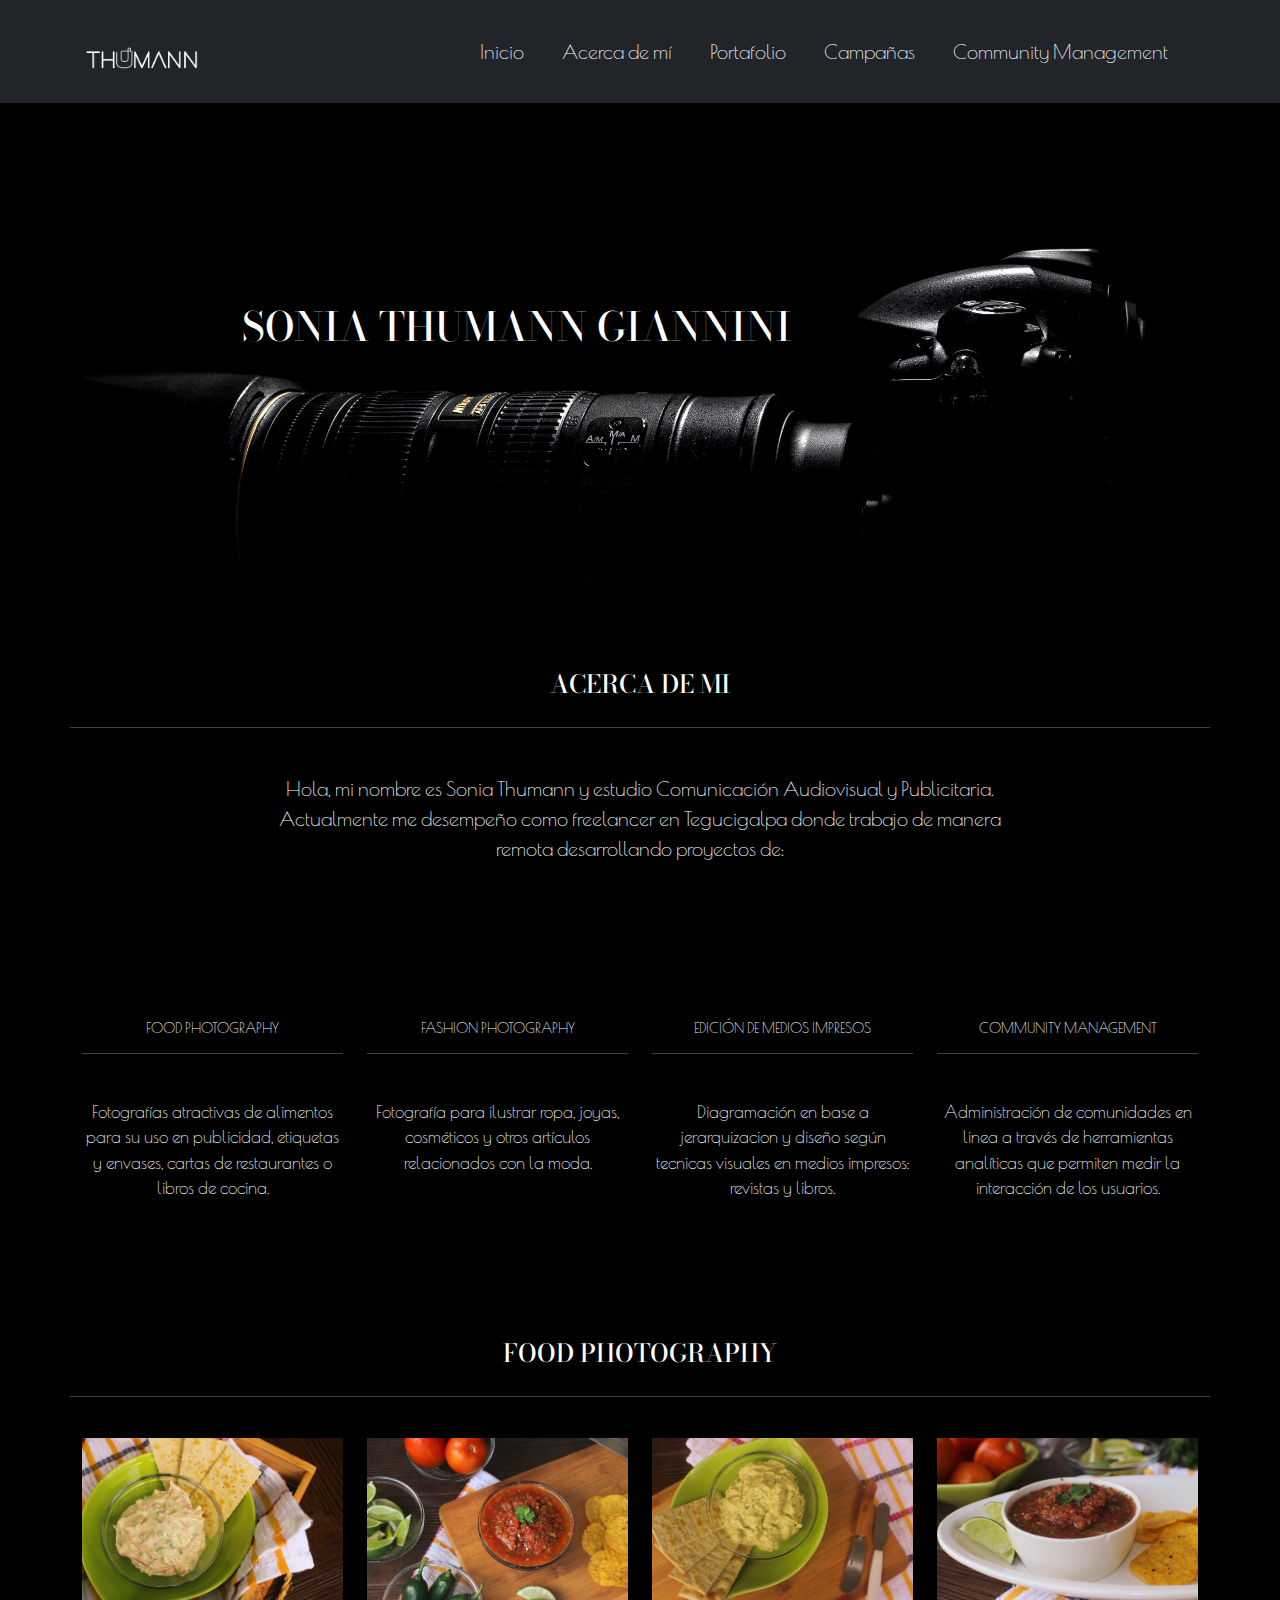
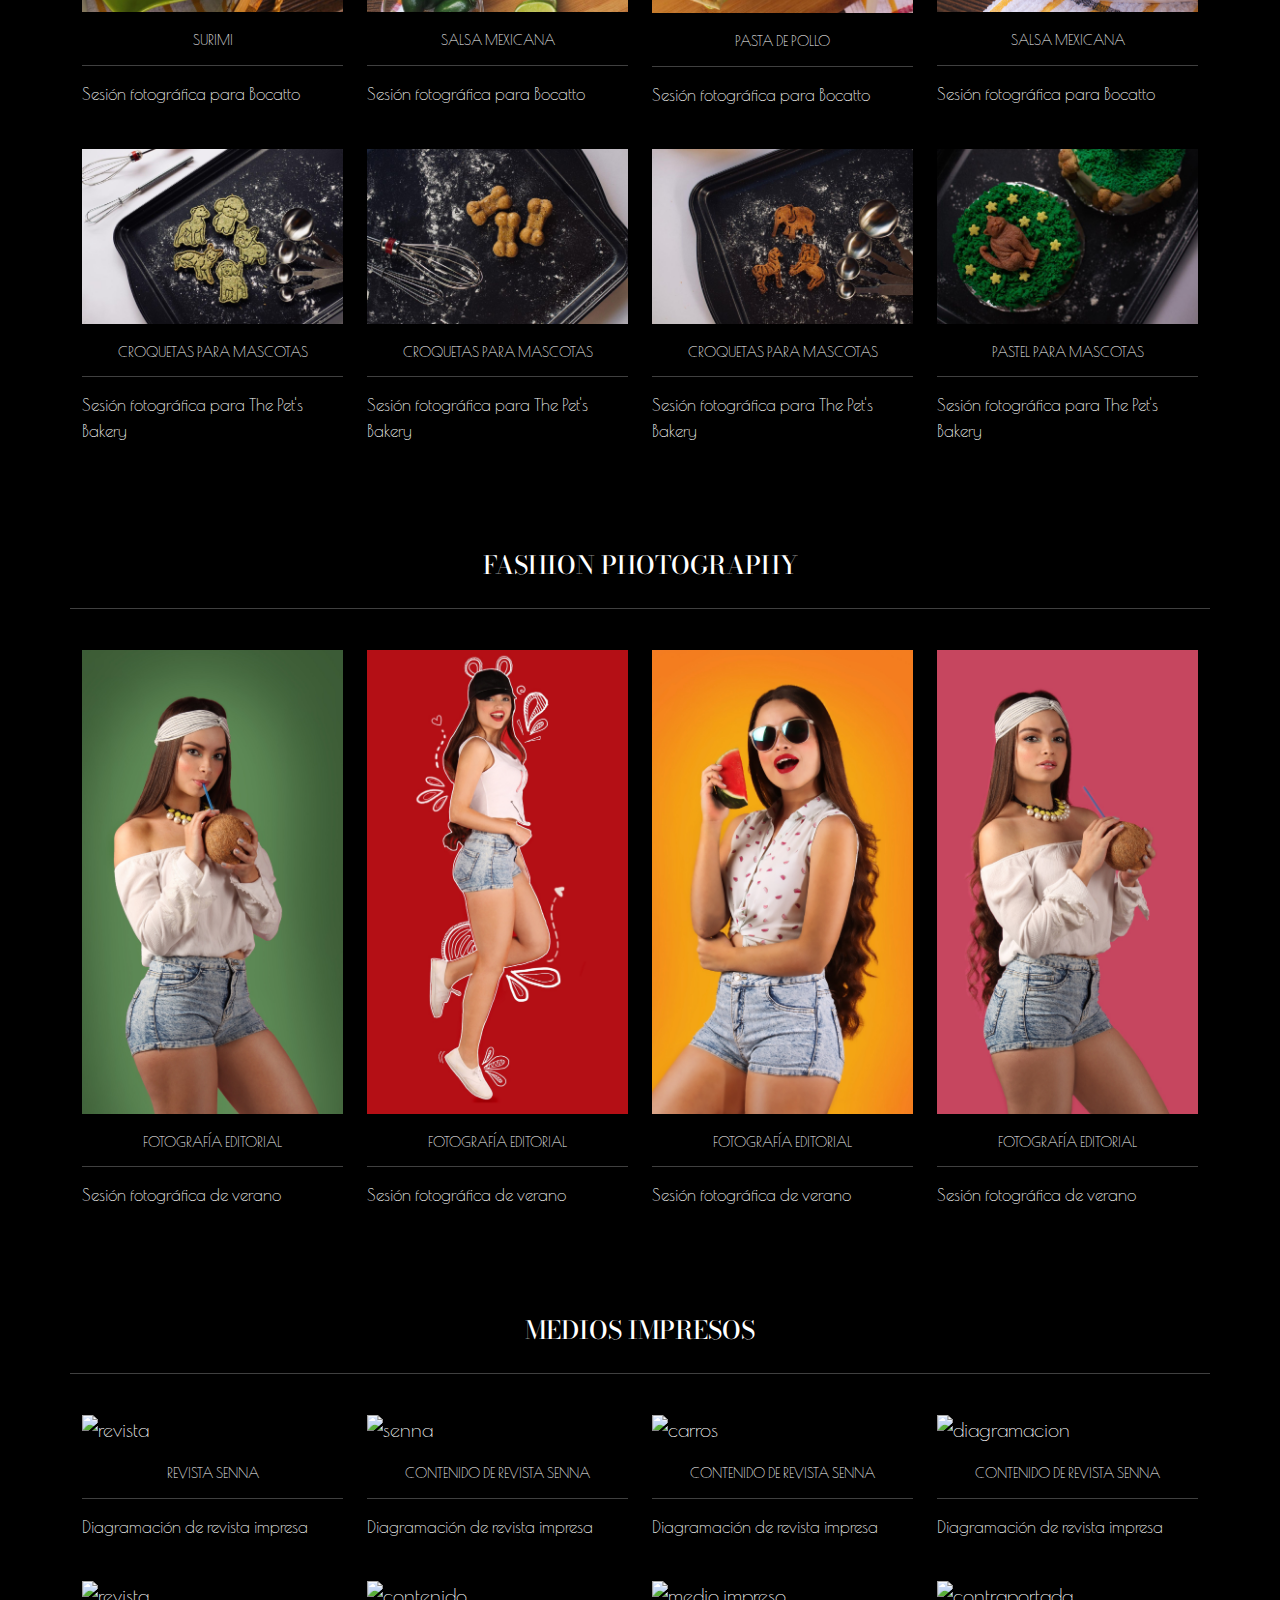
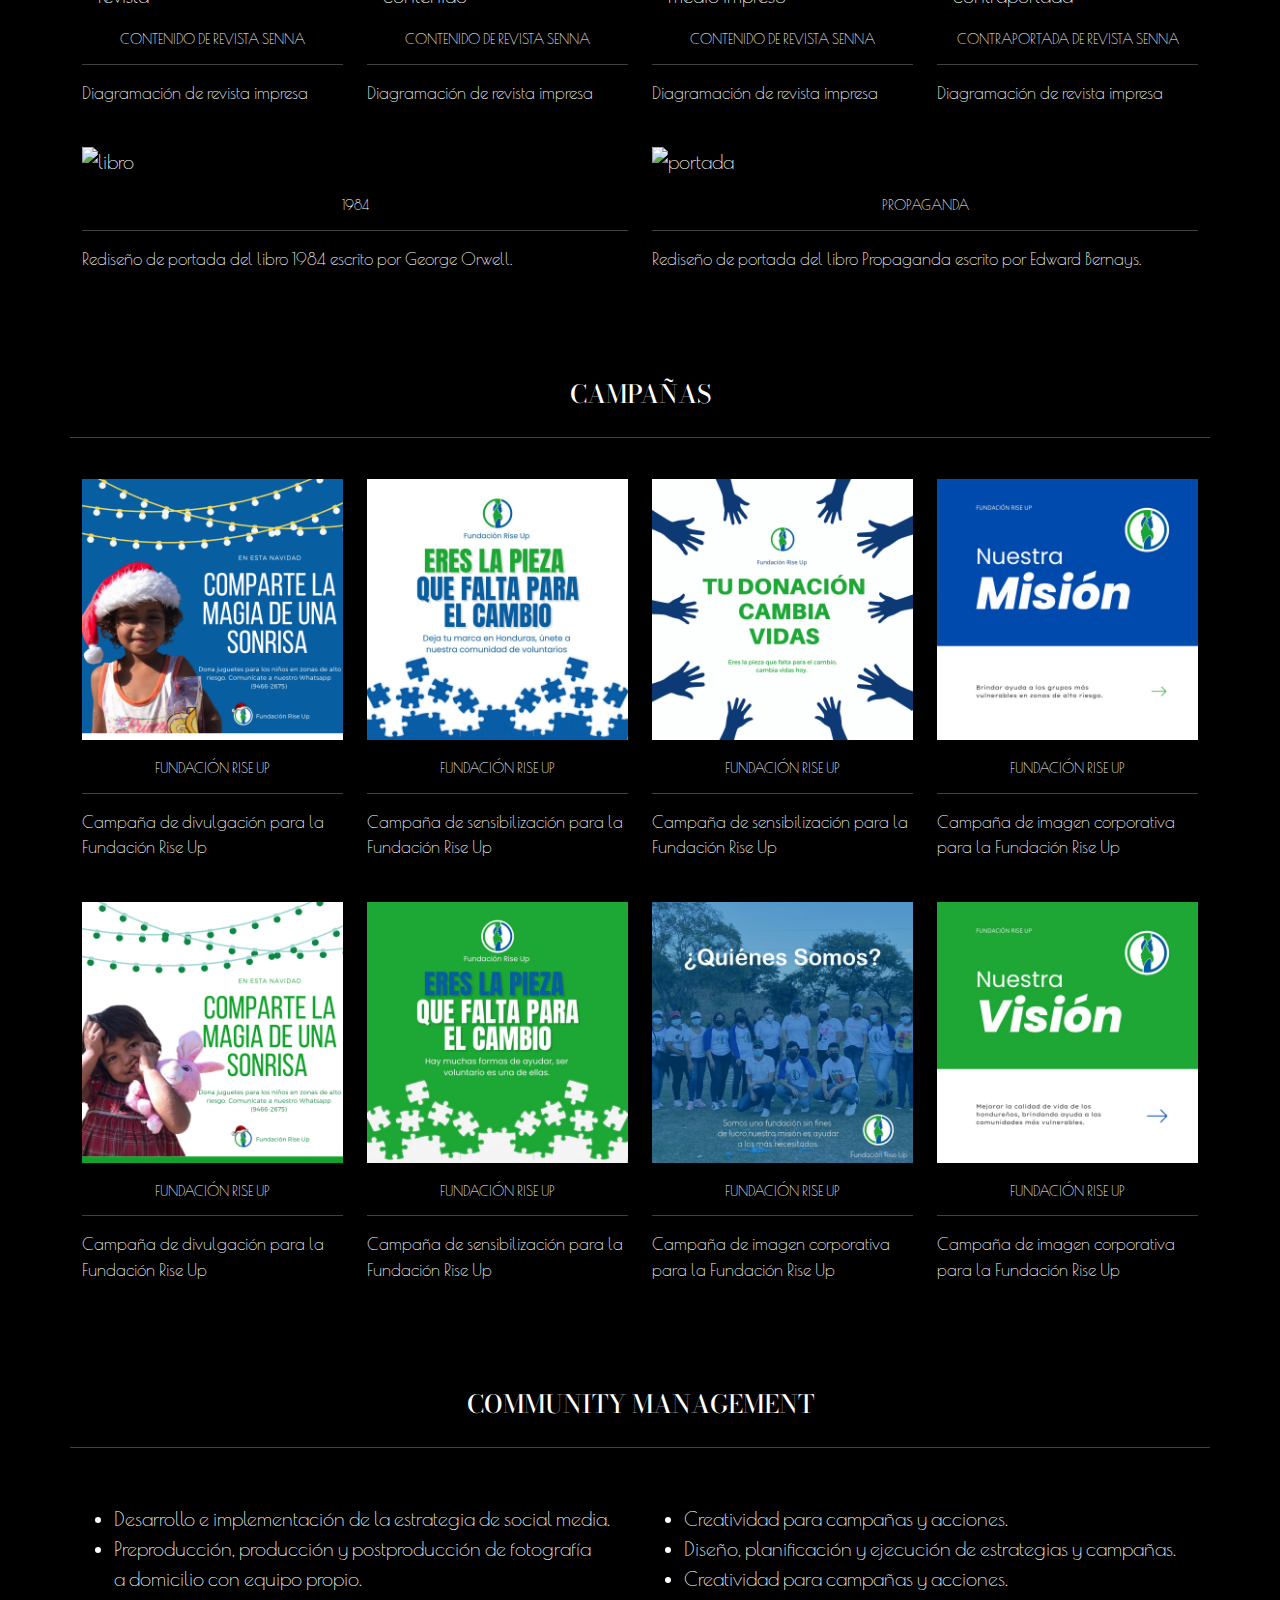
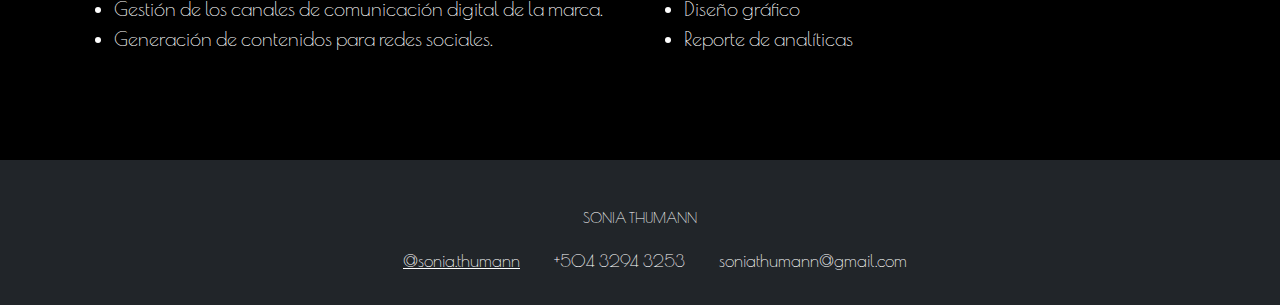
==== index.html @ 3dabfbee "updateeee one page nav" ====
<!doctype html>
<html>
<head>
<meta charset="UTF-8">
<title>Sonia Thumann Giannini</title>
	<link href="css/bootstrap.min.css" rel="stylesheet">
	<link href="css/bootstrap-custom.css" rel="stylesheet">
	<link href="https://maxst.icons8.com/vue-static/landings/line-awesome/line-awhesome/1.3.0/css/line-awesome.min.css" rel="stylesheet">
	<link rel="stylesheet" href="https://maxst.icons8.com/vue-static/landings/line-awesome/line-awesome/1.3.0/css/line-awesome.min.css">
	<link href="css/style.css" rel="stylesheet">
	<link rel="preconnect" href="https://fonts.googleapis.com"> 
	<link rel="preconnect" href="https://fonts.gstatic.com" crossorigin> 
	<link href="https://fonts.googleapis.com/css2?family=Bodoni+Moda:opsz,wght@6..96,400;6..96,500;6..96,700&family=Poiret+One&display=swap" rel="stylesheet">
	<link rel="stylesheet">
	
	<meta name="Description" content="Portafolio, Portafolio creativo, Portafolio de proyectos, Portafolio de fotografía, Portafolio de medios impresos, Portafolio Sonia Thumann, Sonia Thumann">
	<meta name="Keywords" content="Portafolio, Creatividad, fotografía, modelo, libro, revista, diseño de revsta, diseño de libro, Sonia Thumann, Proyectos, alimentos, food styling">
</head>
    
<body data-spy="scroll" data-target=".navbar">
	<header>
		      <div class="container">

            <nav class="navbar navbar-expand-lg navbar navbar-dark bg-dark">
                <a class="navbar-brand" href="index.html">
                    <img src="img/Thumann-04.png" alt="Thumann Logo" class="img-fluid">
                </a>

                <button class="navbar-toggler" type="button" data-bs-toggle="collapse" data-bs-target="#navbar" aria-controls="navbar" aria-expanded="false" aria-label="Toggle navigation">
                    <i class="las la-bars"></i>
                </button>

              <div class="collapse navbar-collapse" id="navbar">
                <ul class="navbar-nav ms-auto">
                  <li class="nav-item active">
                    <a class="nav-link" href="index.html">Inicio</a>
                  </li>
                  <li class="nav-item">
                    <a class="nav-link" href="#acerca">Acerca de mí</a>
                  </li>
                  <li class="nav-item">
                    <a class="nav-link" href="#food">Portafolio</a>
                  </li>
					<li class="nav-item">
                    <a class="nav-link" href="#campaigns">Campañas</a>
                  </li>
					<li class="nav-item">
                    <a class="nav-link" href="#community">Community Management</a>
                  </li>
                </ul>
              </div>

            </nav>
        </div>
	</header>
	
	<section id="hero">
		
		<div class="container">
		<div class="row">
			<article class="col-lg-12 col-sm-12 col-12"> 
				
				<h1>Sonia thumann giannini</h1>
				
			</article>
		
		</div>
		</div>
	</section>

	<section id="acerca">
		
			<div class="container">
			<div class="row">
				<h2>Acerca de mi</h2><hr>
				<article class="col-lg-2 col-sm-3 col-12"></article>
				<article class="col-lg-8 col-sm-6 col-12">
					<p>Hola, mi nombre es Sonia Thumann y estudio Comunicación Audiovisual y Publicitaria. Actualmente me desempeño como freelancer en Tegucigalpa donde trabajo de manera remota desarrollando proyectos de:</p>
				</article>
					<article class="col-lg-2 col-sm-3 col-12"></article>
				
				<article class="col-lg-3 col-sm-6 col-12">
					<i class="las la-utensils"></i>
					<h4>Food Photography</h4><hr>
					<p class="font">Fotografías atractivas de alimentos para su uso en publicidad, etiquetas y envases, cartas de restaurantes o libros de cocina.</p>
				</article>
				
				<article class="col-lg-3 col-sm-6 col-12">
					<i class="las la-camera"></i>
					<h4>Fashion Photography</h4><hr>
					<p class="font">Fotografía para ilustrar ropa, joyas, cosméticos y otros artículos relacionados con la moda.</p>
				</article>
				
				<article class="col-lg-3 col-sm-6 col-12">
					<i class="las la-laptop"></i>
					<h4>Edición de medios impresos</h4><hr>
					<p class="font">Diagramación en base a jerarquizacion y diseño según tecnicas visuales en medios impresos: revistas y libros.</p>
				</article>
				
				<article class="col-lg-3 col-sm-6 col-12">
					<i class="las la-pen-nib"></i>
					<h4>Community management</h4><hr>
					<p class="font">Administración de comunidades en linea a través de herramientas analíticas que permiten medir la interacción de los usuarios.</p>
				</article>
			
			</div>
		</div>
	</section>
	
	<section id="food">
		
		<div class="container">
		<div class="row">
				<h2>Food Photography</h2><hr>
			
				<article class="col-lg-3 col-sm-6 col-12">
					<img src="img/291055631_750199539355646_986879830471386159_n.jpg" alt="surimi" class="img-fluid">
					<h4>Surimi</h4><hr>
					<p class="font">Sesión fotográfica para Bocatto</p>
				</article>
				
				<article class="col-lg-3 col-sm-6 col-12">
					<img src="img/290633663_793367298323833_6289618302864519292_n.jpg" alt="salsa mexicana" class="img-fluid">
					<h4>Salsa Mexicana</h4><hr>
					<p class="font">Sesión fotográfica para Bocatto</p>
				</article>
				
				<article class="col-lg-3 col-sm-6 col-12">
					<img src="img/290814153_493869435841380_1394831976815235335_n.jpg" alt="pasta de pollo" class="img-fluid">
					<h4>Pasta de Pollo</h4><hr>
					<p class="font">Sesión fotográfica para Bocatto</p>
				</article>
				
				<article class="col-lg-3 col-sm-6 col-12">
					<img src="img/IMG_9761.jpg" alt="salsa mexicana" class="img-fluid">
					<h4>Salsa Mexicana</h4><hr>
					<p class="font">Sesión fotográfica para Bocatto</p>
				</article>
			
				<article class="col-lg-3 col-sm-6 col-12">
					<img src="img/291173130_3186822728265047_728021725537095543_n.jpg" alt="treats" class="img-fluid">
					<h4>Croquetas para mascotas</h4><hr>
					<p class="font">Sesión fotográfica para The Pet's Bakery</p>
				</article>
				
				<article class="col-lg-3 col-sm-6 col-12">
					<img src="img/291054876_162294836294635_2420457318476539992_n.jpg" alt="pastel para mascotas" class="img-fluid">
					<h4>Croquetas para mascotas</h4><hr>
					<p class="font">Sesión fotográfica para The Pet's Bakery</p>
				</article>
				
				<article class="col-lg-3 col-sm-6 col-12">
					<img src="img/290905707_1087232768877906_4813948164050512831_n.jpg" alt="treats" class="img-fluid">
					<h4>Croquetas para mascotas</h4><hr>
					<p class="font">Sesión fotográfica para The Pet's Bakery</p>
				</article>
				
				<article class="col-lg-3 col-sm-6 col-12">
					<img src="img/290531587_589252236123718_2132679678238601428_n.jpg" alt="treats" class="img-fluid">
					<h4>Pastel para mascotas</h4><hr>
					<p class="font">Sesión fotográfica para The Pet's Bakery</p>
				</article>
		</div>
		</div>
	</section>
	
	<section id="fashion">
		
		<div class="container">
		<div class="row">
				<h2>Fashion Photography</h2><hr>
			
				<article class="col-lg-3 col-sm-6 col-12">
					<img src="img/C8BB4561-0E57-4892-AC52-52F2B621917F.JPG" alt="model" class="img-fluid">
					<h4>Fotografía Editorial</h4><hr>
					<p class="font">Sesión fotográfica de verano</p>
				</article>
				
				<article class="col-lg-3 col-sm-6 col-12">
					<img src="img/228BEB7A-D7BF-465C-B76E-FCDE252BD290.JPG" alt="model" class="img-fluid">
					<h4>Fotografía Editorial</h4><hr>
					<p class="font">Sesión fotográfica de verano</p>
				</article>
		
				<article class="col-lg-3 col-sm-6 col-12">
					<img src="img/AEB3F075-4DB0-4F2C-969A-37342CC5E1CA.JPG" alt="model" class="img-fluid">
					<h4>Fotografía Editorial</h4><hr>
					<p class="font">Sesión fotográfica de verano</p>
				</article>
				
				<article class="col-lg-3 col-sm-6 col-12">
					<img src="img/5A4548EB-3C43-40FE-8172-502ADB04E814.JPG" alt="model" class="img-fluid">
					<h4>Fotografía Editorial</h4><hr>
					<p class="font">Sesión fotográfica de verano</p>
				</article>
				
			
		</div>
		</div>
	</section>
	
	<section id="impresos">
		
		<div class="container">
		<div class="row">
				<h2>Medios Impresos</h2><hr>
			
				<article class="col-lg-3 col-sm-6 col-12">
					<img src="img/3.png" alt="revista" class="img-fluid">
					<h4>Revista Senna</h4><hr>
					<p class="font">Diagramación de revista impresa</p>
				</article>
				
				<article class="col-lg-3 col-sm-6 col-12">
					<img src="img/5.png" alt="senna" class="img-fluid">
					<h4>Contenido de Revista Senna</h4><hr>
					<p class="font">Diagramación de revista impresa</p>
				</article>
				
				<article class="col-lg-3 col-sm-6 col-12">
					<img src="img/6.png" alt="carros" class="img-fluid">
					<h4>Contenido de Revista Senna</h4><hr>
					<p class="font">Diagramación de revista impresa</p>
				</article>
				
				<article class="col-lg-3 col-sm-6 col-12">
					<img src="img/7.png" alt="diagramacion" class="img-fluid">
					<h4>Contenido de Revista Senna</h4><hr>
					<p class="font">Diagramación de revista impresa</p>
				</article>
				
				<article class="col-lg-3 col-sm-6 col-12">
					<img src="img/8.png" alt="revista" class="img-fluid">
					<h4>Contenido de Revista Senna</h4><hr>
					<p class="font">Diagramación de revista impresa</p>
				</article>
				
				<article class="col-lg-3 col-sm-6 col-12">
					<img src="img/9.png" alt="contenido" class="img-fluid">
					<h4>Contenido de Revista Senna</h4><hr>
					<p class="font">Diagramación de revista impresa</p>
				</article>
				
				<article class="col-lg-3 col-sm-6 col-12">
					<img src="img/10.png" alt="medio impreso" class="img-fluid">
					<h4>Contenido de Revista Senna</h4><hr>
					<p class="font">Diagramación de revista impresa</p>
				</article>
				
				<article class="col-lg-3 col-sm-6 col-12">
					<img src="img/11.png" alt="contraportada" class="img-fluid">
					<h4>Contraportada de Revista Senna</h4><hr>
					<p class="font">Diagramación de revista impresa</p>
				</article>
				
				<article class="col-lg-6 col-sm-6 col-12">
					<img src="img/1984.jpg" alt="libro" class="img-fluid">
					<h4>1984</h4><hr>
					<p class="font">Rediseño de portada del libro 1984 escrito por George Orwell.</p>
				</article>
				
				<article class="col-lg-6 col-sm-6 col-12">
					<img src="img/Propaganda Mockup.jpg" alt="portada" class="img-fluid">
					<h4>Propaganda</h4><hr>
					<p class="font">Rediseño de portada del libro Propaganda escrito por Edward Bernays.</p>
				</article>
		</div>
		</div>
	</section>
	<section id="campaigns">
		
		<div class="container">
		<div class="row">
				<h2>Campañas</h2><hr>
			
				<article class="col-lg-3 col-sm-6 col-12">
					<img src="img/1 2.png" alt="Rise up" class="img-fluid">
					<h4>Fundación Rise up</h4><hr>
					<p class="font">Campaña de divulgación para la Fundación Rise Up</p>
				</article>
				
				<article class="col-lg-3 col-sm-6 col-12">
					<img src="img/14.png" alt="salsa mexicana" class="img-fluid">
					<h4>Fundación Rise up</h4><hr>
					<p class="font">Campaña de sensibilización para la Fundación Rise Up</p>
				</article>
				
				<article class="col-lg-3 col-sm-6 col-12">
					<img src="img/12.png" alt="pasta de pollo" class="img-fluid">
					<h4>Fundación Rise up</h4><hr>
					<p class="font">Campaña de sensibilización para la Fundación Rise Up</p>
				</article>
				
				<article class="col-lg-3 col-sm-6 col-12">
					<img src="img/20.png" alt="salsa mexicana" class="img-fluid">
					<h4>Fundación Rise up</h4><hr>
					<p class="font">Campaña de imagen corporativa para la Fundación Rise Up</p>
				</article>
			
					<article class="col-lg-3 col-sm-6 col-12">
					<img src="img/2 2.png" alt="Rise up" class="img-fluid">
					<h4>Fundación Rise up</h4><hr>
					<p class="font">Campaña de divulgación para la Fundación Rise Up</p>
				</article>
				
				<article class="col-lg-3 col-sm-6 col-12">
					<img src="img/15.png" alt="salsa mexicana" class="img-fluid">
					<h4>Fundación Rise up</h4><hr>
					<p class="font">Campaña de sensibilización para la Fundación Rise Up</p>
				</article>
				
				<article class="col-lg-3 col-sm-6 col-12">
					<img src="img/17.png" alt="pasta de pollo" class="img-fluid">
					<h4>Fundación Rise up</h4><hr>
					<p class="font">Campaña de imagen corporativa para la Fundación Rise Up</p>
				</article>
				
				<article class="col-lg-3 col-sm-6 col-12">
					<img src="img/19.png" alt="salsa mexicana" class="img-fluid">
					<h4>Fundación Rise up</h4><hr>
					<p class="font">Campaña de imagen corporativa para la Fundación Rise Up</p>
				</article>
			
			
		</div>
		</div>
	</section>
	
	<section id="community">
		<div class="container">
		<div class="row">
		<h2>Community Management</h2><hr>
			
			
			<article class="col-lg-6 col-sm-6 col-12">
				<ul>
					<li>Desarrollo e implementación de la estrategia de social media.</li>
					<li>Preproducción, producción y postproducción  de fotografía <br>a domicilio con equipo propio.</li>
					<li>Gestión de los canales de comunicación digital de la marca.</li>
					<li>Generación de contenidos para redes sociales.</li>
					
					
				</ul>
			</article>
			
			<article class="col-lg-6 col-sm-6 col-12">
				<ul>
					<li>Creatividad para campañas y acciones.</li>
					<li>Diseño, planificación y ejecución de estrategias y campañas.</li>
					<li>Creatividad para campañas y acciones.</li>
					<li>Diseño gráfico </li>
					<li>Reporte de analíticas</li>
				</ul>
			</article>
			
		</div>
		</div>
	</section>
	
	
<footer>
		  
	<div class="container">
		<div class="row">
			<h4>Sonia Thumann</h4>
		
				<article  class="col-lg-12 col-sm-6 col-12">
				
						<i class="lab la-instagram"></i><a href="https://www.instagram.com/sonia.thumann/" target="_blank">@sonia.thumann</a>
						<i class="las la-phone"></i>+504 3294 3253
						<i class="las la-envelope"></i>soniathumann@gmail.com
			
				</article>
			
		
			
	</div>  
	</div>
	</footer>
	
	
	<script src="js/jquery.min.js"></script>
	<script src="js/bootstrap.min.js"></script>
	<script src="js/owl.carousel.min.js"></script>
	<script src="js/jquery.easing.min.js"></script>
	<script src="js/jquery.nav.js"></script>
	
		<script>
	$(function() {

		
		$('#navbarNav').onePageNav({
			currentClass: 'active',
			scrollSpeed: 1000,
			easing: 'swing'
		});
		
		$(window).on('scroll', function () {
			if ($(window).scrollTop() > 48) {
				$('header').addClass('sticky');
			} else {
				$('header').removeClass('sticky');
			}
        });

	});
</script>
</body>
</html>
---- css/style.css ----
@import url('https://fonts.googleapis.com/css2?family=Bodoni+Moda:opsz,wght@6..96,400;6..96,500;6..96,700&family=Poiret+One&display=swap');

body{
	font-family: 'Poiret One', cursive;
	color: #fff;
	background-color: #000;
	font-size: 20px;
}
.sticky{
	
	width: 100%;
	background-color: #212529;
}
header{
	background-color: #212529;
	position: relative;
	width: 100%;
	padding: 5px 0;
	font-family: 'Bodoni Moda', serif;
}
header img{
	width: 120px;
	padding-bottom: 10px;
}
#hero {
	background-image: url("../img/pexels-derice-jason-fahnkow-1595239.jpg");
	background-size:cover;
	background-position: center;
	padding-bottom: 200px;
	padding-top: 200px;
}
#hero h1{
	font-family: 'Bodoni Moda', serif;
	color: #fff;
	text-transform: uppercase;
	padding-bottom: 30px;
	padding-left: 160px;
}
#acerca {
	text-align: center;
	margin-top: 80px;
	margin-bottom: 90px;
}
#acerca p{
	padding-top: 30px;
	padding-bottom: 30px;
}
h2{
	font-family: 'Bodoni Moda', serif;
	text-transform: uppercase;
	text-align: center;
	font-size: 25px;
	color: #fff;
	padding-bottom: 20px;
}
#acerca .las{
	font-size: 60px;
	padding-bottom: 20px;
}

#acerca h4{
	font-size: 14px;
	font-weight: 400;
	text-transform: uppercase;
}
h4{
	font-size: 14px;
	font-weight: 400;
	text-transform: uppercase;
	padding-top: 20px;
	text-align: center;
}
#food{
	margin-bottom: 90px;
}
img{
	padding-top: 25px;
}
.font{
	font-size: 17px;
}

#fashion, #impresos, #campaigns, #community{
	margin-bottom: 90px;
}
#community ul{
	padding-top: 40px;
}

.btn-gris{
	color: #fff;
	background-color: #212529;
}

footer{
	background-color: #212529;
	color: #fff;
	padding-bottom: 30px;
	padding-top: 30px;
	text-align: center;
	display: block;
	font-size: 17px;
}

.lab, .las{
	font-size: 20px;
	padding-right: 10px;
	padding-left: 20px;
}

footer a{
	color:#fff;
}
footer a:hover {
	color:#41F2FC;
}
footer h4{
	padding-bottom: 10px;
	
}

/*Media Querie Computadora (lg) */
@media all and (min-width:1280px){

	}
	

/*Media Querie Tableta (sm) */
@media all and (min-width:768px) and (max-width:1199px){



}
	
/*Media Querie Celular */
@media all and (max-width:767px){
	
}
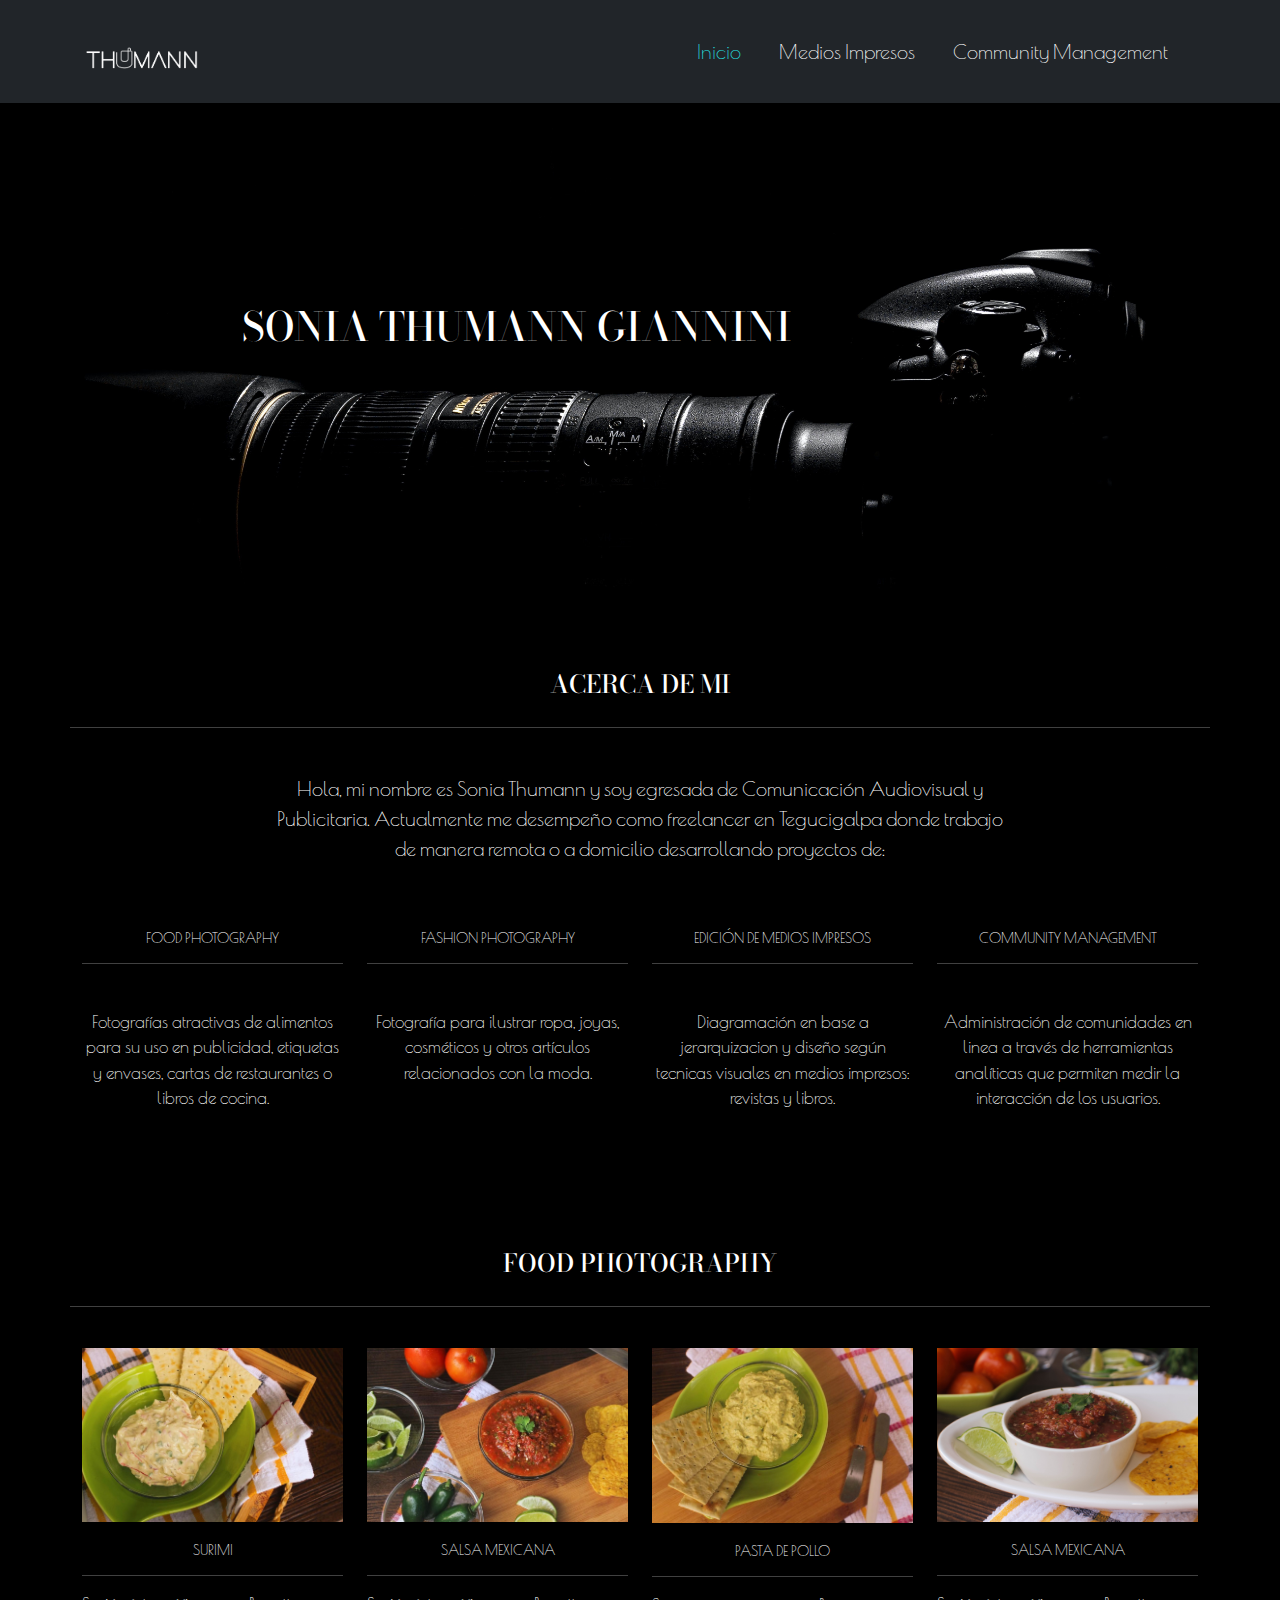
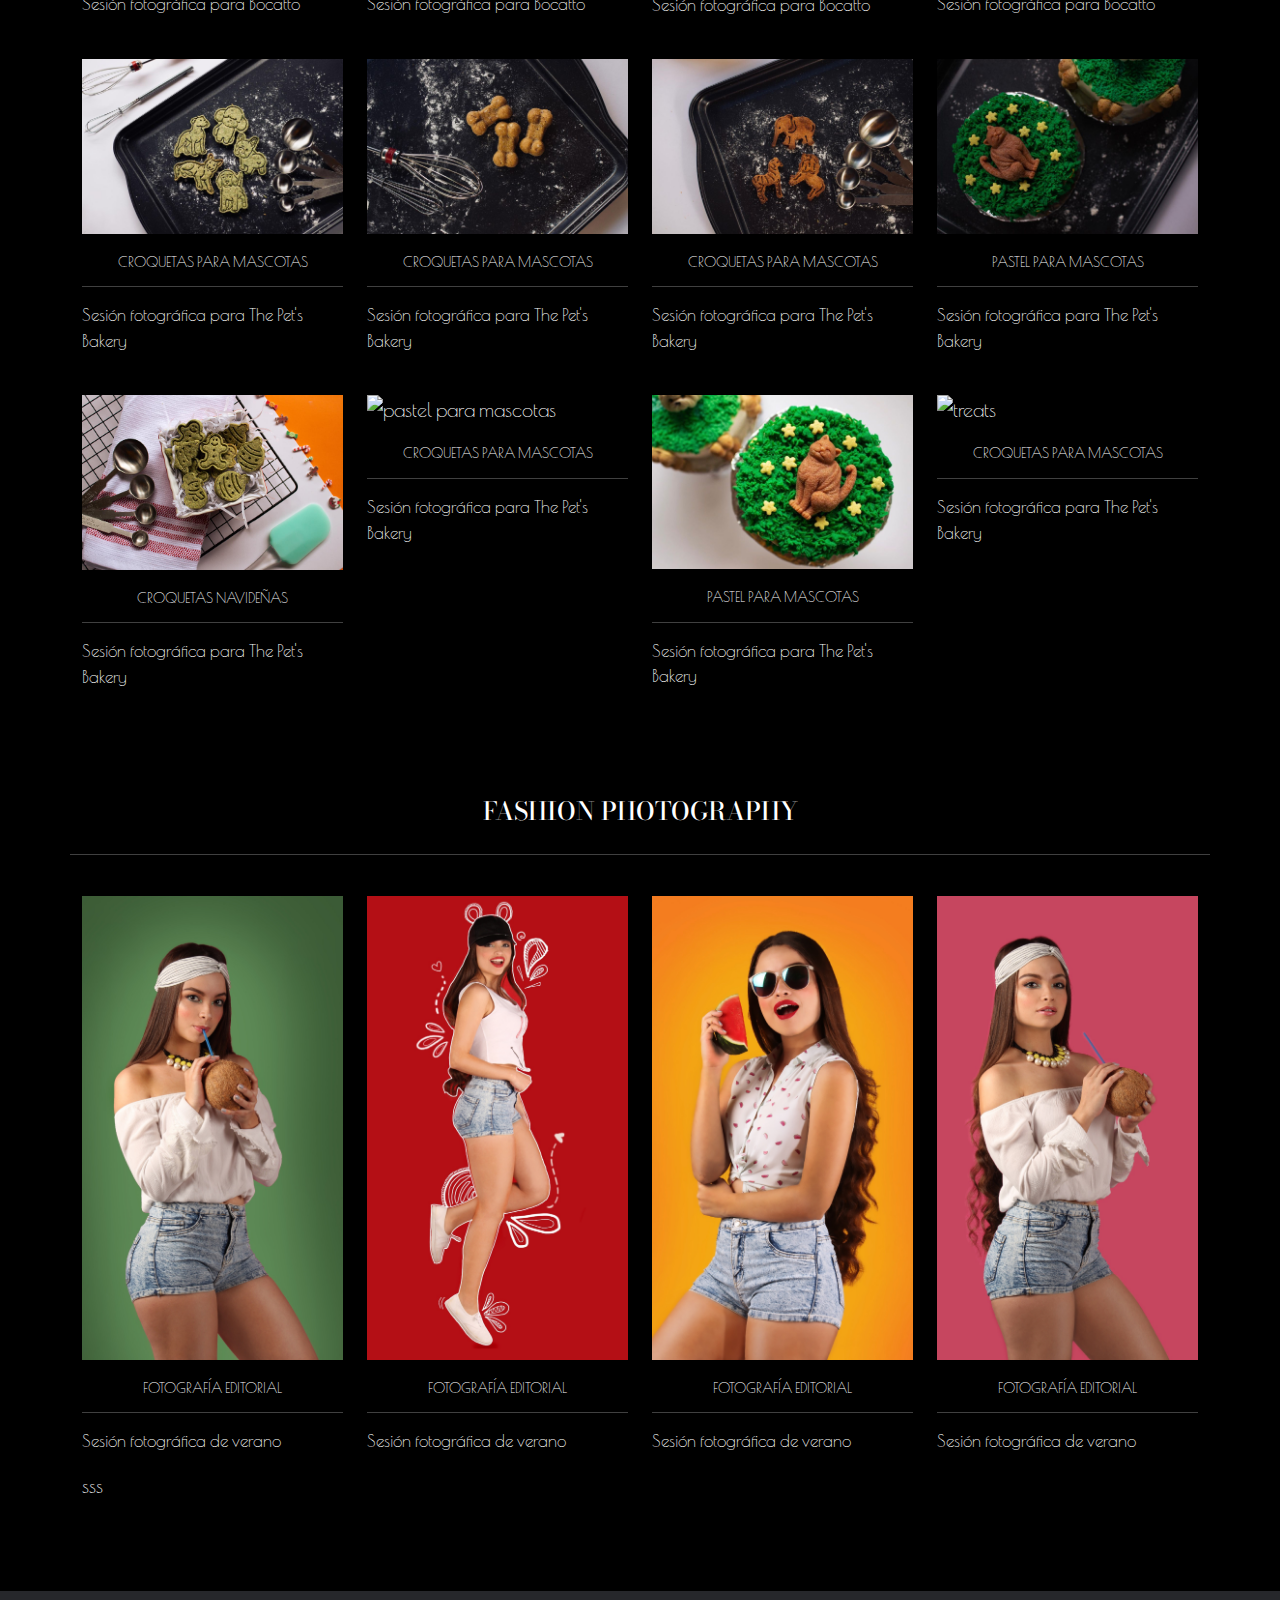
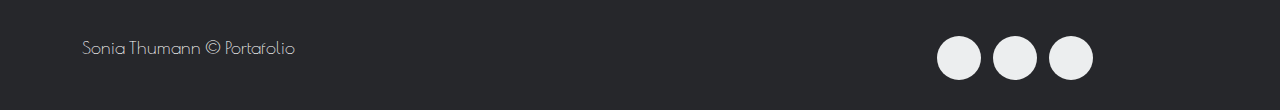
==== commit c17d1cf7: "2 pag mas" ====
--- a/index.html
+++ b/index.html
@@ -35,17 +35,11 @@
                   <li class="nav-item active">
                     <a class="nav-link" href="index.html">Inicio</a>
                   </li>
-                  <li class="nav-item">
-                    <a class="nav-link" href="#acerca">Acerca de mí</a>
-                  </li>
-                  <li class="nav-item">
-                    <a class="nav-link" href="#food">Portafolio</a>
+					<li class="nav-item">
+                    <a class="nav-link" href="medios.html">Medios Impresos</a>
                   </li>
 					<li class="nav-item">
-                    <a class="nav-link" href="#campaigns">Campañas</a>
-                  </li>
-					<li class="nav-item">
-                    <a class="nav-link" href="#community">Community Management</a>
+                    <a class="nav-link" href="community.html">Community Management</a>
                   </li>
                 </ul>
               </div>
@@ -75,7 +69,7 @@
 				<h2>Acerca de mi</h2><hr>
 				<article class="col-lg-2 col-sm-3 col-12"></article>
 				<article class="col-lg-8 col-sm-6 col-12">
-					<p>Hola, mi nombre es Sonia Thumann y estudio Comunicación Audiovisual y Publicitaria. Actualmente me desempeño como freelancer en Tegucigalpa donde trabajo de manera remota desarrollando proyectos de:</p>
+					<p>Hola, mi nombre es Sonia Thumann y soy egresada de Comunicación Audiovisual y Publicitaria. Actualmente me desempeño como freelancer en Tegucigalpa donde trabajo de manera remota o a domicilio desarrollando proyectos de:</p>
 				</article>
 					<article class="col-lg-2 col-sm-3 col-12"></article>
 				
@@ -113,51 +107,74 @@
 		<div class="row">
 				<h2>Food Photography</h2><hr>
 			
-				<article class="col-lg-3 col-sm-6 col-12">
+				<article class="col-lg-3 col-sm-12 col-12">
 					<img src="img/291055631_750199539355646_986879830471386159_n.jpg" alt="surimi" class="img-fluid">
 					<h4>Surimi</h4><hr>
 					<p class="font">Sesión fotográfica para Bocatto</p>
 				</article>
 				
-				<article class="col-lg-3 col-sm-6 col-12">
+				<article class="col-lg-3 col-sm-12 col-12">
 					<img src="img/290633663_793367298323833_6289618302864519292_n.jpg" alt="salsa mexicana" class="img-fluid">
 					<h4>Salsa Mexicana</h4><hr>
 					<p class="font">Sesión fotográfica para Bocatto</p>
 				</article>
 				
-				<article class="col-lg-3 col-sm-6 col-12">
+				<article class="col-lg-3 col-sm-12 col-12">
 					<img src="img/290814153_493869435841380_1394831976815235335_n.jpg" alt="pasta de pollo" class="img-fluid">
 					<h4>Pasta de Pollo</h4><hr>
 					<p class="font">Sesión fotográfica para Bocatto</p>
 				</article>
 				
-				<article class="col-lg-3 col-sm-6 col-12">
+				<article class="col-lg-3 col-sm-12 col-12">
 					<img src="img/IMG_9761.jpg" alt="salsa mexicana" class="img-fluid">
 					<h4>Salsa Mexicana</h4><hr>
 					<p class="font">Sesión fotográfica para Bocatto</p>
 				</article>
 			
-				<article class="col-lg-3 col-sm-6 col-12">
+				<article class="col-lg-3 col-sm-12 col-12">
 					<img src="img/291173130_3186822728265047_728021725537095543_n.jpg" alt="treats" class="img-fluid">
 					<h4>Croquetas para mascotas</h4><hr>
 					<p class="font">Sesión fotográfica para The Pet's Bakery</p>
 				</article>
 				
-				<article class="col-lg-3 col-sm-6 col-12">
+				<article class="col-lg-3 col-sm-12 col-12">
 					<img src="img/291054876_162294836294635_2420457318476539992_n.jpg" alt="pastel para mascotas" class="img-fluid">
 					<h4>Croquetas para mascotas</h4><hr>
 					<p class="font">Sesión fotográfica para The Pet's Bakery</p>
 				</article>
 				
-				<article class="col-lg-3 col-sm-6 col-12">
+				<article class="col-lg-3 col-sm-12 col-12">
 					<img src="img/290905707_1087232768877906_4813948164050512831_n.jpg" alt="treats" class="img-fluid">
 					<h4>Croquetas para mascotas</h4><hr>
 					<p class="font">Sesión fotográfica para The Pet's Bakery</p>
 				</article>
 				
-				<article class="col-lg-3 col-sm-6 col-12">
+				<article class="col-lg-3 col-sm-12 col-12">
 					<img src="img/290531587_589252236123718_2132679678238601428_n.jpg" alt="treats" class="img-fluid">
 					<h4>Pastel para mascotas</h4><hr>
+					<p class="font">Sesión fotográfica para The Pet's Bakery</p>
+				</article>
+					<article class="col-lg-3 col-sm-12 col-12">
+					<img src="img/291585416_447501203862549_3935379802706645529_n.jpg" alt="treats" class="img-fluid">
+					<h4>Croquetas Navideñas</h4><hr>
+					<p class="font">Sesión fotográfica para The Pet's Bakery</p>
+				</article>
+				
+				<article class="col-lg-3 col-sm-12 col-12">
+					<img src="img/IMG_0099.jpg" alt="pastel para mascotas" class="img-fluid">
+					<h4>Croquetas para mascotas</h4><hr>
+					<p class="font">Sesión fotográfica para The Pet's Bakery</p>
+				</article>
+				
+				<article class="col-lg-3 col-sm-12 col-12">
+					<img src="img/290694029_1957726334417113_997584091322719763_n.jpg" alt="treats" class="img-fluid">
+					<h4>Pastel para mascotas</h4><hr>
+					<p class="font">Sesión fotográfica para The Pet's Bakery</p>
+				</article>
+				
+				<article class="col-lg-3 col-sm-12 col-12">
+					<img src="img/IMG_0109 copy.jpg" alt="treats" class="img-fluid">
+					<h4>Croquetas para mascotas</h4><hr>
 					<p class="font">Sesión fotográfica para The Pet's Bakery</p>
 				</article>
 		</div>
@@ -170,212 +187,58 @@
 		<div class="row">
 				<h2>Fashion Photography</h2><hr>
 			
-				<article class="col-lg-3 col-sm-6 col-12">
+				<article class="col-lg-3 col-sm-12 col-12">
 					<img src="img/C8BB4561-0E57-4892-AC52-52F2B621917F.JPG" alt="model" class="img-fluid">
 					<h4>Fotografía Editorial</h4><hr>
+					<p class="font">Sesión fotográfica de verano</p>sss
+				</article>
+				
+				<article class="col-lg-3 col-sm-12 col-12">
+					<img src="img/228BEB7A-D7BF-465C-B76E-FCDE252BD290.JPG" alt="model" class="img-fluid">
+					<h4>Fotografía Editorial</h4><hr>
 					<p class="font">Sesión fotográfica de verano</p>
 				</article>
-				
-				<article class="col-lg-3 col-sm-6 col-12">
-					<img src="img/228BEB7A-D7BF-465C-B76E-FCDE252BD290.JPG" alt="model" class="img-fluid">
+		
+				<article class="col-lg-3 col-sm-12 col-12">
+					<img src="img/AEB3F075-4DB0-4F2C-969A-37342CC5E1CA.JPG" alt="model" class="img-fluid">
 					<h4>Fotografía Editorial</h4><hr>
 					<p class="font">Sesión fotográfica de verano</p>
 				</article>
-		
-				<article class="col-lg-3 col-sm-6 col-12">
-					<img src="img/AEB3F075-4DB0-4F2C-969A-37342CC5E1CA.JPG" alt="model" class="img-fluid">
+				
+				<article class="col-lg-3 col-sm-12 col-12">
+					<img src="img/5A4548EB-3C43-40FE-8172-502ADB04E814.JPG" alt="model" class="img-fluid">
 					<h4>Fotografía Editorial</h4><hr>
 					<p class="font">Sesión fotográfica de verano</p>
 				</article>
 				
-				<article class="col-lg-3 col-sm-6 col-12">
-					<img src="img/5A4548EB-3C43-40FE-8172-502ADB04E814.JPG" alt="model" class="img-fluid">
-					<h4>Fotografía Editorial</h4><hr>
-					<p class="font">Sesión fotográfica de verano</p>
-				</article>
-				
-			
-		</div>
-		</div>
-	</section>
-	
-	<section id="impresos">
-		
-		<div class="container">
-		<div class="row">
-				<h2>Medios Impresos</h2><hr>
-			
-				<article class="col-lg-3 col-sm-6 col-12">
-					<img src="img/3.png" alt="revista" class="img-fluid">
-					<h4>Revista Senna</h4><hr>
-					<p class="font">Diagramación de revista impresa</p>
-				</article>
-				
-				<article class="col-lg-3 col-sm-6 col-12">
-					<img src="img/5.png" alt="senna" class="img-fluid">
-					<h4>Contenido de Revista Senna</h4><hr>
-					<p class="font">Diagramación de revista impresa</p>
-				</article>
-				
-				<article class="col-lg-3 col-sm-6 col-12">
-					<img src="img/6.png" alt="carros" class="img-fluid">
-					<h4>Contenido de Revista Senna</h4><hr>
-					<p class="font">Diagramación de revista impresa</p>
-				</article>
-				
-				<article class="col-lg-3 col-sm-6 col-12">
-					<img src="img/7.png" alt="diagramacion" class="img-fluid">
-					<h4>Contenido de Revista Senna</h4><hr>
-					<p class="font">Diagramación de revista impresa</p>
-				</article>
-				
-				<article class="col-lg-3 col-sm-6 col-12">
-					<img src="img/8.png" alt="revista" class="img-fluid">
-					<h4>Contenido de Revista Senna</h4><hr>
-					<p class="font">Diagramación de revista impresa</p>
-				</article>
-				
-				<article class="col-lg-3 col-sm-6 col-12">
-					<img src="img/9.png" alt="contenido" class="img-fluid">
-					<h4>Contenido de Revista Senna</h4><hr>
-					<p class="font">Diagramación de revista impresa</p>
-				</article>
-				
-				<article class="col-lg-3 col-sm-6 col-12">
-					<img src="img/10.png" alt="medio impreso" class="img-fluid">
-					<h4>Contenido de Revista Senna</h4><hr>
-					<p class="font">Diagramación de revista impresa</p>
-				</article>
-				
-				<article class="col-lg-3 col-sm-6 col-12">
-					<img src="img/11.png" alt="contraportada" class="img-fluid">
-					<h4>Contraportada de Revista Senna</h4><hr>
-					<p class="font">Diagramación de revista impresa</p>
-				</article>
-				
-				<article class="col-lg-6 col-sm-6 col-12">
-					<img src="img/1984.jpg" alt="libro" class="img-fluid">
-					<h4>1984</h4><hr>
-					<p class="font">Rediseño de portada del libro 1984 escrito por George Orwell.</p>
-				</article>
-				
-				<article class="col-lg-6 col-sm-6 col-12">
-					<img src="img/Propaganda Mockup.jpg" alt="portada" class="img-fluid">
-					<h4>Propaganda</h4><hr>
-					<p class="font">Rediseño de portada del libro Propaganda escrito por Edward Bernays.</p>
-				</article>
-		</div>
-		</div>
-	</section>
-	<section id="campaigns">
-		
-		<div class="container">
-		<div class="row">
-				<h2>Campañas</h2><hr>
-			
-				<article class="col-lg-3 col-sm-6 col-12">
-					<img src="img/1 2.png" alt="Rise up" class="img-fluid">
-					<h4>Fundación Rise up</h4><hr>
-					<p class="font">Campaña de divulgación para la Fundación Rise Up</p>
-				</article>
-				
-				<article class="col-lg-3 col-sm-6 col-12">
-					<img src="img/14.png" alt="salsa mexicana" class="img-fluid">
-					<h4>Fundación Rise up</h4><hr>
-					<p class="font">Campaña de sensibilización para la Fundación Rise Up</p>
-				</article>
-				
-				<article class="col-lg-3 col-sm-6 col-12">
-					<img src="img/12.png" alt="pasta de pollo" class="img-fluid">
-					<h4>Fundación Rise up</h4><hr>
-					<p class="font">Campaña de sensibilización para la Fundación Rise Up</p>
-				</article>
-				
-				<article class="col-lg-3 col-sm-6 col-12">
-					<img src="img/20.png" alt="salsa mexicana" class="img-fluid">
-					<h4>Fundación Rise up</h4><hr>
-					<p class="font">Campaña de imagen corporativa para la Fundación Rise Up</p>
-				</article>
-			
-					<article class="col-lg-3 col-sm-6 col-12">
-					<img src="img/2 2.png" alt="Rise up" class="img-fluid">
-					<h4>Fundación Rise up</h4><hr>
-					<p class="font">Campaña de divulgación para la Fundación Rise Up</p>
-				</article>
-				
-				<article class="col-lg-3 col-sm-6 col-12">
-					<img src="img/15.png" alt="salsa mexicana" class="img-fluid">
-					<h4>Fundación Rise up</h4><hr>
-					<p class="font">Campaña de sensibilización para la Fundación Rise Up</p>
-				</article>
-				
-				<article class="col-lg-3 col-sm-6 col-12">
-					<img src="img/17.png" alt="pasta de pollo" class="img-fluid">
-					<h4>Fundación Rise up</h4><hr>
-					<p class="font">Campaña de imagen corporativa para la Fundación Rise Up</p>
-				</article>
-				
-				<article class="col-lg-3 col-sm-6 col-12">
-					<img src="img/19.png" alt="salsa mexicana" class="img-fluid">
-					<h4>Fundación Rise up</h4><hr>
-					<p class="font">Campaña de imagen corporativa para la Fundación Rise Up</p>
-				</article>
-			
-			
-		</div>
-		</div>
-	</section>
-	
-	<section id="community">
-		<div class="container">
-		<div class="row">
-		<h2>Community Management</h2><hr>
-			
-			
-			<article class="col-lg-6 col-sm-6 col-12">
-				<ul>
-					<li>Desarrollo e implementación de la estrategia de social media.</li>
-					<li>Preproducción, producción y postproducción  de fotografía <br>a domicilio con equipo propio.</li>
-					<li>Gestión de los canales de comunicación digital de la marca.</li>
-					<li>Generación de contenidos para redes sociales.</li>
-					
-					
-				</ul>
-			</article>
-			
-			<article class="col-lg-6 col-sm-6 col-12">
-				<ul>
-					<li>Creatividad para campañas y acciones.</li>
-					<li>Diseño, planificación y ejecución de estrategias y campañas.</li>
-					<li>Creatividad para campañas y acciones.</li>
-					<li>Diseño gráfico </li>
-					<li>Reporte de analíticas</li>
-				</ul>
-			</article>
-			
-		</div>
-		</div>
-	</section>
-	
-	
-<footer>
-		  
-	<div class="container">
-		<div class="row">
-			<h4>Sonia Thumann</h4>
-		
-				<article  class="col-lg-12 col-sm-6 col-12">
-				
-						<i class="lab la-instagram"></i><a href="https://www.instagram.com/sonia.thumann/" target="_blank">@sonia.thumann</a>
-						<i class="las la-phone"></i>+504 3294 3253
-						<i class="las la-envelope"></i>soniathumann@gmail.com
-			
-				</article>
-			
-		
-			
-	</div>  
-	</div>
+			
+		</div>
+		</div>
+	</section>
+	
+	
+	
+	
+	<footer>
+	  <div class="container">
+        <div class="row">
+			
+          <div class="col-md-9 col-sm-6 col-xs-12">
+            <p class="name">Sonia Thumann &copy; Portafolio 
+            </p>
+          </div>
+			 <div class="col-md-3 col-sm-6 col-xs-12">
+            <ul class="social-icons">
+         
+              <li><a class="instagram" href="#"><i class="lab la-instagram"></i></a></li>
+              <li><a class="linkedin" href="#"><i class="lab la-linkedin-in"></i></a></li> 
+			  <li><a class="email" href="mailto:soniathumann@gmail.com"><i class="las la-envelope"></i></a></li> 
+            </ul>
+			</div>
+         
+         
+        </div>
+      </div>
 	</footer>
 	
 	
--- a/css/style.css
+++ b/css/style.css
@@ -7,10 +7,10 @@
 	font-size: 20px;
 }
 .sticky{
-	
 	width: 100%;
 	background-color: #212529;
 }
+
 header{
 	background-color: #212529;
 	position: relative;
@@ -18,10 +18,12 @@
 	padding: 5px 0;
 	font-family: 'Bodoni Moda', serif;
 }
+
 header img{
 	width: 120px;
 	padding-bottom: 10px;
 }
+
 #hero {
 	background-image: url("../img/pexels-derice-jason-fahnkow-1595239.jpg");
 	background-size:cover;
@@ -29,6 +31,7 @@
 	padding-bottom: 200px;
 	padding-top: 200px;
 }
+
 #hero h1{
 	font-family: 'Bodoni Moda', serif;
 	color: #fff;
@@ -36,15 +39,24 @@
 	padding-bottom: 30px;
 	padding-left: 160px;
 }
+#revistas{
+	background-image: url("../img/top-view-work-desk-with-coffee-keyboard.jpg");
+	background-size:cover;
+	background-position: center;
+	padding: 150px 0;
+}
+
 #acerca {
 	text-align: center;
 	margin-top: 80px;
 	margin-bottom: 90px;
 }
+
 #acerca p{
 	padding-top: 30px;
 	padding-bottom: 30px;
 }
+
 h2{
 	font-family: 'Bodoni Moda', serif;
 	text-transform: uppercase;
@@ -53,16 +65,22 @@
 	color: #fff;
 	padding-bottom: 20px;
 }
+
 #acerca .las{
 	font-size: 60px;
 	padding-bottom: 20px;
 }
 
+#campaigns{
+	padding-top: 80px;
+}
+
 #acerca h4{
 	font-size: 14px;
 	font-weight: 400;
 	text-transform: uppercase;
 }
+
 h4{
 	font-size: 14px;
 	font-weight: 400;
@@ -70,18 +88,51 @@
 	padding-top: 20px;
 	text-align: center;
 }
+
 #food{
 	margin-bottom: 90px;
 }
+
 img{
 	padding-top: 25px;
 }
+
 .font{
 	font-size: 17px;
 }
 
-#fashion, #impresos, #campaigns, #community{
+#fondo-community{
+	background-image: url("../img/flat-lay-workstation-with-copy-space-laptop.jpg");
+	background-size:cover;
+	background-position: center;
+	padding: 150px 0;
+}
+
+#fondo-community h2{
+	font-family: 'Bodoni Moda', serif;
+	text-transform: uppercase;
+	text-align: left;
+	font-size: 45px;
+	color: #fff;
+}
+
+#revistas h2{
+	font-family: 'Bodoni Moda', serif;
+	text-transform: uppercase;
+	text-align: center;
+	font-size: 45px;
+	color: #fff;
+}
+
+.overlay-gris{
+	background-color:rgba(40,40,40,1.00);
+}
+
+#fashion, #campaigns, #community{
 	margin-bottom: 90px;
+}
+#impresos{
+	padding-top: 80px;
 }
 #community ul{
 	padding-top: 40px;
@@ -93,47 +144,133 @@
 }
 
 footer{
-	background-color: #212529;
-	color: #fff;
-	padding-bottom: 30px;
-	padding-top: 30px;
-	text-align: center;
-	display: block;
-	font-size: 17px;
-}
-
-.lab, .las{
-	font-size: 20px;
-	padding-right: 10px;
-	padding-left: 20px;
-}
-
-footer a{
-	color:#fff;
-}
-footer a:hover {
-	color:#41F2FC;
-}
-footer h4{
-	padding-bottom: 10px;
-	
-}
-
-/*Media Querie Computadora (lg) */
-@media all and (min-width:1280px){
-
-	}
-	
-
-/*Media Querie Tableta (sm) */
-@media all and (min-width:768px) and (max-width:1199px){
-
-
-
-}
-	
-/*Media Querie Celular */
-@media all and (max-width:767px){
-	
-}
-
+  background-color:#26272b;
+  padding:45px 0 20px;
+  font-size:18px;
+  line-height:24px;
+  color:#fff;
+  align-content: center;
+}
+
+.site-footer a
+{
+  color:#737373;
+}
+.site-footer a:hover
+{
+  color:#3366cc;
+  text-decoration:none;
+}
+.footer-links
+{
+  padding-left:0;
+  list-style:none
+}
+
+.footer-links a
+{
+  color:#737373
+}
+.footer-links a:active,.footer-links a:focus,.footer-links a:hover
+{
+  color:#3366cc;
+  text-decoration:none;
+}
+.footer-links.inline li
+{
+  display:inline-block
+}
+.site-footer .social-icons
+{
+  text-align:right
+}
+.site-footer .social-icons a
+{
+  width:40px;
+  height:40px;
+  line-height:40px;
+  margin-left:6px;
+  margin-right:0;
+  border-radius:100%;
+  background-color:#33353d;
+}
+.copyright-text
+{
+  margin:0
+}
+@media (max-width:991px)
+{
+  .site-footer [class^=col-]
+  {
+    margin-bottom:30px
+  }
+}
+@media (max-width:767px)
+{
+  .site-footer
+  {
+    padding-bottom:0
+  }
+  .site-footer .copyright-text,.site-footer .social-icons
+  {
+    text-align:center
+  }
+}
+.social-icons
+{
+  padding-left:0;
+  margin-bottom:0;
+  list-style:none
+}
+.social-icons li
+{
+  display:inline-block;
+  margin-bottom:4px
+}
+.social-icons li.title
+{
+  margin-right:15px;
+  text-transform:uppercase;
+  color:#96a2b2;
+  font-weight:700;
+  font-size:13px
+}
+.social-icons a{
+  background-color:#eceeef;
+  color:#818a91;
+  font-size:16px;
+  display:inline-block;
+  line-height:44px;
+  width:44px;
+  height:44px;
+  text-align:center;
+  margin-right:8px;
+  border-radius:100%;
+  -webkit-transition:all .2s linear;
+  -o-transition:all .2s linear;
+  transition:all .2s linear
+}
+.social-icons a:active,.social-icons a:focus,.social-icons a:hover
+{
+  color:#CBCBCB;
+  background-color:#29aafe
+}
+.social-icons.size-sm a
+{
+  line-height:34px;
+  height:34px;
+  width:34px;
+  font-size:14px
+}
+.social-icons a.facebook:hover
+{
+  background-color:#3b5998
+}
+
+.social-icons a.linkedin:hover
+{
+  background-color:#007bb6
+}
+
+
+
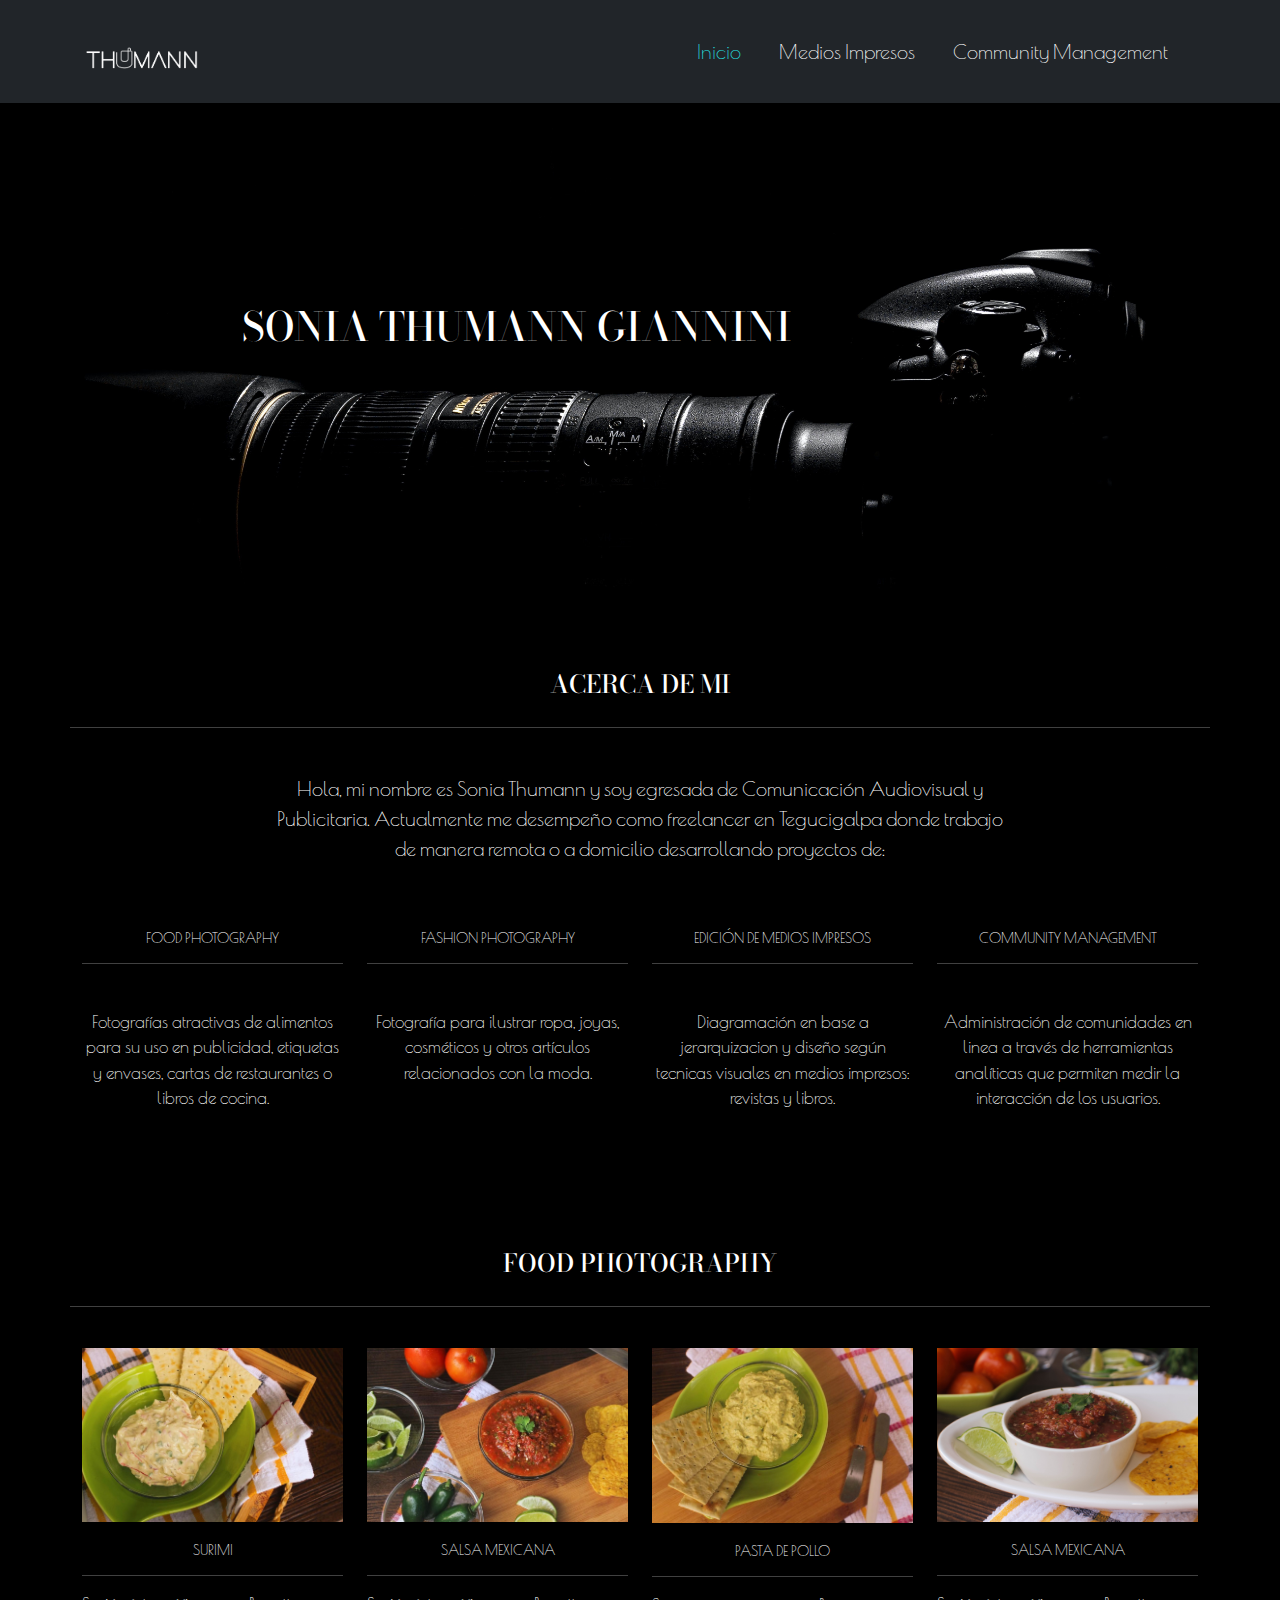
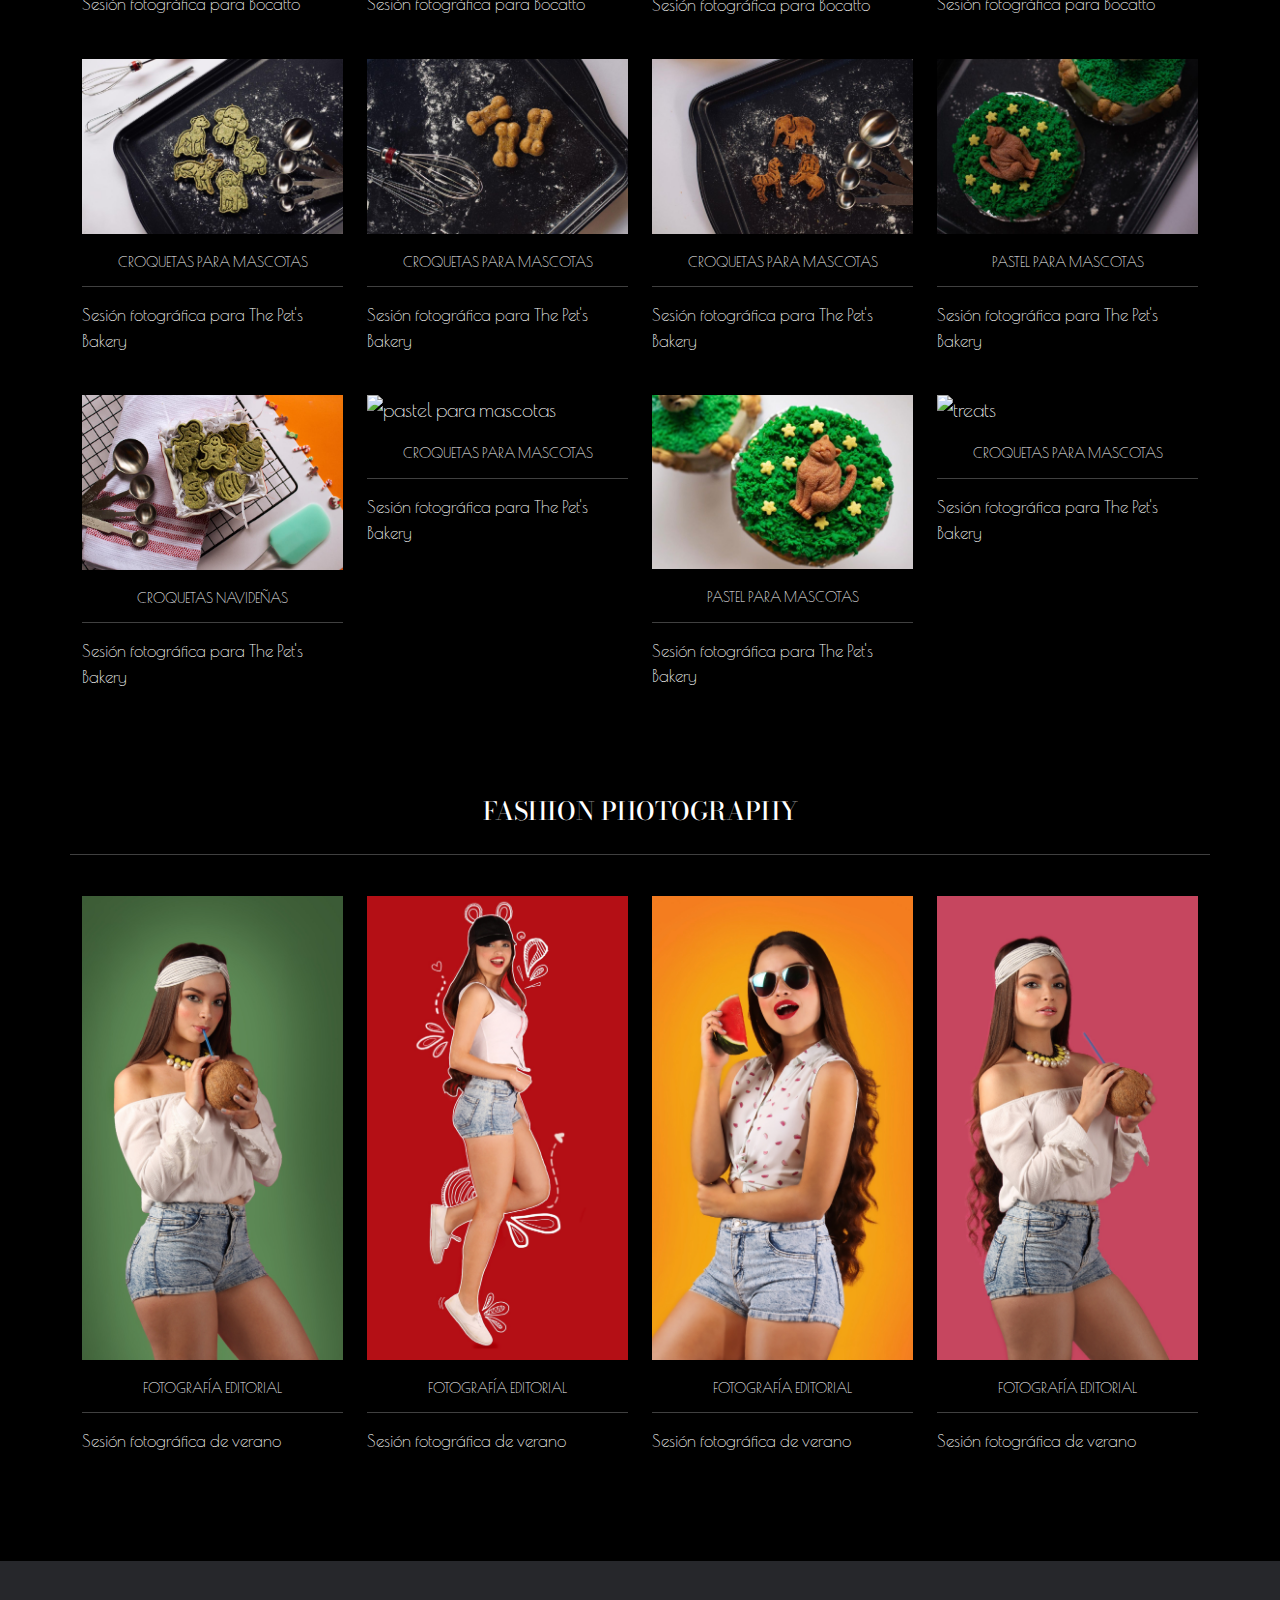
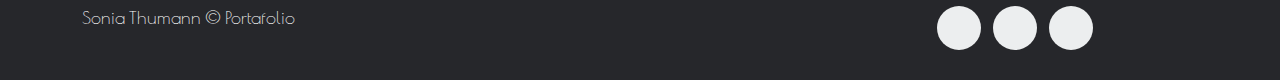
==== commit 38a32a3a: "correction" ====
--- a/index.html
+++ b/index.html
@@ -190,7 +190,7 @@
 				<article class="col-lg-3 col-sm-12 col-12">
 					<img src="img/C8BB4561-0E57-4892-AC52-52F2B621917F.JPG" alt="model" class="img-fluid">
 					<h4>Fotografía Editorial</h4><hr>
-					<p class="font">Sesión fotográfica de verano</p>sss
+					<p class="font">Sesión fotográfica de verano</p>
 				</article>
 				
 				<article class="col-lg-3 col-sm-12 col-12">
--- a/css/style.css
+++ b/css/style.css
@@ -89,7 +89,7 @@
 	text-align: center;
 }
 
-#food{
+#food, #impresos{
 	margin-bottom: 90px;
 }
 
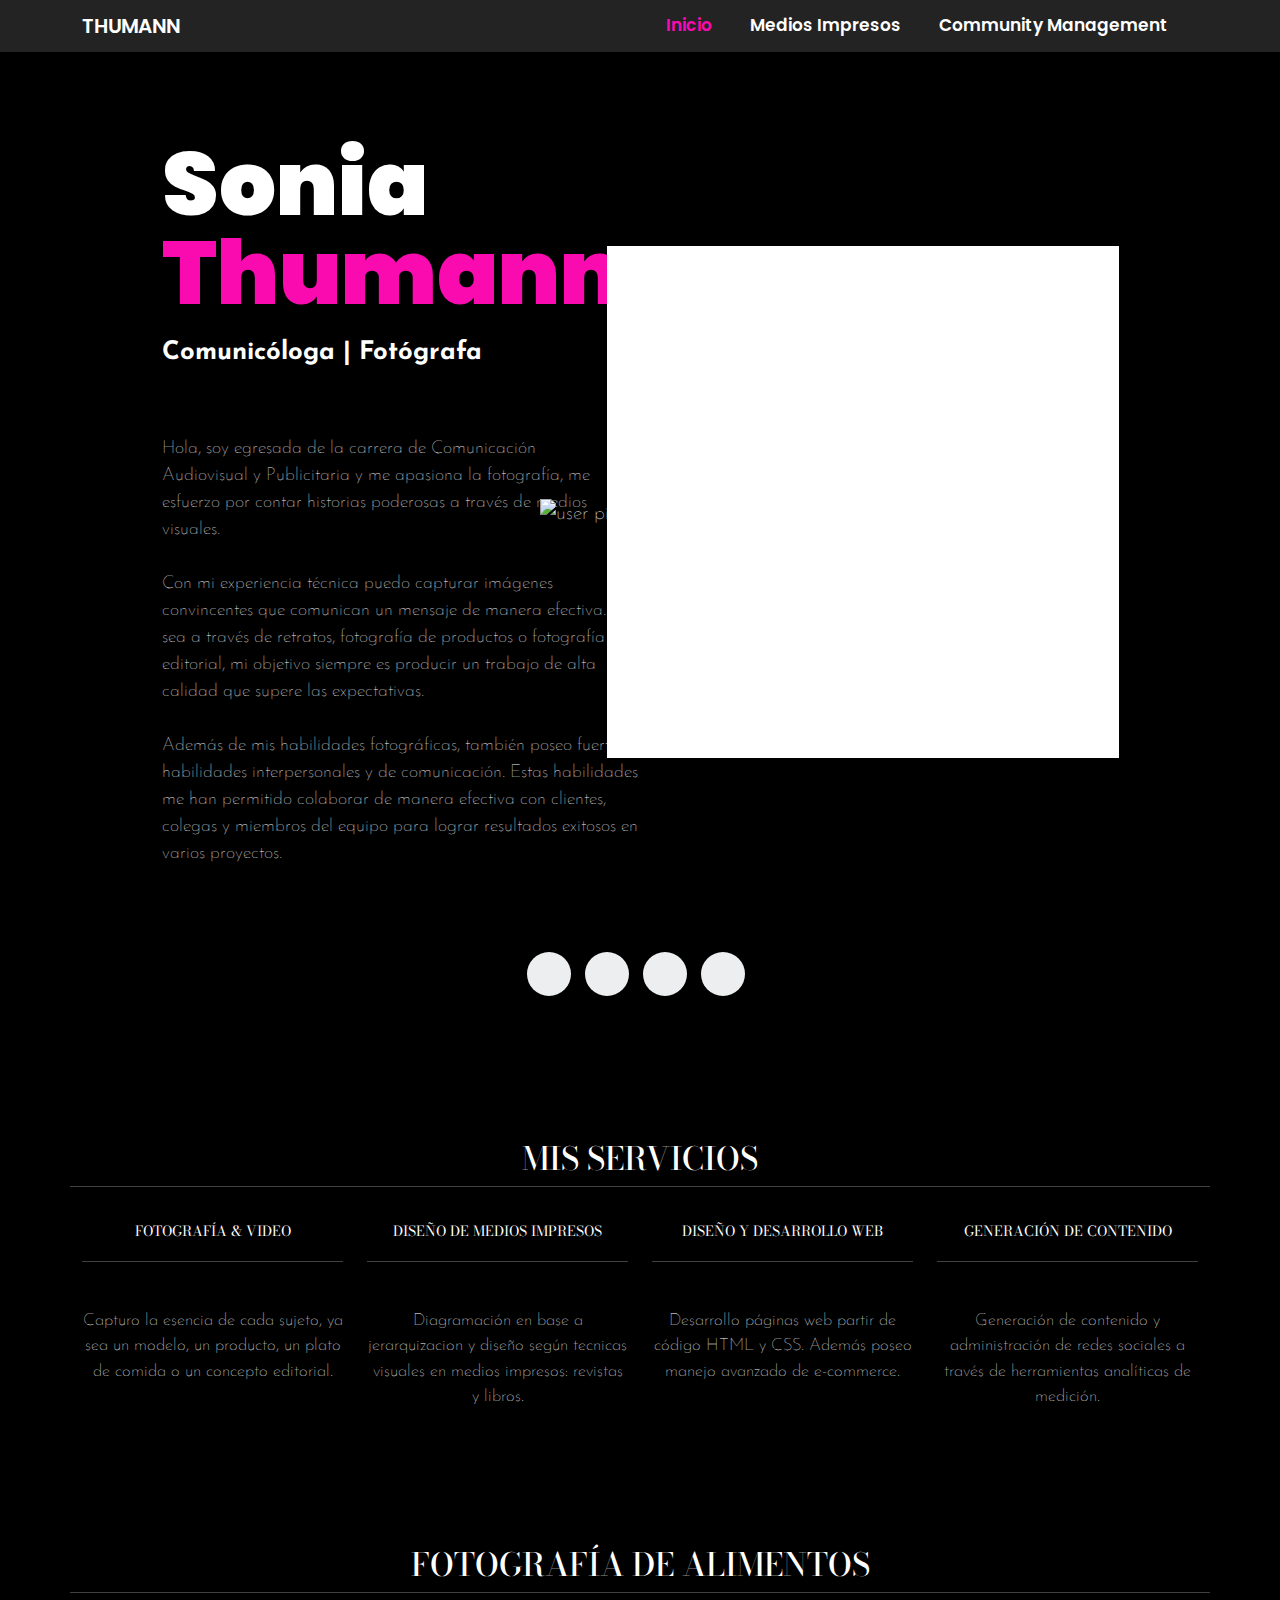
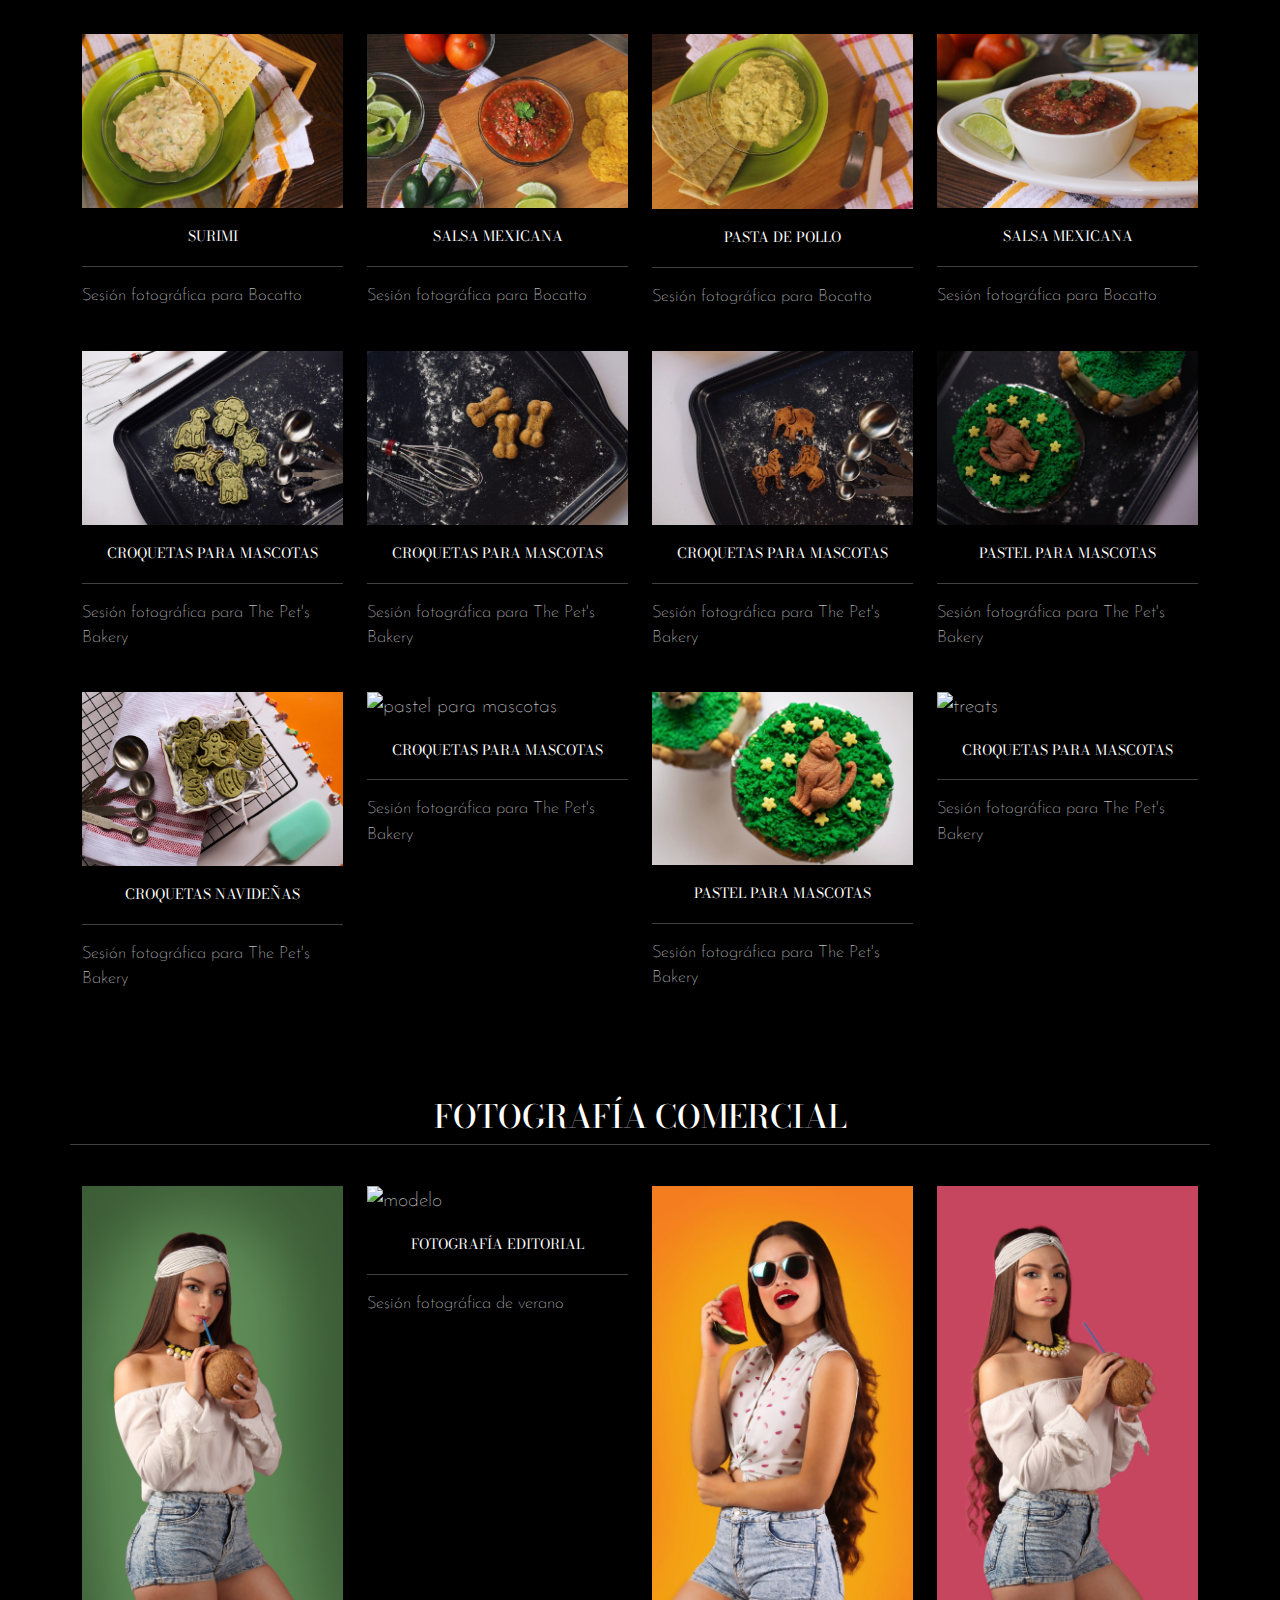
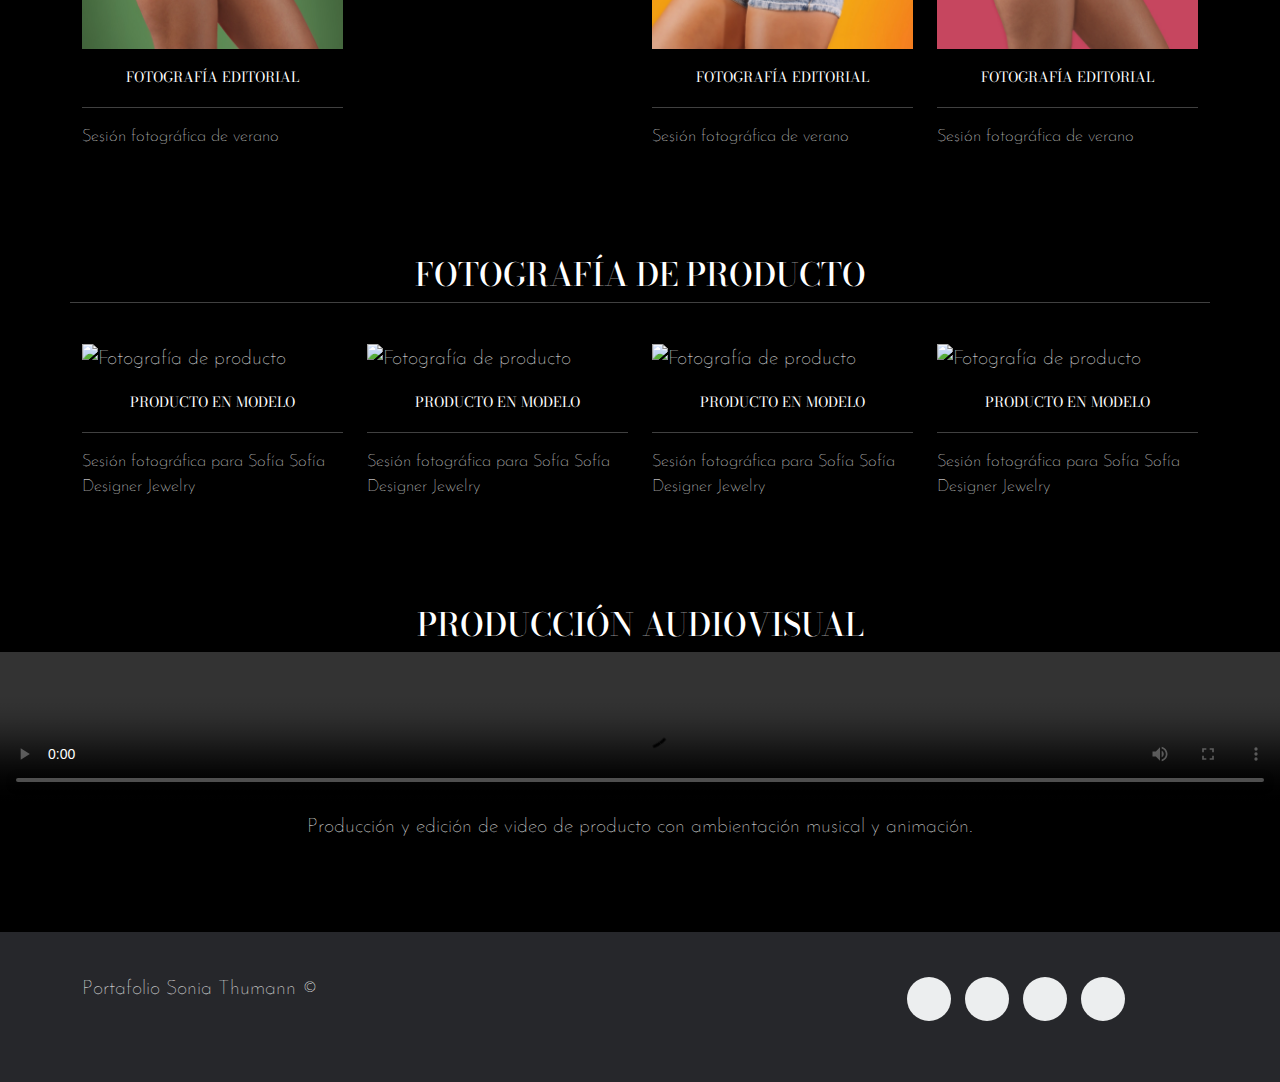
==== commit 04079d8e: "Add files via upload" ====
--- a/index.html
+++ b/index.html
@@ -2,7 +2,7 @@
 <html>
 <head>
 <meta charset="UTF-8">
-<title>Sonia Thumann Giannini</title>
+<title>Sonia Stefanía Thumann</title>
 	<link href="css/bootstrap.min.css" rel="stylesheet">
 	<link href="css/bootstrap-custom.css" rel="stylesheet">
 	<link href="https://maxst.icons8.com/vue-static/landings/line-awesome/line-awhesome/1.3.0/css/line-awesome.min.css" rel="stylesheet">
@@ -10,7 +10,9 @@
 	<link href="css/style.css" rel="stylesheet">
 	<link rel="preconnect" href="https://fonts.googleapis.com"> 
 	<link rel="preconnect" href="https://fonts.gstatic.com" crossorigin> 
-	<link href="https://fonts.googleapis.com/css2?family=Bodoni+Moda:opsz,wght@6..96,400;6..96,500;6..96,700&family=Poiret+One&display=swap" rel="stylesheet">
+<link rel="preconnect" href="https://fonts.googleapis.com"> 
+<link rel="preconnect" href="https://fonts.gstatic.com" crossorigin> 
+<link href="https://fonts.googleapis.com/css2?family=Bodoni+Moda:wght@400;500;600;700;800;900&family=Josefin+Sans:wght@100;200;300;400;500;600;700&family=Poppins:wght@300;400;500;700;800;900display=swap" rel="stylesheet">
 	<link rel="stylesheet">
 	
 	<meta name="Description" content="Portafolio, Portafolio creativo, Portafolio de proyectos, Portafolio de fotografía, Portafolio de medios impresos, Portafolio Sonia Thumann, Sonia Thumann">
@@ -23,7 +25,7 @@
 
             <nav class="navbar navbar-expand-lg navbar navbar-dark bg-dark">
                 <a class="navbar-brand" href="index.html">
-                    <img src="img/Thumann-04.png" alt="Thumann Logo" class="img-fluid">
+                    <div class="logo">THUMANN</div>
                 </a>
 
                 <button class="navbar-toggler" type="button" data-bs-toggle="collapse" data-bs-target="#navbar" aria-controls="navbar" aria-expanded="false" aria-label="Toggle navigation">
@@ -48,64 +50,84 @@
         </div>
 	</header>
 	
+	
 	<section id="hero">
+		
+		 <div class="container">
+         <div class="text_container">
+		
+			
+            <h2>Sonia<br><span>Thumann</span></h2>
+            <h5>Comunicóloga | Fotógrafa</h5><br>
+            <p>Hola, soy egresada de la carrera de Comunicación <br>Audiovisual y Publicitaria y me apasiona la fotografía, me esfuerzo por contar historias poderosas a través de medios visuales. <br><br>
+
+				Con mi experiencia técnica puedo capturar imágenes convincentes que comunican un mensaje de manera efectiva. Ya sea a través de retratos, fotografía de productos o fotografía editorial, mi objetivo siempre es producir un trabajo de alta calidad que supere las expectativas.<br><br>
+
+				Además de mis habilidades fotográficas, también poseo fuertes habilidades interpersonales y de comunicación. Estas habilidades me han permitido colaborar de manera efectiva con clientes, colegas y miembros del equipo para lograr resultados exitosos en varios proyectos.</p><br><br>
+         </div>
+		
+         <div class="image_container">
+            <div class="imgbox">
+               <img src="img/st copy.png" alt="user pic">
+            </div>
+            <span class="animblob"></span>
+         </div>
+      </div>
+		     <ul class="social-icons">
+
+              <li><a class="instagram" href="https://www.instagram.com/sonia.thumann/" target="_blank"><i class="lab la-instagram"></i></a></li>
+				
+              <li><a class="linkedin" href="https://www.linkedin.com/in/sonia-stefania-thumann/" target="_blank"><i class="lab la-linkedin-in"></i></a></li> 
+				
+              <li><a class="email" href="mailto:soniathumann@gmail.com"><i class="las la-envelope"></i></a></li> 
+				
+              <li><a class="behance" href="https://www.behance.net/soniathumann" target="_blank"><i class="lab la-behance"></i></a></li>
+
+            </ul>
+		
+	</section>
+
+	<section id="acerca">
+		
+			<div class="container">
+			<div class="row">
+			
+				<h2>Mis Servicios</h2><hr>
+				
+				<article class="col-lg-3 col-sm-6 col-12">
+					<i class="las la-camera"></i>
+					<h4>Fotografía & Video</h4><hr>
+					<p class="font">Capturo la esencia de cada sujeto, ya sea un modelo, un producto, un plato de comida o un concepto editorial.</p>
+					
+				</article>
+				
+				<article class="col-lg-3 col-sm-6 col-12">
+					<i class="las la-layer-group"></i>
+					<h4>Diseño de Medios impresos</h4><hr>
+					<p class="font">Diagramación en base a jerarquizacion y diseño según tecnicas visuales en medios impresos: revistas y libros.</p>
+				</article>
+				
+				<article class="col-lg-3 col-sm-6 col-12">
+					<i class="las la-laptop"></i>
+					<h4>Diseño y desarrollo web</h4><hr>
+					<p class="font">Desarrollo páginas web partir de código HTML y CSS. Además poseo manejo avanzado de e-commerce.</p>
+				</article>
+				
+				<article class="col-lg-3 col-sm-6 col-12">
+					<i class="las la-pen-nib"></i>
+					<h4>Generación de Contenido</h4><hr>
+					<p class="font">Generación de contenido y administración de redes sociales a través de herramientas analíticas de medición.</p>
+				</article>
+			
+			</div>
+		</div>
+	</section>
+	
+	<section id="food">
 		
 		<div class="container">
 		<div class="row">
-			<article class="col-lg-12 col-sm-12 col-12"> 
-				
-				<h1>Sonia thumann giannini</h1>
-				
-			</article>
-		
-		</div>
-		</div>
-	</section>
-
-	<section id="acerca">
-		
-			<div class="container">
-			<div class="row">
-				<h2>Acerca de mi</h2><hr>
-				<article class="col-lg-2 col-sm-3 col-12"></article>
-				<article class="col-lg-8 col-sm-6 col-12">
-					<p>Hola, mi nombre es Sonia Thumann y soy egresada de Comunicación Audiovisual y Publicitaria. Actualmente me desempeño como freelancer en Tegucigalpa donde trabajo de manera remota o a domicilio desarrollando proyectos de:</p>
-				</article>
-					<article class="col-lg-2 col-sm-3 col-12"></article>
-				
-				<article class="col-lg-3 col-sm-6 col-12">
-					<i class="las la-utensils"></i>
-					<h4>Food Photography</h4><hr>
-					<p class="font">Fotografías atractivas de alimentos para su uso en publicidad, etiquetas y envases, cartas de restaurantes o libros de cocina.</p>
-				</article>
-				
-				<article class="col-lg-3 col-sm-6 col-12">
-					<i class="las la-camera"></i>
-					<h4>Fashion Photography</h4><hr>
-					<p class="font">Fotografía para ilustrar ropa, joyas, cosméticos y otros artículos relacionados con la moda.</p>
-				</article>
-				
-				<article class="col-lg-3 col-sm-6 col-12">
-					<i class="las la-laptop"></i>
-					<h4>Edición de medios impresos</h4><hr>
-					<p class="font">Diagramación en base a jerarquizacion y diseño según tecnicas visuales en medios impresos: revistas y libros.</p>
-				</article>
-				
-				<article class="col-lg-3 col-sm-6 col-12">
-					<i class="las la-pen-nib"></i>
-					<h4>Community management</h4><hr>
-					<p class="font">Administración de comunidades en linea a través de herramientas analíticas que permiten medir la interacción de los usuarios.</p>
-				</article>
-			
-			</div>
-		</div>
-	</section>
-	
-	<section id="food">
-		
-		<div class="container">
-		<div class="row">
-				<h2>Food Photography</h2><hr>
+				<h2>Fotografía de alimentos</h2><hr>
 			
 				<article class="col-lg-3 col-sm-12 col-12">
 					<img src="img/291055631_750199539355646_986879830471386159_n.jpg" alt="surimi" class="img-fluid">
@@ -144,18 +166,18 @@
 				</article>
 				
 				<article class="col-lg-3 col-sm-12 col-12">
-					<img src="img/290905707_1087232768877906_4813948164050512831_n.jpg" alt="treats" class="img-fluid">
-					<h4>Croquetas para mascotas</h4><hr>
-					<p class="font">Sesión fotográfica para The Pet's Bakery</p>
-				</article>
-				
-				<article class="col-lg-3 col-sm-12 col-12">
-					<img src="img/290531587_589252236123718_2132679678238601428_n.jpg" alt="treats" class="img-fluid">
+					<img src="img/290905707_1087232768877906_4813948164050512831_n.jpg" alt="photography" class="img-fluid">
+					<h4>Croquetas para mascotas</h4><hr>
+					<p class="font">Sesión fotográfica para The Pet's Bakery</p>
+				</article>
+				
+				<article class="col-lg-3 col-sm-12 col-12">
+					<img src="img/290531587_589252236123718_2132679678238601428_n.jpg" alt="food photography" class="img-fluid">
 					<h4>Pastel para mascotas</h4><hr>
 					<p class="font">Sesión fotográfica para The Pet's Bakery</p>
 				</article>
 					<article class="col-lg-3 col-sm-12 col-12">
-					<img src="img/291585416_447501203862549_3935379802706645529_n.jpg" alt="treats" class="img-fluid">
+					<img src="img/291585416_447501203862549_3935379802706645529_n.jpg" alt="treats for dogs" class="img-fluid">
 					<h4>Croquetas Navideñas</h4><hr>
 					<p class="font">Sesión fotográfica para The Pet's Bakery</p>
 				</article>
@@ -167,7 +189,7 @@
 				</article>
 				
 				<article class="col-lg-3 col-sm-12 col-12">
-					<img src="img/290694029_1957726334417113_997584091322719763_n.jpg" alt="treats" class="img-fluid">
+					<img src="img/290694029_1957726334417113_997584091322719763_n.jpg" alt="dog treats" class="img-fluid">
 					<h4>Pastel para mascotas</h4><hr>
 					<p class="font">Sesión fotográfica para The Pet's Bakery</p>
 				</article>
@@ -185,28 +207,28 @@
 		
 		<div class="container">
 		<div class="row">
-				<h2>Fashion Photography</h2><hr>
-			
-				<article class="col-lg-3 col-sm-12 col-12">
-					<img src="img/C8BB4561-0E57-4892-AC52-52F2B621917F.JPG" alt="model" class="img-fluid">
+				<h2>Fotografía Comercial</h2><hr>
+			
+				<article class="col-lg-3 col-sm-12 col-12">
+					<img src="img/C8BB4561-0E57-4892-AC52-52F2B621917F.JPG" alt="editorial photography" class="img-fluid">
 					<h4>Fotografía Editorial</h4><hr>
 					<p class="font">Sesión fotográfica de verano</p>
 				</article>
 				
 				<article class="col-lg-3 col-sm-12 col-12">
-					<img src="img/228BEB7A-D7BF-465C-B76E-FCDE252BD290.JPG" alt="model" class="img-fluid">
+					<img src="img/coca 1 6507.png" alt="modelo" class="img-fluid">
 					<h4>Fotografía Editorial</h4><hr>
 					<p class="font">Sesión fotográfica de verano</p>
 				</article>
 		
 				<article class="col-lg-3 col-sm-12 col-12">
-					<img src="img/AEB3F075-4DB0-4F2C-969A-37342CC5E1CA.JPG" alt="model" class="img-fluid">
+					<img src="img/AEB3F075-4DB0-4F2C-969A-37342CC5E1CA.JPG" alt="sesión fotográfica" class="img-fluid">
 					<h4>Fotografía Editorial</h4><hr>
 					<p class="font">Sesión fotográfica de verano</p>
 				</article>
 				
 				<article class="col-lg-3 col-sm-12 col-12">
-					<img src="img/5A4548EB-3C43-40FE-8172-502ADB04E814.JPG" alt="model" class="img-fluid">
+					<img src="img/5A4548EB-3C43-40FE-8172-502ADB04E814.JPG" alt="fotografía editorial" class="img-fluid">
 					<h4>Fotografía Editorial</h4><hr>
 					<p class="font">Sesión fotográfica de verano</p>
 				</article>
@@ -216,29 +238,77 @@
 		</div>
 	</section>
 	
-	
-	
-	
-	<footer>
-	  <div class="container">
+	<section id="product">
+		
+		<div class="container">
+		<div class="row">
+				<h2>Fotografía de Producto</h2><hr>
+			
+				<article class="col-lg-3 col-sm-12 col-12">
+					<img src="img/p1.png" alt="Fotografía de producto" class="img-fluid">
+					<h4>Producto en modelo</h4><hr>
+					<p class="font">Sesión fotográfica para Sofía Sofía Designer Jewelry</p>
+				</article>
+				
+				<article class="col-lg-3 col-sm-12 col-12">
+					<img src="img/p2.png" alt="Fotografía de producto" class="img-fluid">
+					<h4>Producto en modelo</h4><hr>
+					<p class="font">Sesión fotográfica para Sofía Sofía Designer Jewelry</p>
+				</article>
+				
+				<article class="col-lg-3 col-sm-12 col-12">
+					<img src="img/p3.png" alt="Fotografía de producto" class="img-fluid">
+					<h4>Producto en modelo</h4><hr>
+					<p class="font">Sesión fotográfica para Sofía Sofía Designer Jewelry</p>
+				</article>
+				
+				<article class="col-lg-3 col-sm-12 col-12">
+					<img src="img/p4.png" alt="Fotografía de producto" class="img-fluid">
+					<h4>Producto en modelo</h4><hr>
+					<p class="font">Sesión fotográfica para Sofía Sofía Designer Jewelry</p>
+				</article>
+			
+			
+			
+		</div>
+		</div>
+	</section>
+	<section id="video">
+		<h2>Producción Audiovisual</h2>
+	  <video class="full-width" controls>
+		<source src="img/thuman.mp4" type="video/mp4">
+		Your browser does not support the video tag.
+	  </video>
+		  <p>Producción y edición de video de producto con ambientación musical y animación.</p>
+	</section>
+	
+	
+	
+	  <footer>
+        <div class="container">
         <div class="row">
-			
-          <div class="col-md-9 col-sm-6 col-xs-12">
-            <p class="name">Sonia Thumann &copy; Portafolio 
-            </p>
+
+        <div class="col-md-8 col-sm-6 col-xs-12">
+        <p class="name"> Portafolio Sonia Thumann &copy;
+        </p>
+        </div>
+        <div class="col-md-4 col-sm-6 col-xs-12">
+            <ul class="social-icons">
+
+              <li><a class="instagram" href="https://www.instagram.com/sonia.thumann/" target="_blank"><i class="lab la-instagram"></i></a></li>
+				
+              <li><a class="linkedin" href="https://www.linkedin.com/in/sonia-stefania-thumann/" target="_blank"><i class="lab la-linkedin-in"></i></a></li> 
+				
+              <li><a class="email" href="mailto:soniathumann@gmail.com"><i class="las la-envelope"></i></a></li> 
+				
+              <li><a class="behance" href="https://www.behance.net/soniathumann" target="_blank"><i class="lab la-behance"></i></a></li>
+
+            </ul>
+        </div>
+
+
           </div>
-			 <div class="col-md-3 col-sm-6 col-xs-12">
-            <ul class="social-icons">
-         
-              <li><a class="instagram" href="#"><i class="lab la-instagram"></i></a></li>
-              <li><a class="linkedin" href="#"><i class="lab la-linkedin-in"></i></a></li> 
-			  <li><a class="email" href="mailto:soniathumann@gmail.com"><i class="las la-envelope"></i></a></li> 
-            </ul>
-			</div>
-         
-         
         </div>
-      </div>
 	</footer>
 	
 	
--- a/css/style.css
+++ b/css/style.css
@@ -1,49 +1,155 @@
-@import url('https://fonts.googleapis.com/css2?family=Bodoni+Moda:opsz,wght@6..96,400;6..96,500;6..96,700&family=Poiret+One&display=swap');
-
+@import url('https://fonts.googleapis.com/css2?family=Bodoni+Moda:wght@100;400;500;600;700;800;900&family=Josefin+Sans:wght@100;200;300;400;500;600;700&family=Quicksand:wght@300&family=Poppins:wght@300;400;500;700;800;900&display=swap');
+
+*{
+   margin: 0;
+   padding: 0;
+   box-sizing: border-box;
+  
+}
 body{
-	font-family: 'Poiret One', cursive;
+	font-family: 'Josefin Sans', sans-serif;
 	color: #fff;
 	background-color: #000;
 	font-size: 20px;
-}
-.sticky{
+	font-weight: 100;
 	width: 100%;
-	background-color: #212529;
-}
-
-header{
-	background-color: #212529;
+    min-height: 100vh;
+}
+.logo{
+	font-family: 'Poppins',sans-serif;
+	font-weight: 600;
+	font-size: 20px;
+}
+span{
+	color:#F90BB0;
+}
+ .full-width {
+    width: 100%;
+    height: 100%;
+  }
+#video p{
+	text-align: center;
+}
+p {
+   font-weight: 100 !important;
+	font-size: 20px;
+	font-family: 'Josefin Sans', sans-serif;
+}
+h4{
 	position: relative;
 	width: 100%;
 	padding: 5px 0;
 	font-family: 'Bodoni Moda', serif;
 }
+header {
+	background-color: #232323;
+}
+header .navbar{
+	position: relative;
+	width: 100%;
+	padding: 5px 0;
+	font-family: 'Poppins',sans-serif;
+	font-weight:400;
+}
 
 header img{
 	width: 120px;
 	padding-bottom: 10px;
 }
 
+#hero .container{
+   display: flex;
+   width: 100%;
+   min-height: 100vh;
+   align-items: center;
+   justify-content: center;
+   position: relative;
+}
+#hero h2{
+	 font-weight: 900;
+}
+#hero .text_container{
+   width: 50%;
+   padding-left: 5rem;
+   padding-top: 5rem;
+}
+#hero .text_container h2{
+   font-size: 7vw;
+   font-weight: 900;
+   line-height: 7vw;
+   text-transform: capitalize;
+   text-align: left;
+   font-family: 'Poppins',sans-serif;
+ 
+}
+#hero .text_container h2::first-line{
+   color: #fff;
+
+   text-shadow: 0 5px 10px rgba(0,0,0,0.5);
+}
+#hero .text_container h5{
+   color: #fff;
+   font-size: 2vw;
+   font-weight: 700;
+   text-align: left;
+   margin-top: 20px;
+   margin-right: 10vw;
+   text-transform: capitalize;
+   font-family: 'Josefin Sans', sans-serif;
+}
+#hero .text_container p{
+   font-size: 18px;
+   color: #f2f2f2;
+   margin-top: 30px;
+   font-family: 'Josefin Sans', sans-serif;
+}
+
+#hero .image_container{
+   display: flex;
+   width: 50%;
+   height: 100%;
+   align-items: center;
+   justify-content: center;
+   position: relative;
+}
+#hero .imgbox{
+   position: relative;
+   min-width: 70vh;
+   margin-right: 10vw;
+   z-index: 1;
+}
+#hero .imgbox img{
+   height: 100%;
+   width: 100%;
+   object-fit: cover;
+}
 #hero {
-	background-image: url("../img/pexels-derice-jason-fahnkow-1595239.jpg");
+	background-position: center;
+	padding-bottom: 20px;
+}
+
+.social-icons{
+	text-align: center;
+	padding-bottom: 30px;
+}
+h2{
+	font-family: 'Bodoni Moda', serif;
+	text-align: center;
+	text-transform: uppercase;
+}
+h3{
+   font-size: 7vw;
+   font-weight: 900;
+   line-height: 10vw;
+   text-transform: capitalize;
+   font-family: 'Poppins',sans-serif;
+	text-align: center;
+	}
+#revistas{
+
 	background-size:cover;
 	background-position: center;
-	padding-bottom: 200px;
-	padding-top: 200px;
-}
-
-#hero h1{
-	font-family: 'Bodoni Moda', serif;
-	color: #fff;
-	text-transform: uppercase;
-	padding-bottom: 30px;
-	padding-left: 160px;
-}
-#revistas{
-	background-image: url("../img/top-view-work-desk-with-coffee-keyboard.jpg");
-	background-size:cover;
-	background-position: center;
-	padding: 150px 0;
+	padding: 100px 0;
 }
 
 #acerca {
@@ -55,15 +161,6 @@
 #acerca p{
 	padding-top: 30px;
 	padding-bottom: 30px;
-}
-
-h2{
-	font-family: 'Bodoni Moda', serif;
-	text-transform: uppercase;
-	text-align: center;
-	font-size: 25px;
-	color: #fff;
-	padding-bottom: 20px;
 }
 
 #acerca .las{
@@ -89,7 +186,7 @@
 	text-align: center;
 }
 
-#food, #impresos{
+#food, #impresos, #product, #video{
 	margin-bottom: 90px;
 }
 
@@ -101,11 +198,12 @@
 	font-size: 17px;
 }
 
+
 #fondo-community{
-	background-image: url("../img/flat-lay-workstation-with-copy-space-laptop.jpg");
 	background-size:cover;
 	background-position: center;
-	padding: 150px 0;
+	padding: 100px 0;
+
 }
 
 #fondo-community h2{
@@ -134,6 +232,7 @@
 #impresos{
 	padding-top: 80px;
 }
+
 #community ul{
 	padding-top: 40px;
 }
@@ -146,7 +245,6 @@
 footer{
   background-color:#26272b;
   padding:45px 0 20px;
-  font-size:18px;
   line-height:24px;
   color:#fff;
   align-content: center;
@@ -158,7 +256,7 @@
 }
 .site-footer a:hover
 {
-  color:#3366cc;
+  color:#F90BB0;
   text-decoration:none;
 }
 .footer-links
@@ -173,7 +271,7 @@
 }
 .footer-links a:active,.footer-links a:focus,.footer-links a:hover
 {
-  color:#3366cc;
+  color:#F90BB0;
   text-decoration:none;
 }
 .footer-links.inline li
@@ -253,7 +351,7 @@
 .social-icons a:active,.social-icons a:focus,.social-icons a:hover
 {
   color:#CBCBCB;
-  background-color:#29aafe
+  background-color:#F90BB0;
 }
 .social-icons.size-sm a
 {
@@ -262,15 +360,129 @@
   width:34px;
   font-size:14px
 }
-.social-icons a.facebook:hover
-{
-  background-color:#3b5998
-}
 
 .social-icons a.linkedin:hover
 {
-  background-color:#007bb6
-}
-
-
-
+  background-color:#F90BB0;
+}
+/* now create an animated blob without SVG */
+.animblob{
+   position: absolute;
+   top: 50%;
+   left: 40%;
+   height: 40vw;
+   width: 40vw;
+   transform: translate(-50%,-50%);
+   background: #fff;
+   animation: animate_blob 8s linear infinite;
+}
+@keyframes animate_blob{
+   0%,100%{
+      border-radius: 45% 55% 70% 35% / 70% 30% 90% 40%;
+   }
+   25%{
+      border-radius: 55% 45% 30% 35% / 50% 30% 60% 10%;
+   }
+   50%{
+      border-radius: 65% 35% 35% 65% / 40% 60% 30% 70%;
+   }
+   25%{
+      border-radius: 35% 65% 60% 40% / 70% 30% 40% 60%;
+   }
+}
+input{
+   display: none;
+   visibility: hidden;
+   -webkit-appearance: none
+}
+.navbar label{
+   display: none;
+}
+/* now make it responsive */
+@media screen and (max-width: 900px) {
+   body{
+      overflow: auto;
+   }
+   .logo{
+      font-size: 5vw;
+   }
+   .navbar label{
+      display: block;
+      color: #fff;
+      font-size: 4vw;
+      padding: 1vw 1.5vw;
+      background: #000;
+      cursor: pointer;
+      z-index: 1000;
+   }
+   .menuitems{
+      position: fixed;
+      top: 0;
+      right: -40vw;
+      width: 40vw;
+      height: 100%;
+      background: #fff;
+      padding-top: 15vw;
+      padding-left: 5vw;
+      display: flex;
+      flex-direction: column;
+      transition: 0.3s ease;
+   }
+   .menuitems li a{
+      color: #fd4a2b;
+      font-size: 4vw;
+      margin: 0.5vw 0;
+   }
+   #check:checked ~ section .navbar .menuitems{
+      right: 0;
+   }
+  #hero .container{
+      flex-wrap: wrap;
+   }
+   #hero.text_container{
+      width: 100%;
+      padding: 15vw 10vw;
+      z-index: 100;
+   }
+   #hero.text_container h2{
+      font-size: 18vw;
+      line-height: 18vw;
+   }
+  #hero .text_container h5{
+      font-size: 5vw;
+   }
+  #hero .text_container p{
+      font-size: 3vw;
+   }
+  #hero .text_container .btn{
+      margin-top: 2vw;
+      font-size: 2.5vw;
+   }
+  #hero .image_container{
+      width: 100%;
+      height: 50rem;
+      margin-top: -100px;
+      overflow: hidden;
+   }
+  #hero .imgbox{
+      height: 800px;
+      margin: 0;
+   }
+
+   /* now customize scroll bar */
+   ::-webkit-scrollbar{
+      width: 12px;
+   }
+   ::-webkit-scrollbar-track{
+      background-color: #000;
+   }
+   ::-webkit-scrollbar-thumb{
+      background-color: #fff;
+      border-radius: 50px;
+   }
+}
+
+
+
+
+
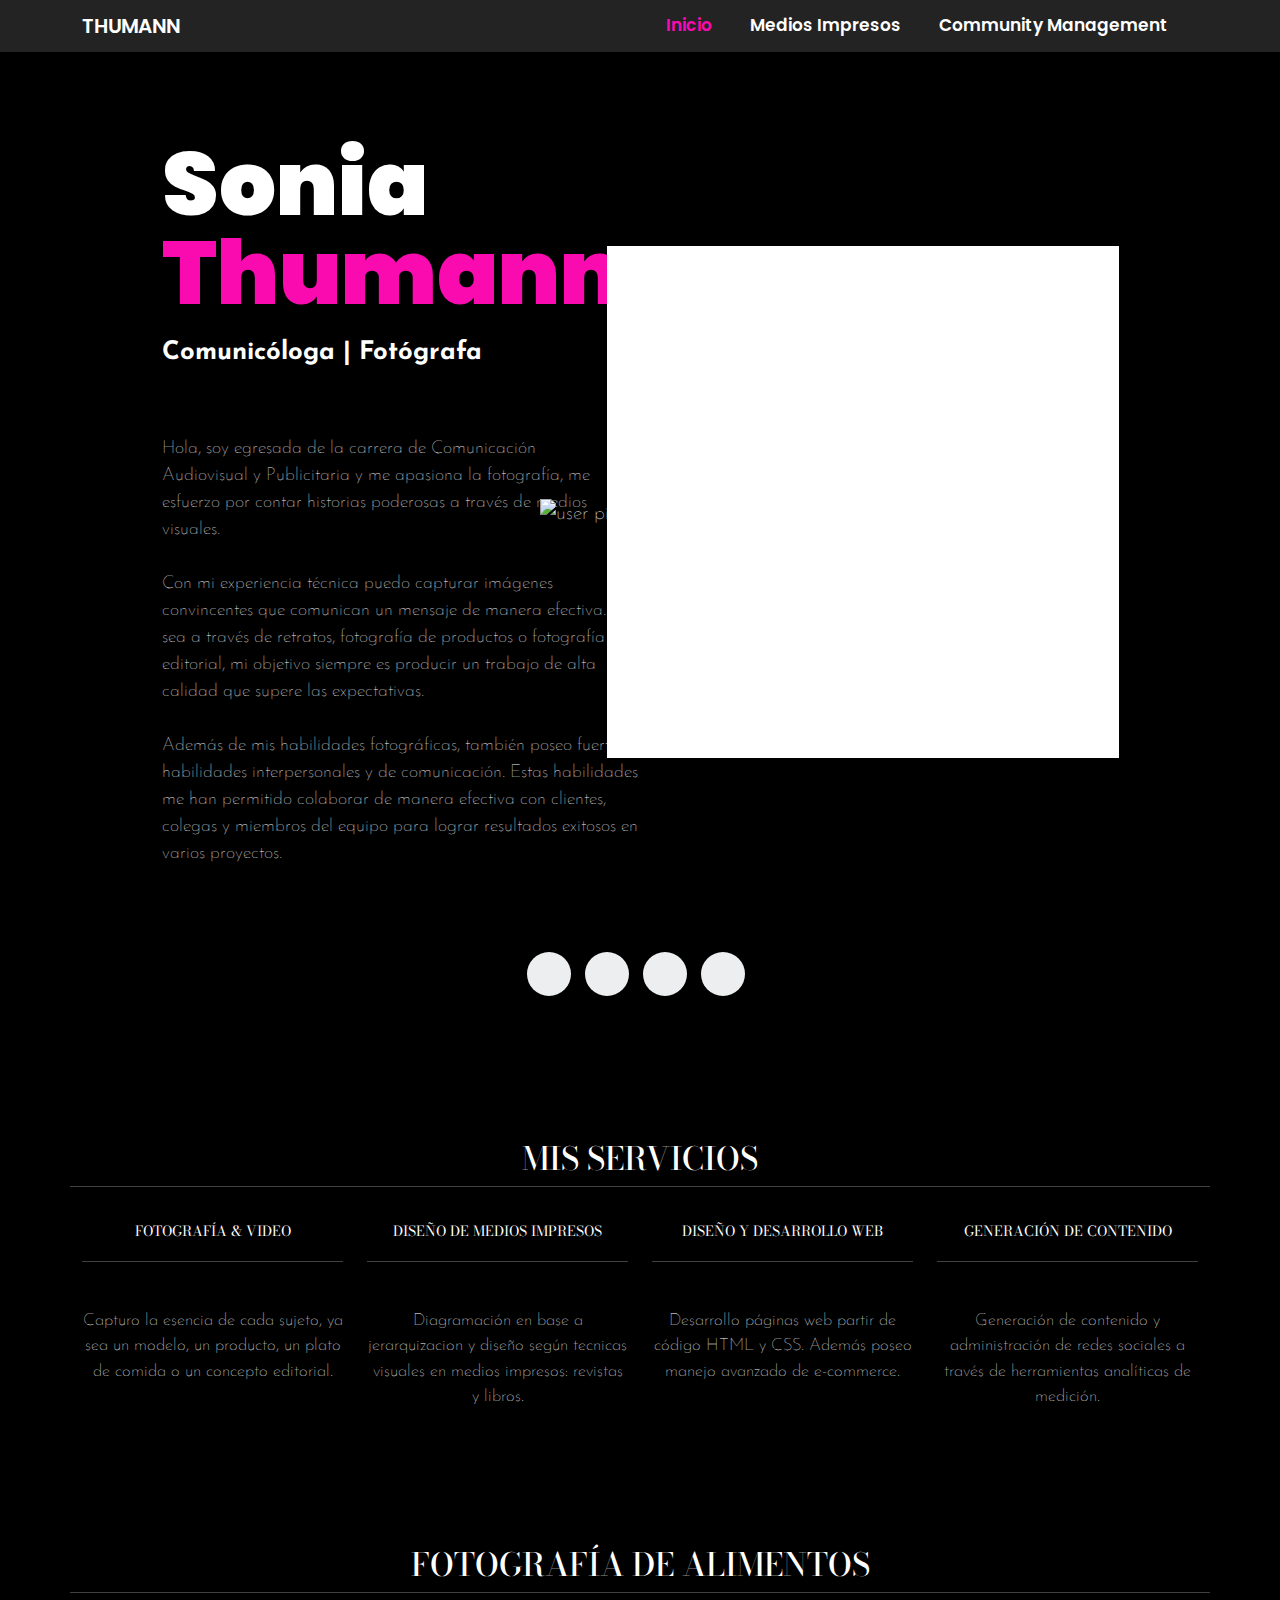
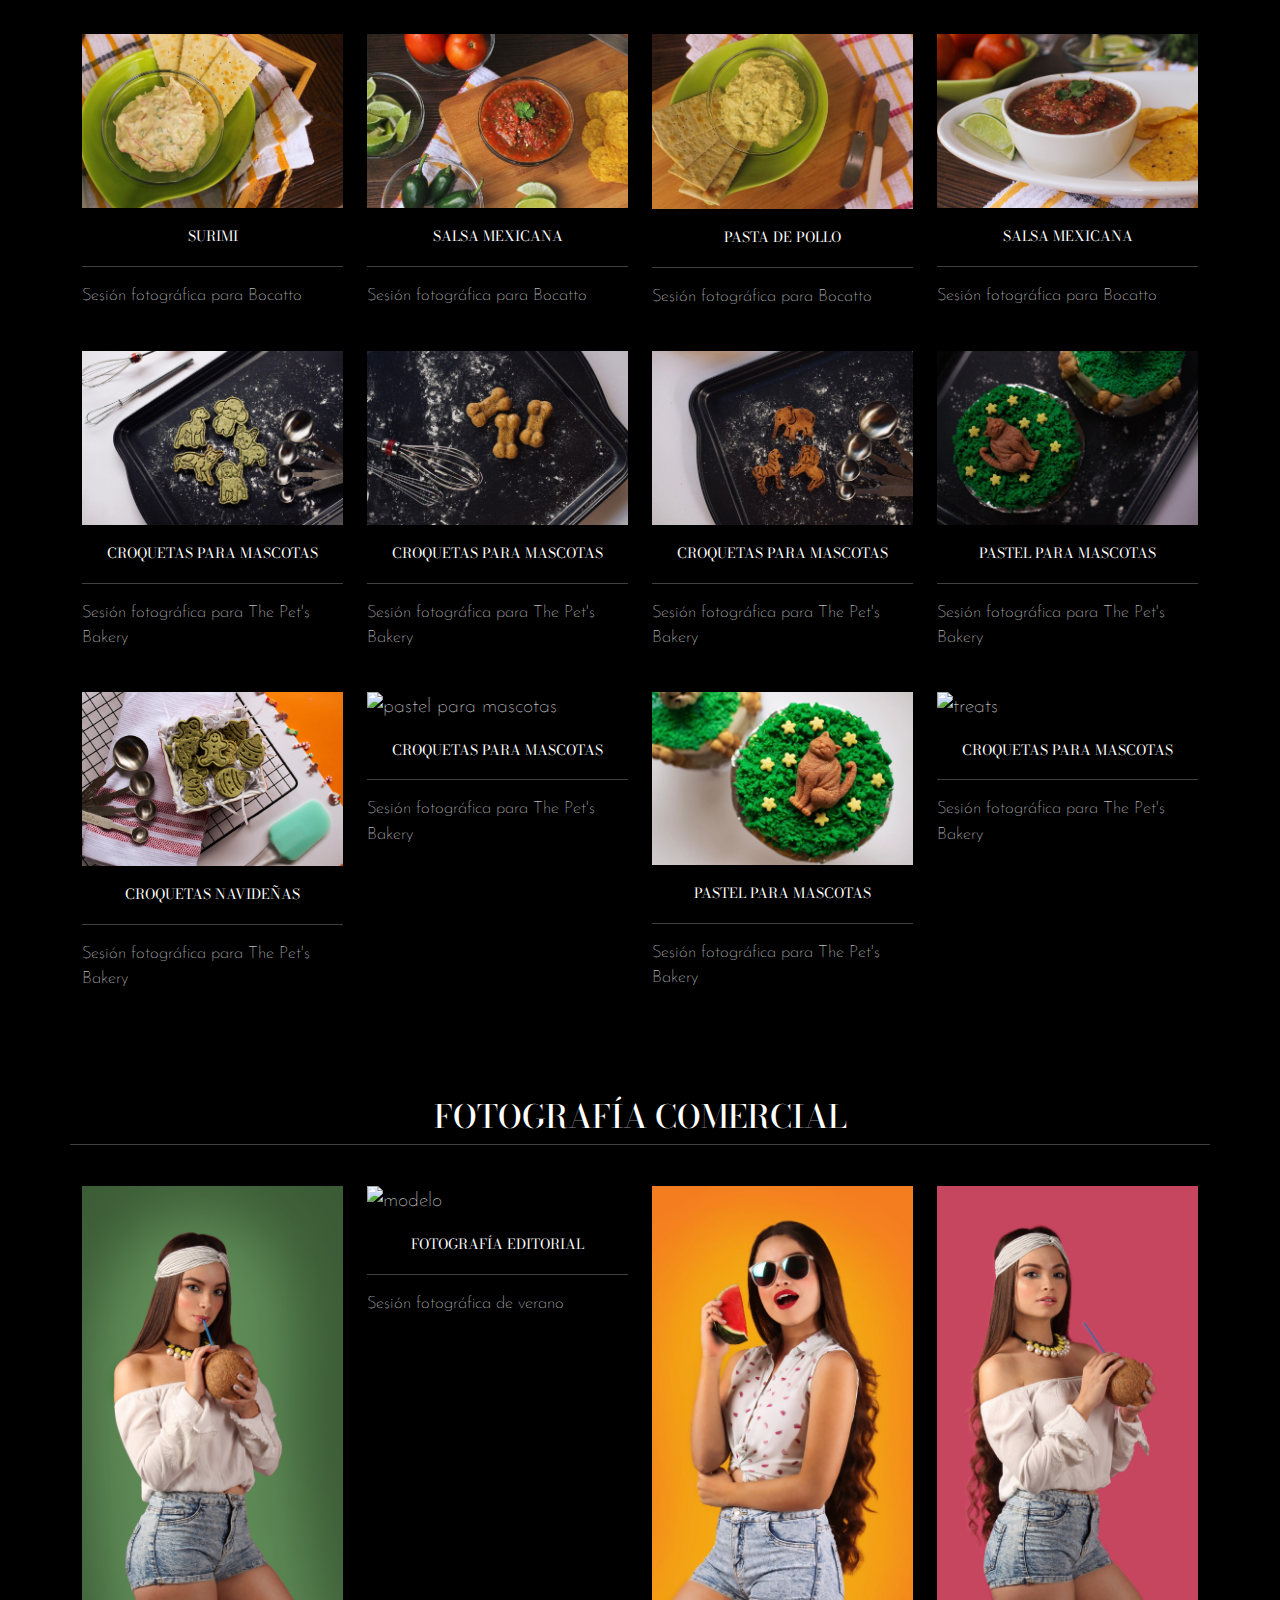
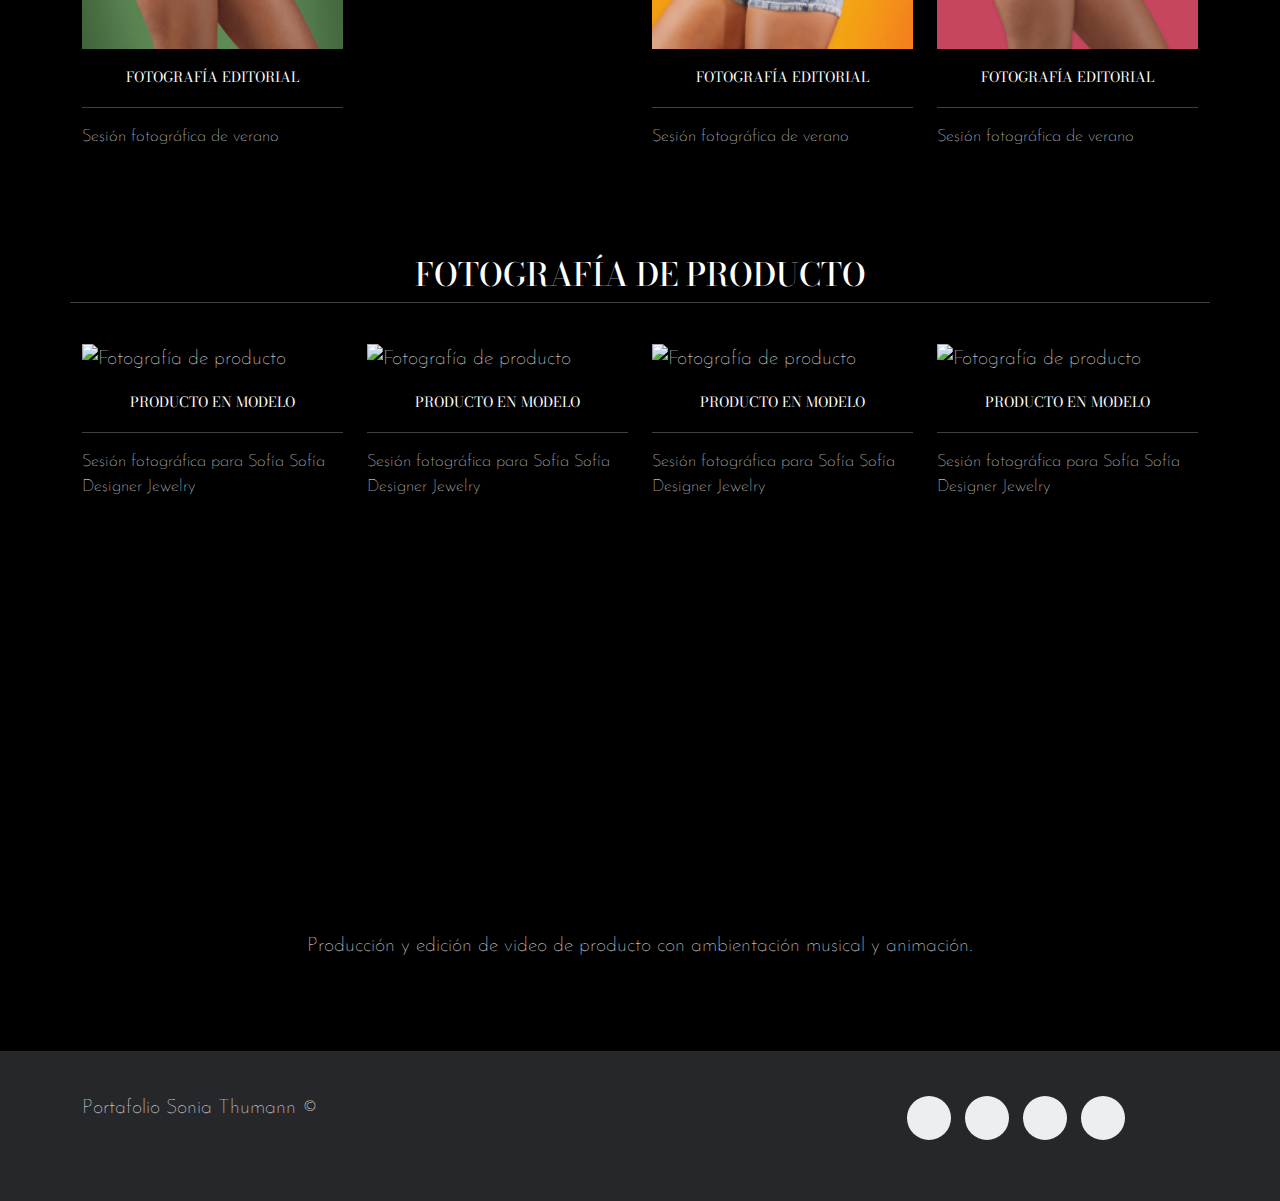
==== commit da3af6e9: "Final blobs added" ====
--- a/index.html
+++ b/index.html
@@ -15,7 +15,7 @@
 <link href="https://fonts.googleapis.com/css2?family=Bodoni+Moda:wght@400;500;600;700;800;900&family=Josefin+Sans:wght@100;200;300;400;500;600;700&family=Poppins:wght@300;400;500;700;800;900display=swap" rel="stylesheet">
 	<link rel="stylesheet">
 	
-	<meta name="Description" content="Portafolio, Portafolio creativo, Portafolio de proyectos, Portafolio de fotografía, Portafolio de medios impresos, Portafolio Sonia Thumann, Sonia Thumann">
+	<meta name="Description" content="Portafolio de servicios creativos de Sonia Thumann. Comunicóloga y fotógrafa">
 	<meta name="Keywords" content="Portafolio, Creatividad, fotografía, modelo, libro, revista, diseño de revsta, diseño de libro, Sonia Thumann, Proyectos, alimentos, food styling">
 </head>
     
@@ -68,7 +68,7 @@
 		
          <div class="image_container">
             <div class="imgbox">
-               <img src="img/st copy.png" alt="user pic">
+               <img src="img/st copy.png" alt="user pic" class="img-fluid">
             </div>
             <span class="animblob"></span>
          </div>
@@ -274,12 +274,8 @@
 		</div>
 	</section>
 	<section id="video">
-		<h2>Producción Audiovisual</h2>
-	  <video class="full-width" controls>
-		<source src="img/thuman.mp4" type="video/mp4">
-		Your browser does not support the video tag.
-	  </video>
-		  <p>Producción y edición de video de producto con ambientación musical y animación.</p>
+	<center><iframe width="560" height="315" src="https://www.youtube.com/embed/3x4er7reJws" title="YouTube video player" frameborder="0" allow="accelerometer; autoplay; clipboard-write; encrypted-media; gyroscope; picture-in-picture; web-share" allowfullscreen></iframe>
+		  <p>Producción y edición de video de producto con ambientación musical y animación.</p></center>
 	</section>
 	
 	
@@ -317,6 +313,7 @@
 	<script src="js/owl.carousel.min.js"></script>
 	<script src="js/jquery.easing.min.js"></script>
 	<script src="js/jquery.nav.js"></script>
+	<script src="https://cdn.jsdelivr.net/npm/typed.js@2.0.12"></script>
 	
 		<script>
 	$(function() {
--- a/css/style.css
+++ b/css/style.css
@@ -29,6 +29,9 @@
   }
 #video p{
 	text-align: center;
+}
+#video{
+	display: block;
 }
 p {
    font-weight: 100 !important;
@@ -149,7 +152,7 @@
 
 	background-size:cover;
 	background-position: center;
-	padding: 100px 0;
+	padding: 10px 0;
 }
 
 #acerca {
@@ -186,7 +189,7 @@
 	text-align: center;
 }
 
-#food, #impresos, #product, #video{
+#food, #impresos, #product, #video, #libros, #catalogo{
 	margin-bottom: 90px;
 }
 
@@ -202,7 +205,7 @@
 #fondo-community{
 	background-size:cover;
 	background-position: center;
-	padding: 100px 0;
+	padding: 10px 0;
 
 }
 
@@ -213,7 +216,92 @@
 	font-size: 45px;
 	color: #fff;
 }
-
+.wrapper{
+   display: flex;
+   width: 100%;
+   height: calc(100vh - 80px);
+   justify-content: center;
+   align-items: center;
+   padding: 0 10%;
+   overflow: hidden;
+}
+.wrapper::before{
+   position: absolute;
+   content: '';
+   height: 500px;
+   width: 500px;
+   border-radius: 50%;
+   left: -12%;
+   top: 40%;
+   background: linear-gradient(45deg,#F90BB0,pink);
+   animation: object1 6s linear infinite;
+}
+.wrapper::after{
+   position: absolute;
+   content: '';
+   height: 200px;
+   width: 200px;
+   border-radius: 50%;
+   left: 70%;
+   top: 15%;
+   background: linear-gradient(45deg,#F90BB0,pink);
+   animation: object2 6s linear infinite;
+}
+@keyframes  object1{
+   50%{
+      left: -14%;
+      top: 41%;
+   }
+}
+@keyframes  object2{
+   50%{
+      left: 71%;
+      top: 17%;
+   }
+}
+.wrappercm{
+   display: flex;
+   width: 100%;
+   height: calc(100vh - 80px);
+   justify-content: center;
+   align-items: center;
+   padding: 0 10%;
+   overflow: hidden;
+}
+.wrappercm::before{
+   position: absolute;
+   content: '';
+   height: 400px;
+   width: 400px;
+   border-radius: 50%;
+   left: 72%;
+   top: 55%;
+   background: linear-gradient(45deg,#F90BB0,pink);
+   animation: object3 6s linear infinite;
+}
+.wrappercm::after{
+   position: absolute;
+   content: '';
+   height: 200px;
+   width: 200px;
+   border-radius: 50%;
+   left: 17%;
+   top: 12%;
+   background: linear-gradient(45deg,#F90BB0,pink);
+   animation: object4 6s linear infinite;
+}
+@keyframes  object3{
+   50%{
+      left: 75%;
+      top: 51%;
+   }
+}
+@keyframes  object4{
+   50%{
+      left: 15%;
+      top: 10%;
+   }
+}
 #revistas h2{
 	font-family: 'Bodoni Moda', serif;
 	text-transform: uppercase;
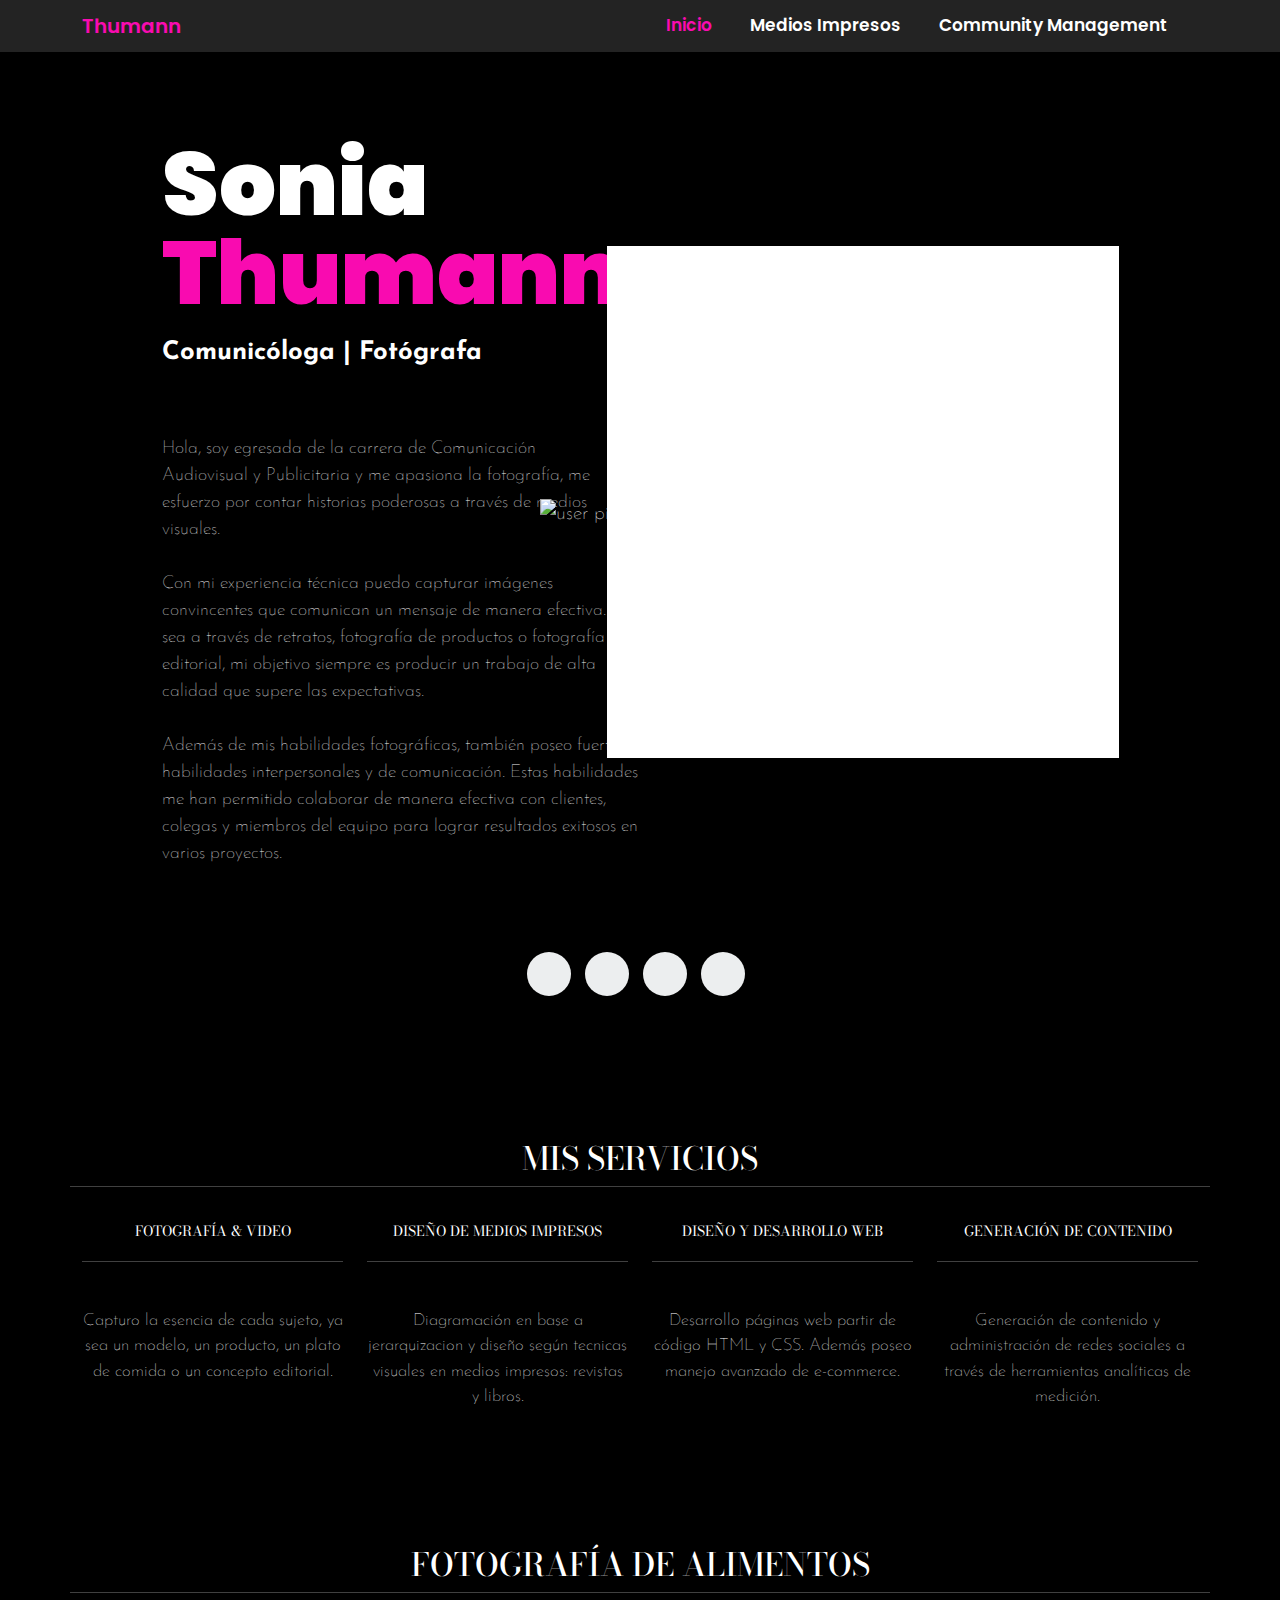
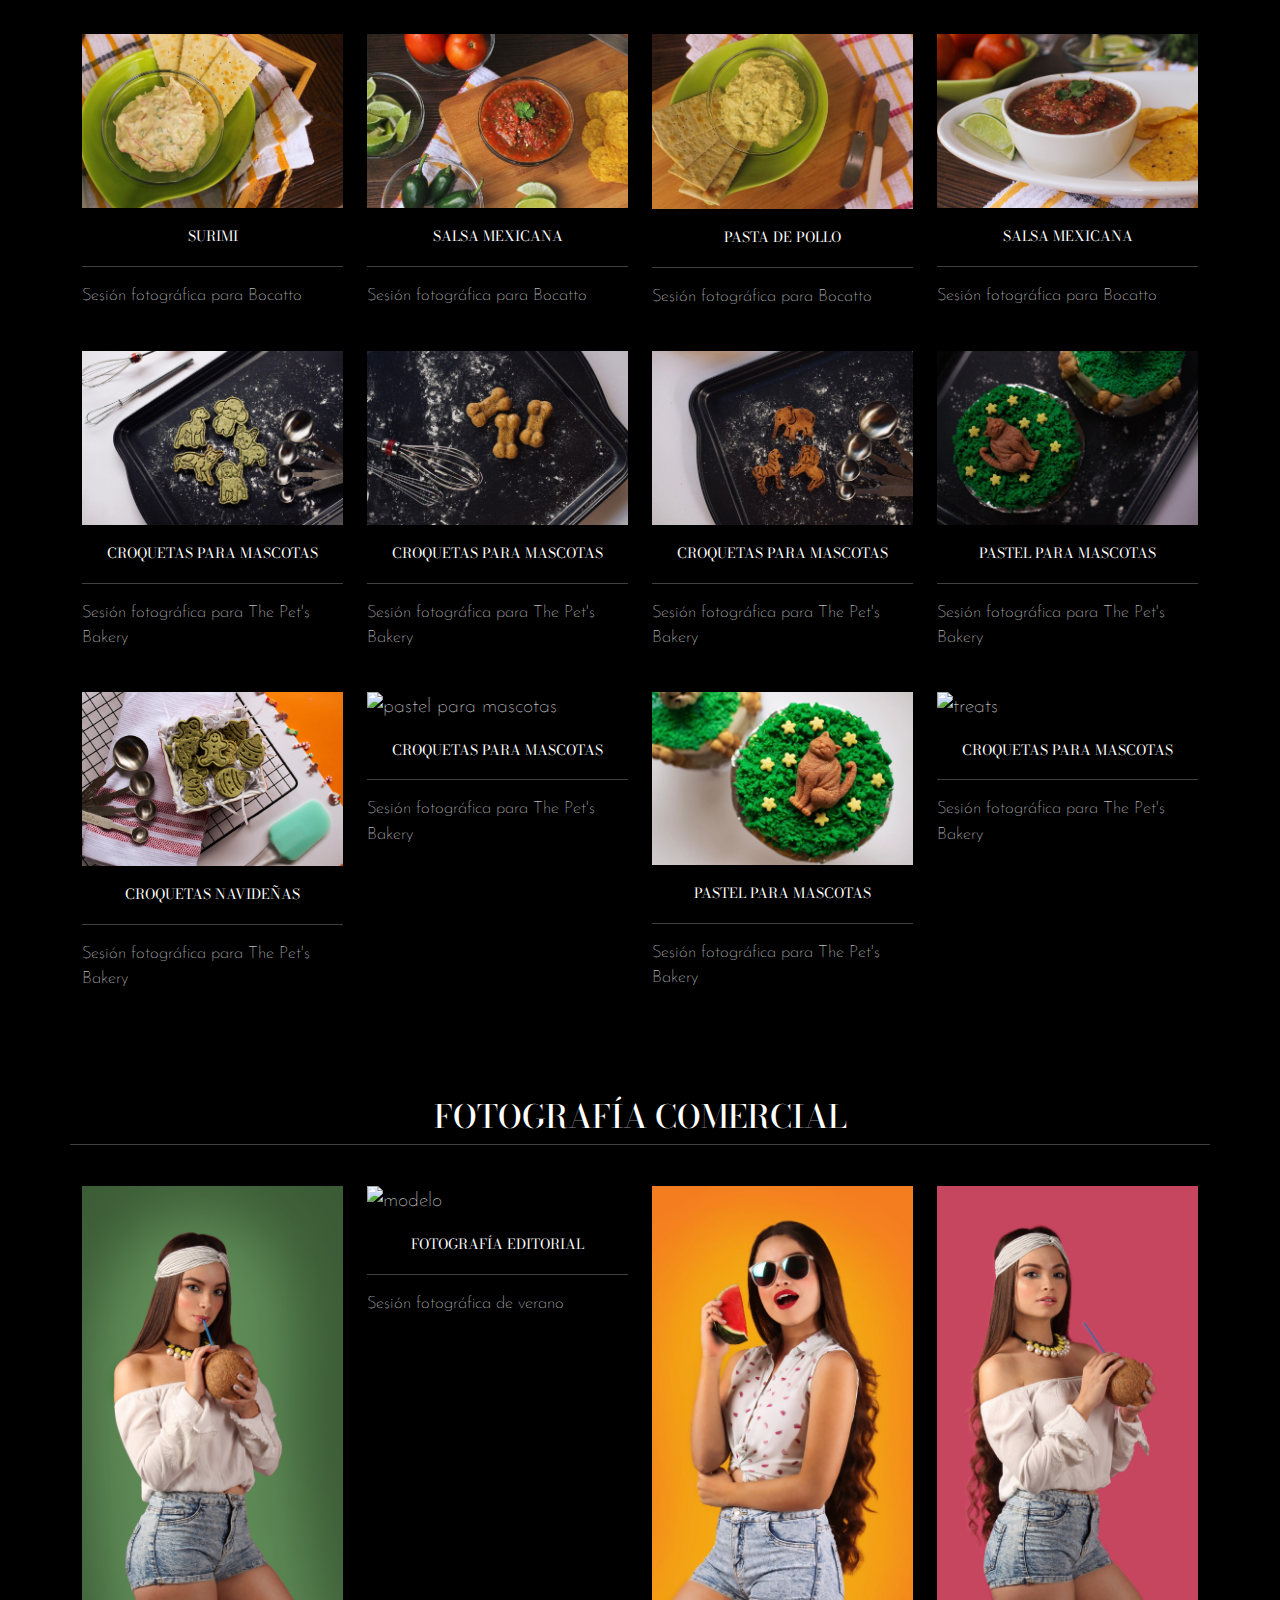
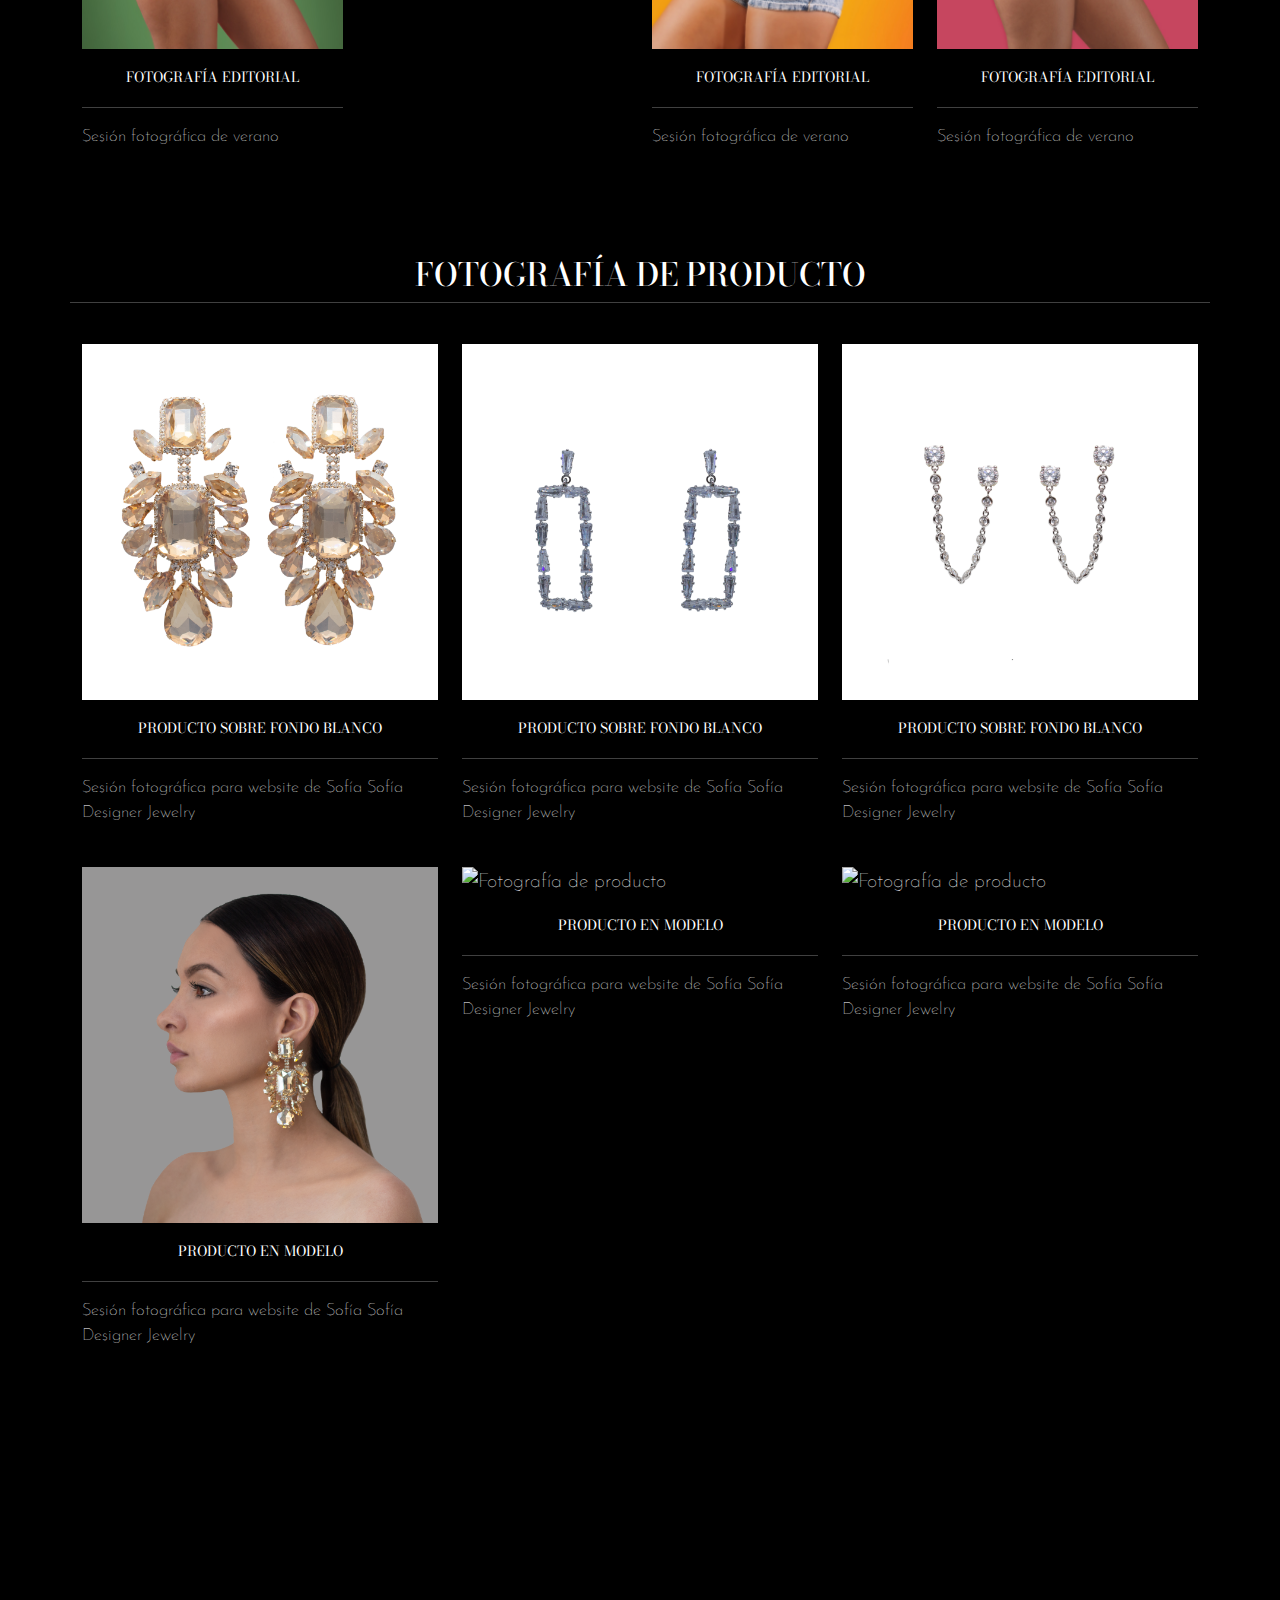
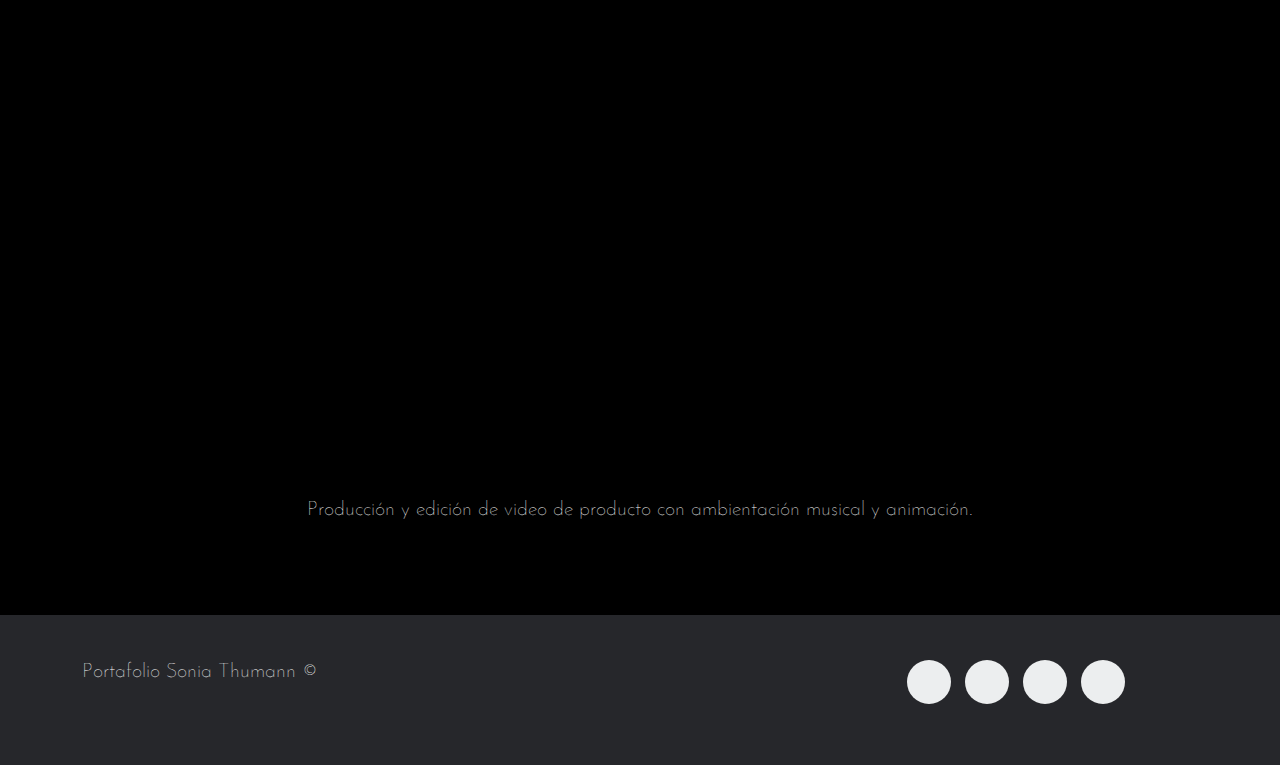
==== commit 702cb224: "bruh" ====
--- a/index.html
+++ b/index.html
@@ -25,7 +25,7 @@
 
             <nav class="navbar navbar-expand-lg navbar navbar-dark bg-dark">
                 <a class="navbar-brand" href="index.html">
-                    <div class="logo">THUMANN</div>
+                    <div class="logo"><span>Thumann</span></div>
                 </a>
 
                 <button class="navbar-toggler" type="button" data-bs-toggle="collapse" data-bs-target="#navbar" aria-controls="navbar" aria-expanded="false" aria-label="Toggle navigation">
@@ -244,29 +244,42 @@
 		<div class="row">
 				<h2>Fotografía de Producto</h2><hr>
 			
-				<article class="col-lg-3 col-sm-12 col-12">
-					<img src="img/p1.png" alt="Fotografía de producto" class="img-fluid">
+				<article class="col-lg-4 col-sm-12 col-12">
+					<img src="img/IMG_6272-1.png" alt="Fotografía de producto" class="img-fluid">
+					<h4>Producto sobre fondo blanco</h4><hr>
+					<p class="font">Sesión fotográfica para website de Sofía Sofía Designer Jewelry</p>
+				</article>
+				
+				<article class="col-lg-4 col-sm-12 col-12">
+					<img src="img/IMG_6158-1.png" alt="Fotografía de producto" class="img-fluid">
+					<h4>Producto sobre fondo blanco</h4><hr>
+					<p class="font">Sesión fotográfica para website de Sofía Sofía Designer Jewelry</p>
+				</article>
+				
+				<article class="col-lg-4 col-sm-12 col-12">
+					<img src="img/5IMG.png" alt="Fotografía de producto" class="img-fluid">
+					<h4>Producto sobre fondo blanco</h4><hr>
+					<p class="font">Sesión fotográfica para website de Sofía Sofía Designer Jewelry</p>
+				</article>
+			
+				<article class="col-lg-4 col-sm-12 col-12">
+					<img src="img/IMG_7244-1.png" alt="Fotografía de producto" class="img-fluid">
 					<h4>Producto en modelo</h4><hr>
-					<p class="font">Sesión fotográfica para Sofía Sofía Designer Jewelry</p>
-				</article>
-				
-				<article class="col-lg-3 col-sm-12 col-12">
-					<img src="img/p2.png" alt="Fotografía de producto" class="img-fluid">
+					<p class="font">Sesión fotográfica para website de Sofía Sofía Designer Jewelry</p>
+				</article>
+				
+				<article class="col-lg-4 col-sm-12 col-12">
+					<img src="img/IMG_7253-1.png" alt="Fotografía de producto" class="img-fluid">
 					<h4>Producto en modelo</h4><hr>
-					<p class="font">Sesión fotográfica para Sofía Sofía Designer Jewelry</p>
-				</article>
-				
-				<article class="col-lg-3 col-sm-12 col-12">
-					<img src="img/p3.png" alt="Fotografía de producto" class="img-fluid">
+					<p class="font">Sesión fotográfica para website de Sofía Sofía Designer Jewelry</p>
+				</article>
+				
+				<article class="col-lg-4 col-sm-12 col-12">
+					<img src="img/IMG_7257-1.png" alt="Fotografía de producto" class="img-fluid">
 					<h4>Producto en modelo</h4><hr>
-					<p class="font">Sesión fotográfica para Sofía Sofía Designer Jewelry</p>
-				</article>
-				
-				<article class="col-lg-3 col-sm-12 col-12">
-					<img src="img/p4.png" alt="Fotografía de producto" class="img-fluid">
-					<h4>Producto en modelo</h4><hr>
-					<p class="font">Sesión fotográfica para Sofía Sofía Designer Jewelry</p>
-				</article>
+					<p class="font">Sesión fotográfica para website de Sofía Sofía Designer Jewelry</p>
+				</article>
+				
 			
 			
 			
@@ -274,7 +287,7 @@
 		</div>
 	</section>
 	<section id="video">
-	<center><iframe width="560" height="315" src="https://www.youtube.com/embed/3x4er7reJws" title="YouTube video player" frameborder="0" allow="accelerometer; autoplay; clipboard-write; encrypted-media; gyroscope; picture-in-picture; web-share" allowfullscreen></iframe>
+	<center><iframe width="1120" height="630" src="https://www.youtube.com/embed/3x4er7reJws" title="YouTube video player" frameborder="0" allow="accelerometer; autoplay; clipboard-write; encrypted-media; gyroscope; picture-in-picture; web-share" allowfullscreen></iframe>
 		  <p>Producción y edición de video de producto con ambientación musical y animación.</p></center>
 	</section>
 	
@@ -334,6 +347,17 @@
         });
 
 	});
+			</script>
+				
+<!-- Google tag (gtag.js) -->
+<script async src="https://www.googletagmanager.com/gtag/js?id=G-EHBNJVTRL2"></script>
+<script>
+  window.dataLayer = window.dataLayer || [];
+  function gtag(){dataLayer.push(arguments);}
+  gtag('js', new Date());
+
+  gtag('config', 'G-EHBNJVTRL2');
 </script>
+
 </body>
 </html>
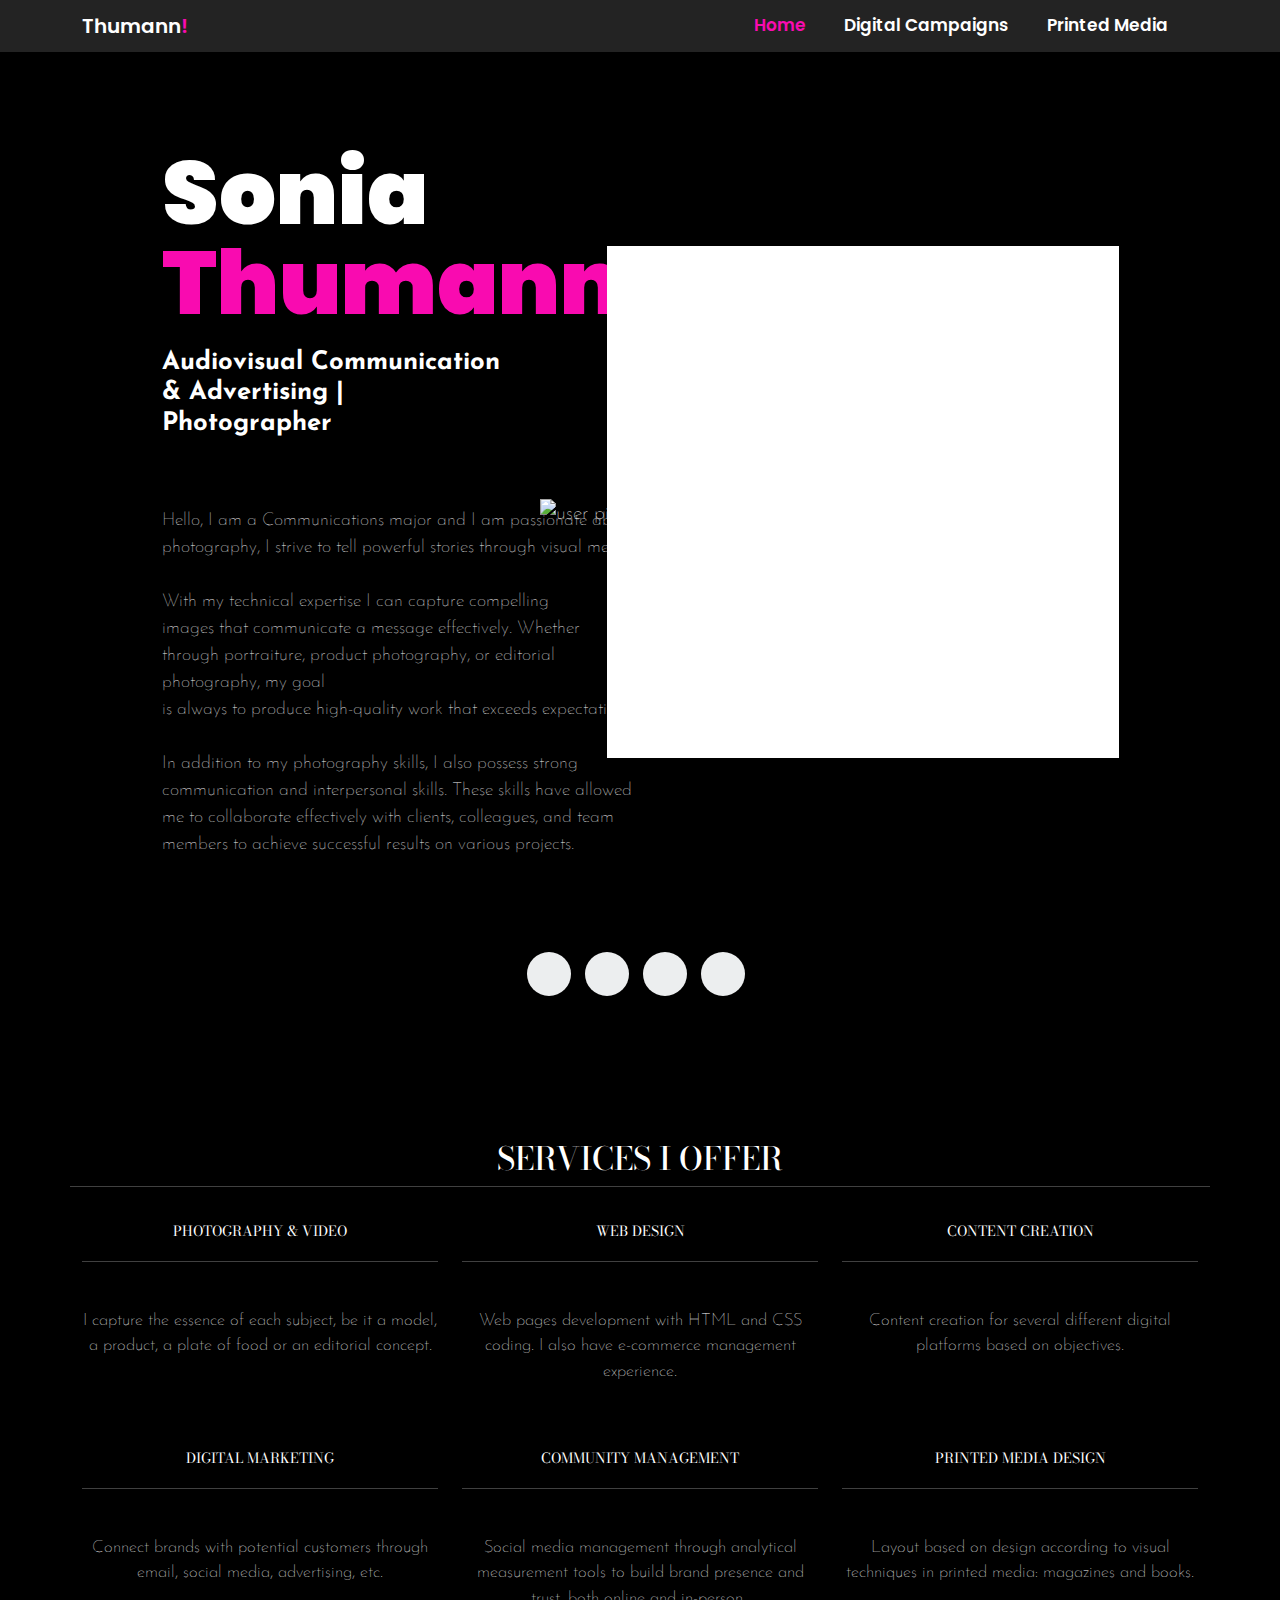
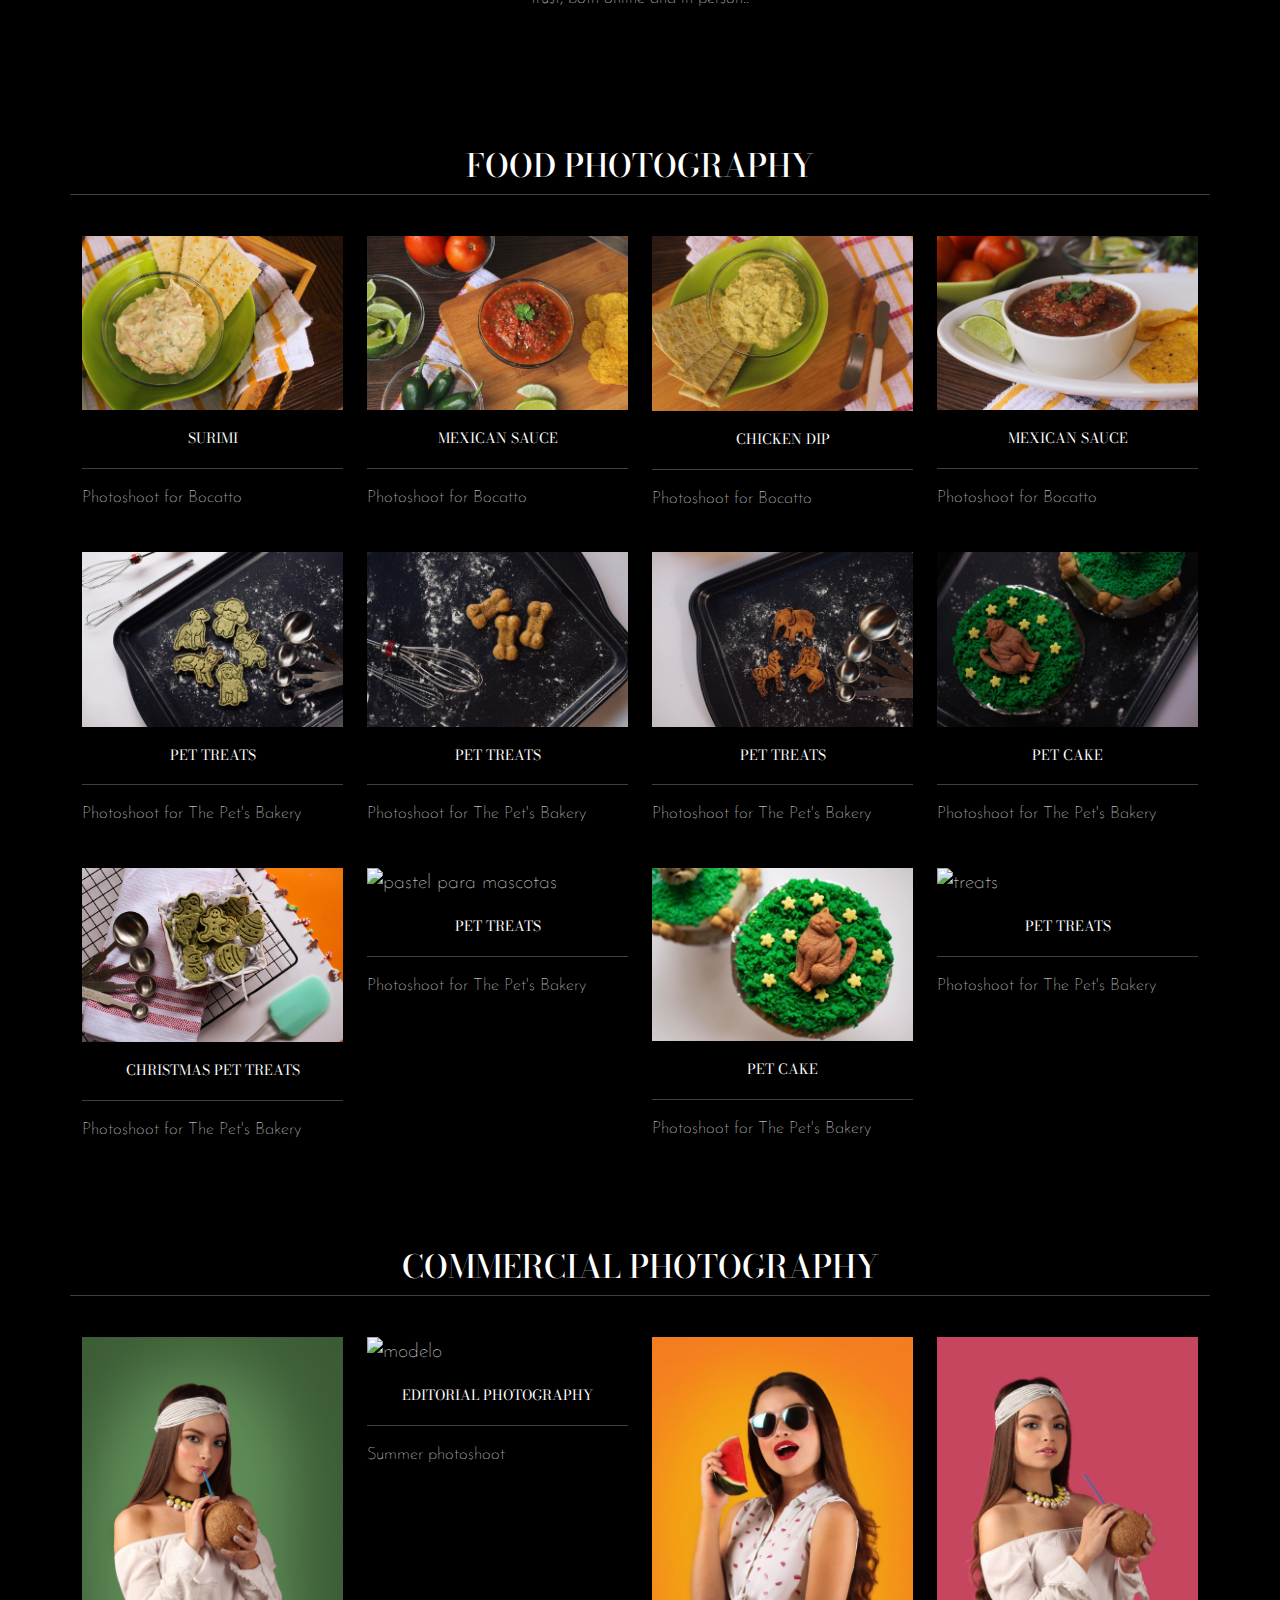
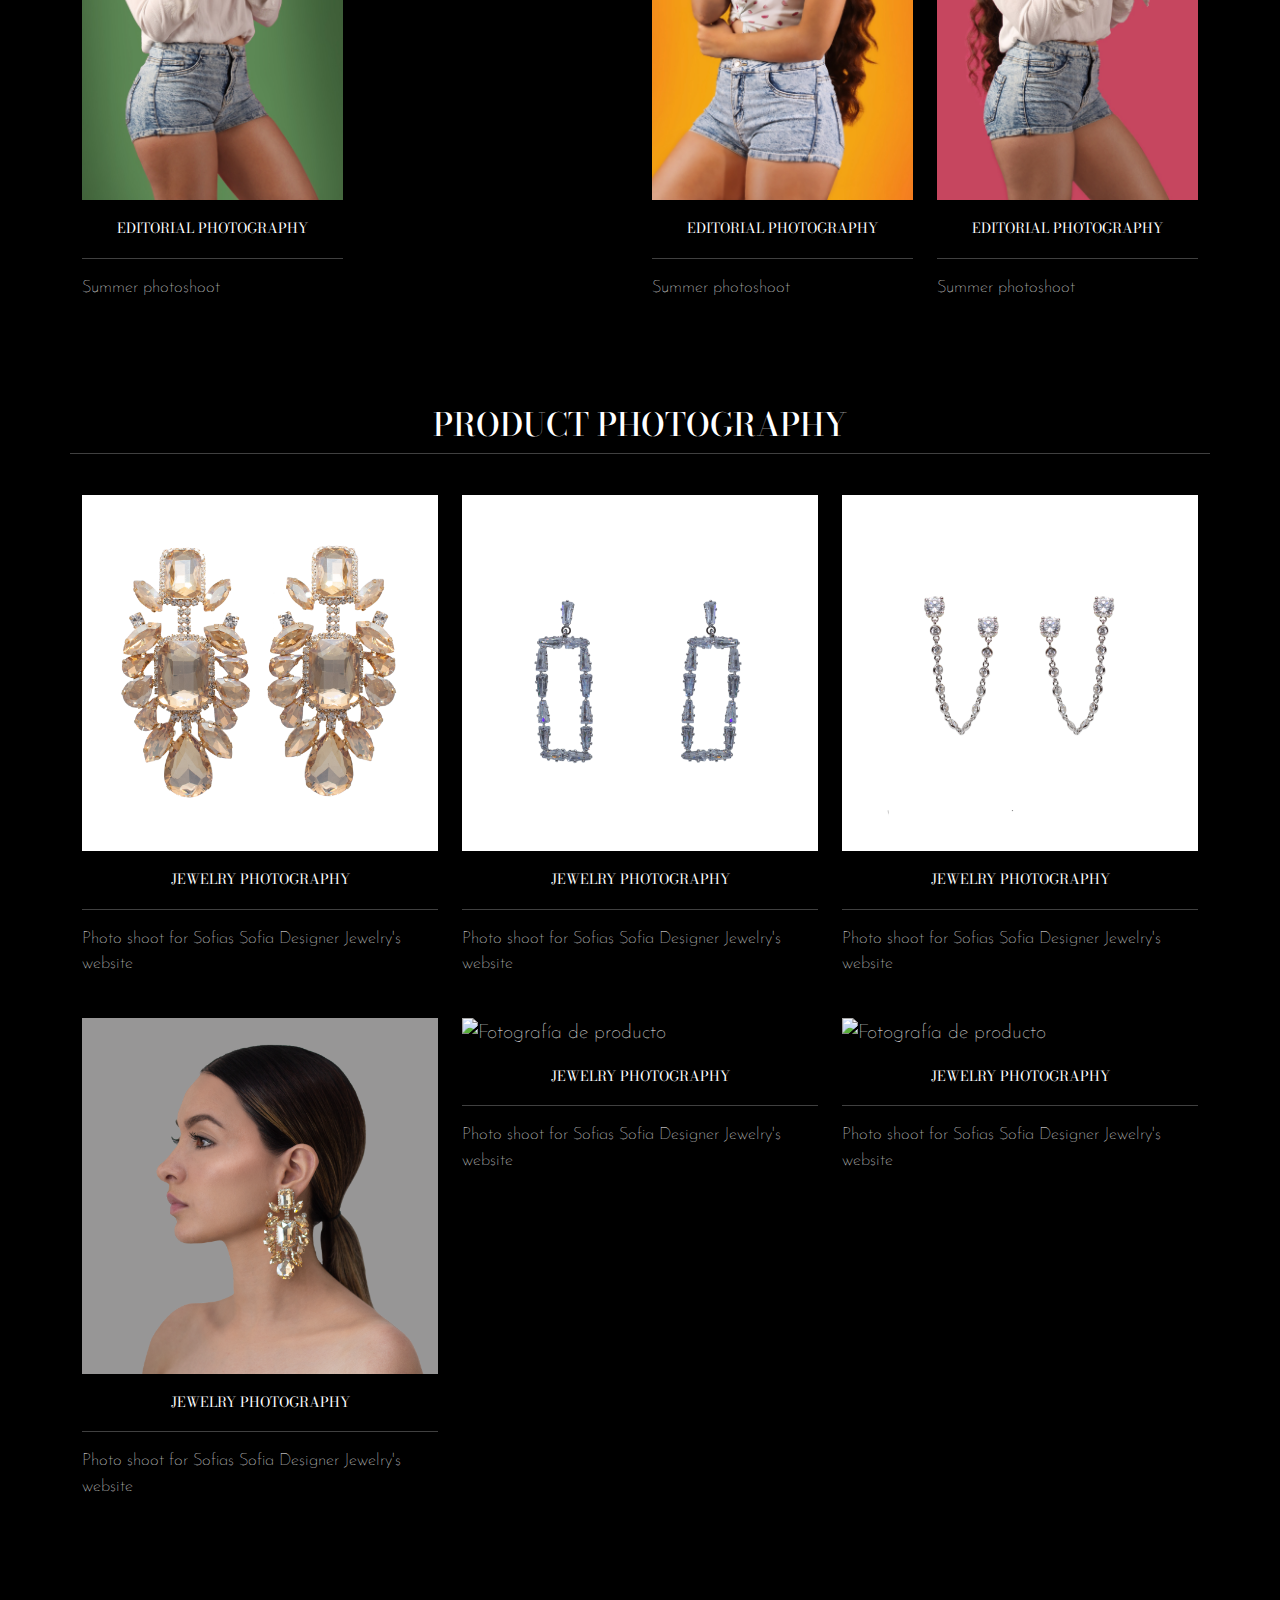
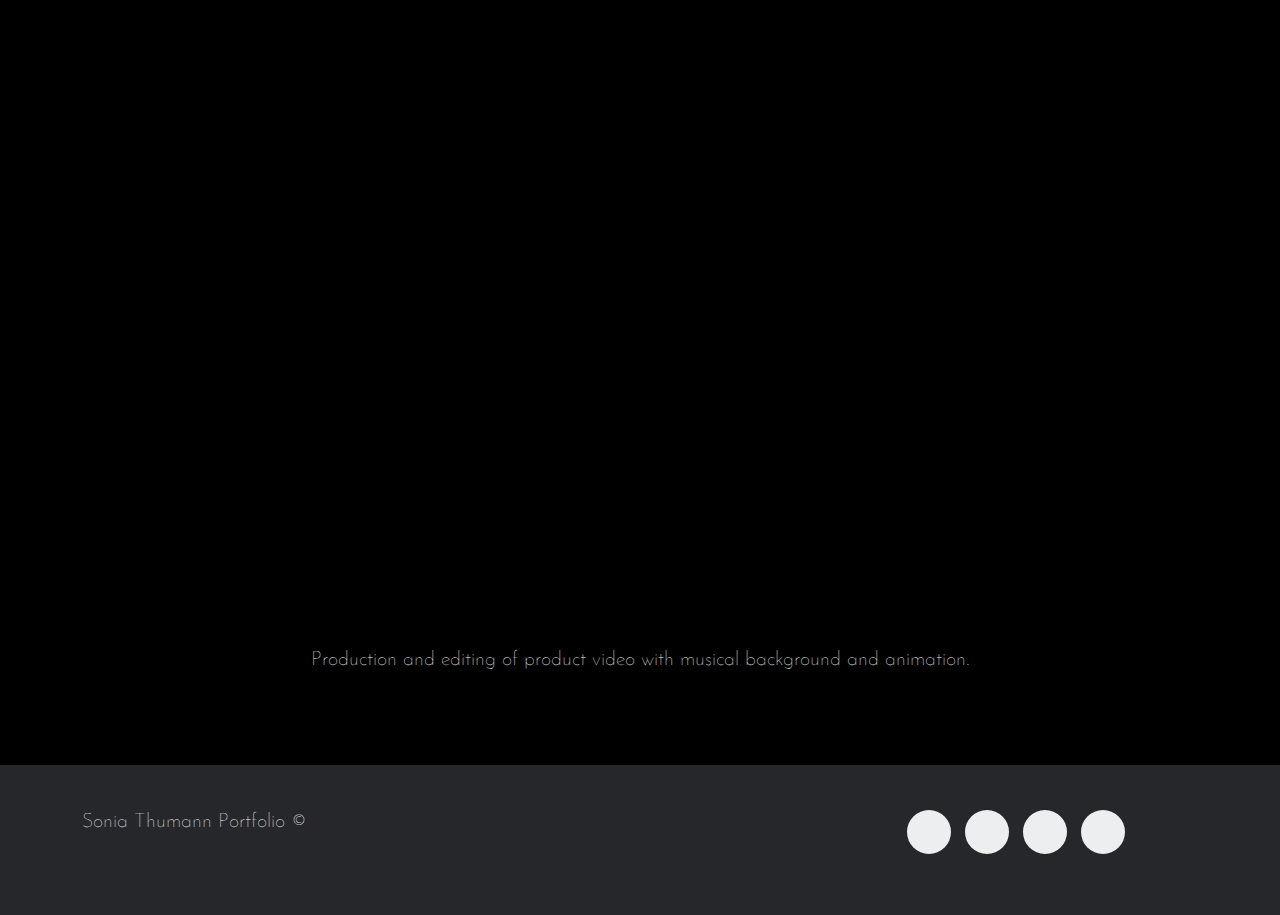
==== commit f65abf98: "Add files via upload" ====
--- a/index.html
+++ b/index.html
@@ -25,7 +25,7 @@
 
             <nav class="navbar navbar-expand-lg navbar navbar-dark bg-dark">
                 <a class="navbar-brand" href="index.html">
-                    <div class="logo"><span>Thumann</span></div>
+                    <div class="logo">Thumann<span>!</span></div>
                 </a>
 
                 <button class="navbar-toggler" type="button" data-bs-toggle="collapse" data-bs-target="#navbar" aria-controls="navbar" aria-expanded="false" aria-label="Toggle navigation">
@@ -35,14 +35,15 @@
               <div class="collapse navbar-collapse" id="navbar">
                 <ul class="navbar-nav ms-auto">
                   <li class="nav-item active">
-                    <a class="nav-link" href="index.html">Inicio</a>
+                    <a class="nav-link" href="index.html">Home</a>
                   </li>
 					<li class="nav-item">
-                    <a class="nav-link" href="medios.html">Medios Impresos</a>
+                    <a class="nav-link" href="community.html">Digital Campaigns</a>
                   </li>
 					<li class="nav-item">
-                    <a class="nav-link" href="community.html">Community Management</a>
+                    <a class="nav-link" href="medios.html">Printed Media</a>
                   </li>
+					
                 </ul>
               </div>
 
@@ -58,12 +59,13 @@
 		
 			
             <h2>Sonia<br><span>Thumann</span></h2>
-            <h5>Comunicóloga | Fotógrafa</h5><br>
-            <p>Hola, soy egresada de la carrera de Comunicación <br>Audiovisual y Publicitaria y me apasiona la fotografía, me esfuerzo por contar historias poderosas a través de medios visuales. <br><br>
-
-				Con mi experiencia técnica puedo capturar imágenes convincentes que comunican un mensaje de manera efectiva. Ya sea a través de retratos, fotografía de productos o fotografía editorial, mi objetivo siempre es producir un trabajo de alta calidad que supere las expectativas.<br><br>
-
-				Además de mis habilidades fotográficas, también poseo fuertes habilidades interpersonales y de comunicación. Estas habilidades me han permitido colaborar de manera efectiva con clientes, colegas y miembros del equipo para lograr resultados exitosos en varios proyectos.</p><br><br>
+            <h5>Audiovisual Communication & Advertising | Photographer</h5><br>
+            <p>Hello, I am a Communications major
+             and I am passionate about photography, I strive to tell powerful stories through visual media.<br><br>
+
+            With my technical expertise I can capture compelling<br> images that communicate a message effectively. Whether through portraiture, product photography, or editorial photography, my goal <br>is always to produce high-quality work that exceeds expectations.<br><br>
+
+            In addition to my photography skills, I also possess strong communication and interpersonal skills. These skills have allowed me to collaborate effectively with clients, colleagues, and team members to achieve successful results on various projects.</p><br><br>
          </div>
 		
          <div class="image_container">
@@ -92,31 +94,44 @@
 			<div class="container">
 			<div class="row">
 			
-				<h2>Mis Servicios</h2><hr>
-				
-				<article class="col-lg-3 col-sm-6 col-12">
+				<h2>Services I offer</h2><hr>
+				
+				<article class="col-lg-4 col-sm-6 col-12">
 					<i class="las la-camera"></i>
-					<h4>Fotografía & Video</h4><hr>
-					<p class="font">Capturo la esencia de cada sujeto, ya sea un modelo, un producto, un plato de comida o un concepto editorial.</p>
+					<h4>Photography & Video</h4><hr>
+					<p class="font">I capture the essence of each subject, be it a model, a product, a plate of food or an editorial concept.</p>
+					 
 					
 				</article>
 				
-				<article class="col-lg-3 col-sm-6 col-12">
+				
+				<article class="col-lg-4 col-sm-6 col-12">
+					<i class="las la-laptop"></i>
+					<h4>Web design </h4><hr>
+					<p class="font">Web pages development with HTML and CSS coding. I also have e-commerce management experience.</p>
+				</article>
+				
+				<article class="col-lg-4 col-sm-6 col-12">
+					<i class="las la-pen-nib"></i>
+					<h4>Content Creation</h4><hr>
+					<p class="font">Content creation for several different digital platforms based on objectives.</p>
+				</article>
+				
+				<article class="col-lg-4 col-sm-6 col-12">
+					<i class="las la-desktop"></i>
+					<h4>Digital Marketing</h4><hr>
+					<p class="font">Connect brands with potential customers through email, social media, advertising, etc.</p>
+				</article>
+				<article class="col-lg-4 col-sm-6 col-12">
+					<i class="las la-mobile"></i>
+					<h4>Community Management</h4><hr>
+					<p class="font">Social media management through analytical measurement tools to build brand presence and trust, both online and in-person..</p>
+				</article>
+				
+					<article class="col-lg-4 col-sm-6 col-12">
 					<i class="las la-layer-group"></i>
-					<h4>Diseño de Medios impresos</h4><hr>
-					<p class="font">Diagramación en base a jerarquizacion y diseño según tecnicas visuales en medios impresos: revistas y libros.</p>
-				</article>
-				
-				<article class="col-lg-3 col-sm-6 col-12">
-					<i class="las la-laptop"></i>
-					<h4>Diseño y desarrollo web</h4><hr>
-					<p class="font">Desarrollo páginas web partir de código HTML y CSS. Además poseo manejo avanzado de e-commerce.</p>
-				</article>
-				
-				<article class="col-lg-3 col-sm-6 col-12">
-					<i class="las la-pen-nib"></i>
-					<h4>Generación de Contenido</h4><hr>
-					<p class="font">Generación de contenido y administración de redes sociales a través de herramientas analíticas de medición.</p>
+					<h4>Printed Media Design</h4><hr>
+					<p class="font">Layout based on design according to visual techniques in printed media: magazines and books.</p>
 				</article>
 			
 			</div>
@@ -127,77 +142,77 @@
 		
 		<div class="container">
 		<div class="row">
-				<h2>Fotografía de alimentos</h2><hr>
+				<h2>Food Photography</h2><hr>
 			
 				<article class="col-lg-3 col-sm-12 col-12">
 					<img src="img/291055631_750199539355646_986879830471386159_n.jpg" alt="surimi" class="img-fluid">
 					<h4>Surimi</h4><hr>
-					<p class="font">Sesión fotográfica para Bocatto</p>
+					<p class="font">Photoshoot for Bocatto</p>
 				</article>
 				
 				<article class="col-lg-3 col-sm-12 col-12">
 					<img src="img/290633663_793367298323833_6289618302864519292_n.jpg" alt="salsa mexicana" class="img-fluid">
-					<h4>Salsa Mexicana</h4><hr>
-					<p class="font">Sesión fotográfica para Bocatto</p>
+					<h4>Mexican Sauce</h4><hr>
+					<p class="font">Photoshoot for Bocatto</p>
 				</article>
 				
 				<article class="col-lg-3 col-sm-12 col-12">
 					<img src="img/290814153_493869435841380_1394831976815235335_n.jpg" alt="pasta de pollo" class="img-fluid">
-					<h4>Pasta de Pollo</h4><hr>
-					<p class="font">Sesión fotográfica para Bocatto</p>
+					<h4>Chicken dip</h4><hr>
+					<p class="font">Photoshoot for Bocatto</p>
 				</article>
 				
 				<article class="col-lg-3 col-sm-12 col-12">
 					<img src="img/IMG_9761.jpg" alt="salsa mexicana" class="img-fluid">
-					<h4>Salsa Mexicana</h4><hr>
-					<p class="font">Sesión fotográfica para Bocatto</p>
+					<h4>Mexican Sauce</h4><hr>
+					<p class="font">Photoshoot for Bocatto</p>
 				</article>
 			
 				<article class="col-lg-3 col-sm-12 col-12">
 					<img src="img/291173130_3186822728265047_728021725537095543_n.jpg" alt="treats" class="img-fluid">
-					<h4>Croquetas para mascotas</h4><hr>
-					<p class="font">Sesión fotográfica para The Pet's Bakery</p>
+					<h4>Pet treats</h4><hr>
+					<p class="font">Photoshoot for The Pet's Bakery</p>
 				</article>
 				
 				<article class="col-lg-3 col-sm-12 col-12">
 					<img src="img/291054876_162294836294635_2420457318476539992_n.jpg" alt="pastel para mascotas" class="img-fluid">
-					<h4>Croquetas para mascotas</h4><hr>
-					<p class="font">Sesión fotográfica para The Pet's Bakery</p>
+					<h4>Pet treats</h4><hr>
+					<p class="font">Photoshoot for The Pet's Bakery</p>
 				</article>
 				
 				<article class="col-lg-3 col-sm-12 col-12">
 					<img src="img/290905707_1087232768877906_4813948164050512831_n.jpg" alt="photography" class="img-fluid">
-					<h4>Croquetas para mascotas</h4><hr>
-					<p class="font">Sesión fotográfica para The Pet's Bakery</p>
+					<h4>Pet treats</h4><hr>
+					<p class="font">Photoshoot for The Pet's Bakery</p>
 				</article>
 				
 				<article class="col-lg-3 col-sm-12 col-12">
 					<img src="img/290531587_589252236123718_2132679678238601428_n.jpg" alt="food photography" class="img-fluid">
-					<h4>Pastel para mascotas</h4><hr>
-					<p class="font">Sesión fotográfica para The Pet's Bakery</p>
+					<h4>Pet cake</h4><hr>
+					<p class="font">Photoshoot for The Pet's Bakery</p>
 				</article>
 					<article class="col-lg-3 col-sm-12 col-12">
 					<img src="img/291585416_447501203862549_3935379802706645529_n.jpg" alt="treats for dogs" class="img-fluid">
-					<h4>Croquetas Navideñas</h4><hr>
-					<p class="font">Sesión fotográfica para The Pet's Bakery</p>
+					<h4>Christmas Pet treats</h4><hr>
+					<p class="font">Photoshoot for The Pet's Bakery</p>
 				</article>
 				
 				<article class="col-lg-3 col-sm-12 col-12">
 					<img src="img/IMG_0099.jpg" alt="pastel para mascotas" class="img-fluid">
-					<h4>Croquetas para mascotas</h4><hr>
-					<p class="font">Sesión fotográfica para The Pet's Bakery</p>
+					<h4> Pet treats</h4><hr>
+					<p class="font">Photoshoot for The Pet's Bakery</p>
 				</article>
 				
 				<article class="col-lg-3 col-sm-12 col-12">
 					<img src="img/290694029_1957726334417113_997584091322719763_n.jpg" alt="dog treats" class="img-fluid">
-					<h4>Pastel para mascotas</h4><hr>
-					<p class="font">Sesión fotográfica para The Pet's Bakery</p>
+					<h4>Pet cake</h4><hr>
+					<p class="font">Photoshoot for The Pet's Bakery</p>
 				</article>
 				
 				<article class="col-lg-3 col-sm-12 col-12">
 					<img src="img/IMG_0109 copy.jpg" alt="treats" class="img-fluid">
-					<h4>Croquetas para mascotas</h4><hr>
-					<p class="font">Sesión fotográfica para The Pet's Bakery</p>
+					<h4>Pet treats</h4><hr>
+					<p class="font">Photoshoot for The Pet's Bakery</p>
 				</article>
 		</div>
 		</div>
@@ -207,30 +222,30 @@
 		
 		<div class="container">
 		<div class="row">
-				<h2>Fotografía Comercial</h2><hr>
+				<h2>Commercial Photography</h2><hr>
 			
 				<article class="col-lg-3 col-sm-12 col-12">
 					<img src="img/C8BB4561-0E57-4892-AC52-52F2B621917F.JPG" alt="editorial photography" class="img-fluid">
-					<h4>Fotografía Editorial</h4><hr>
-					<p class="font">Sesión fotográfica de verano</p>
+					<h4>Editorial Photography</h4><hr>
+					<p class="font">Summer photoshoot</p>
 				</article>
 				
 				<article class="col-lg-3 col-sm-12 col-12">
 					<img src="img/coca 1 6507.png" alt="modelo" class="img-fluid">
-					<h4>Fotografía Editorial</h4><hr>
-					<p class="font">Sesión fotográfica de verano</p>
+					<h4>Editorial Photography</h4><hr>
+					<p class="font">Summer photoshoot</p>
 				</article>
 		
 				<article class="col-lg-3 col-sm-12 col-12">
 					<img src="img/AEB3F075-4DB0-4F2C-969A-37342CC5E1CA.JPG" alt="sesión fotográfica" class="img-fluid">
-					<h4>Fotografía Editorial</h4><hr>
-					<p class="font">Sesión fotográfica de verano</p>
+					<h4> Editorial Photography</h4><hr>
+					<p class="font">Summer photoshoot</p>
 				</article>
 				
 				<article class="col-lg-3 col-sm-12 col-12">
 					<img src="img/5A4548EB-3C43-40FE-8172-502ADB04E814.JPG" alt="fotografía editorial" class="img-fluid">
-					<h4>Fotografía Editorial</h4><hr>
-					<p class="font">Sesión fotográfica de verano</p>
+					<h4> Editorial Photography</h4><hr>
+					<p class="font">Summer photoshoot</p>
 				</article>
 				
 			
@@ -242,42 +257,42 @@
 		
 		<div class="container">
 		<div class="row">
-				<h2>Fotografía de Producto</h2><hr>
+				<h2>Product Photography</h2><hr>
 			
 				<article class="col-lg-4 col-sm-12 col-12">
 					<img src="img/IMG_6272-1.png" alt="Fotografía de producto" class="img-fluid">
-					<h4>Producto sobre fondo blanco</h4><hr>
-					<p class="font">Sesión fotográfica para website de Sofía Sofía Designer Jewelry</p>
+					<h4>Jewelry Photography</h4><hr>
+					<p class="font">Photo shoot for Sofias Sofia Designer Jewelry's website</p>
 				</article>
 				
 				<article class="col-lg-4 col-sm-12 col-12">
 					<img src="img/IMG_6158-1.png" alt="Fotografía de producto" class="img-fluid">
-					<h4>Producto sobre fondo blanco</h4><hr>
-					<p class="font">Sesión fotográfica para website de Sofía Sofía Designer Jewelry</p>
+					<h4>Jewelry Photography</h4><hr>
+					<p class="font">Photo shoot for Sofias Sofia Designer Jewelry's website</p>
 				</article>
 				
 				<article class="col-lg-4 col-sm-12 col-12">
 					<img src="img/5IMG.png" alt="Fotografía de producto" class="img-fluid">
-					<h4>Producto sobre fondo blanco</h4><hr>
-					<p class="font">Sesión fotográfica para website de Sofía Sofía Designer Jewelry</p>
+					<h4>Jewelry Photography</h4><hr>
+					<p class="font">Photo shoot for Sofias Sofia Designer Jewelry's website</p>
 				</article>
 			
 				<article class="col-lg-4 col-sm-12 col-12">
 					<img src="img/IMG_7244-1.png" alt="Fotografía de producto" class="img-fluid">
-					<h4>Producto en modelo</h4><hr>
-					<p class="font">Sesión fotográfica para website de Sofía Sofía Designer Jewelry</p>
+					<h4>Jewelry Photography</h4><hr>
+					<p class="font">Photo shoot for Sofias Sofia Designer Jewelry's website</p>
 				</article>
 				
 				<article class="col-lg-4 col-sm-12 col-12">
 					<img src="img/IMG_7253-1.png" alt="Fotografía de producto" class="img-fluid">
-					<h4>Producto en modelo</h4><hr>
-					<p class="font">Sesión fotográfica para website de Sofía Sofía Designer Jewelry</p>
+					<h4>Jewelry Photography</h4><hr>
+					<p class="font">Photo shoot for Sofias Sofia Designer Jewelry's website</p>
 				</article>
 				
 				<article class="col-lg-4 col-sm-12 col-12">
 					<img src="img/IMG_7257-1.png" alt="Fotografía de producto" class="img-fluid">
-					<h4>Producto en modelo</h4><hr>
-					<p class="font">Sesión fotográfica para website de Sofía Sofía Designer Jewelry</p>
+					<h4>Jewelry Photography</h4><hr>
+					<p class="font">Photo shoot for Sofias Sofia Designer Jewelry's website</p>
 				</article>
 				
 			
@@ -288,7 +303,7 @@
 	</section>
 	<section id="video">
 	<center><iframe width="1120" height="630" src="https://www.youtube.com/embed/3x4er7reJws" title="YouTube video player" frameborder="0" allow="accelerometer; autoplay; clipboard-write; encrypted-media; gyroscope; picture-in-picture; web-share" allowfullscreen></iframe>
-		  <p>Producción y edición de video de producto con ambientación musical y animación.</p></center>
+		  <p>Production and editing of product video with musical background and animation.</p></center>
 	</section>
 	
 	
@@ -298,7 +313,7 @@
         <div class="row">
 
         <div class="col-md-8 col-sm-6 col-xs-12">
-        <p class="name"> Portafolio Sonia Thumann &copy;
+        <p class="name"> Sonia Thumann Portfolio &copy;
         </p>
         </div>
         <div class="col-md-4 col-sm-6 col-xs-12">
